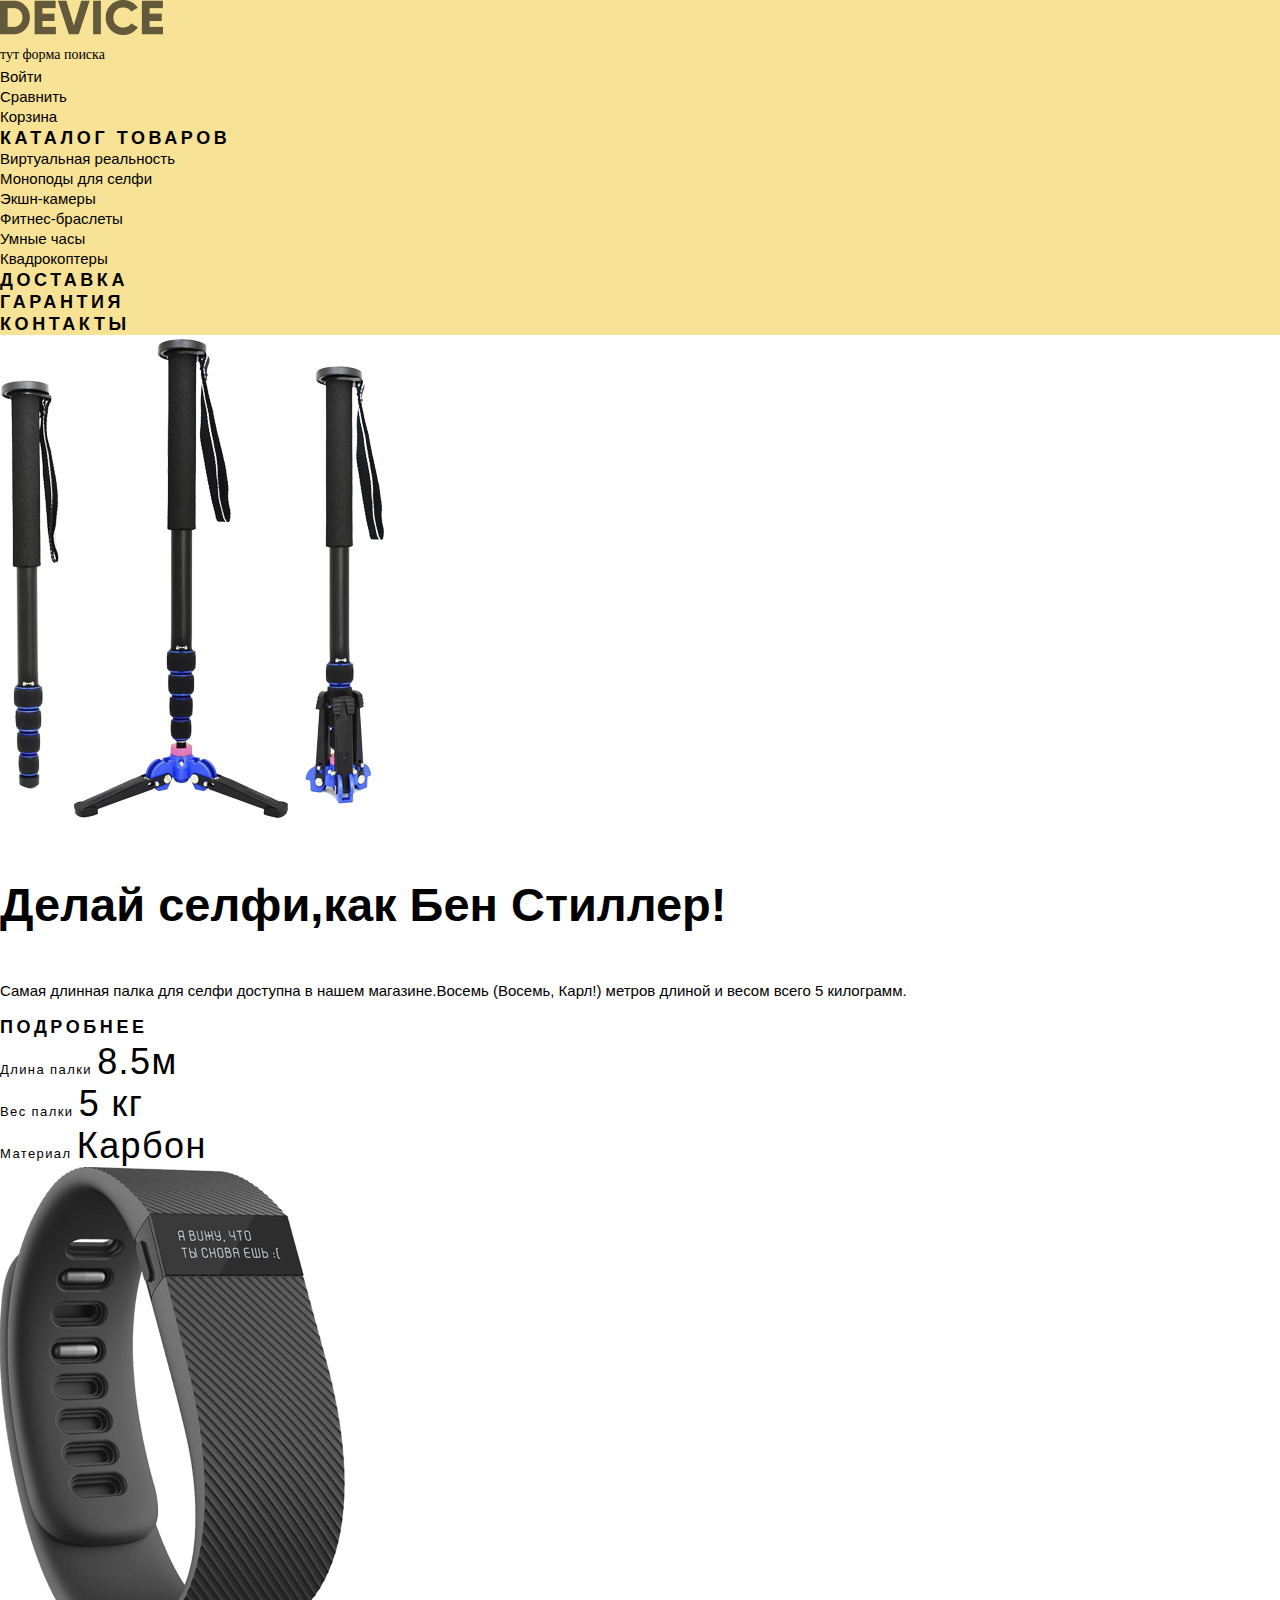
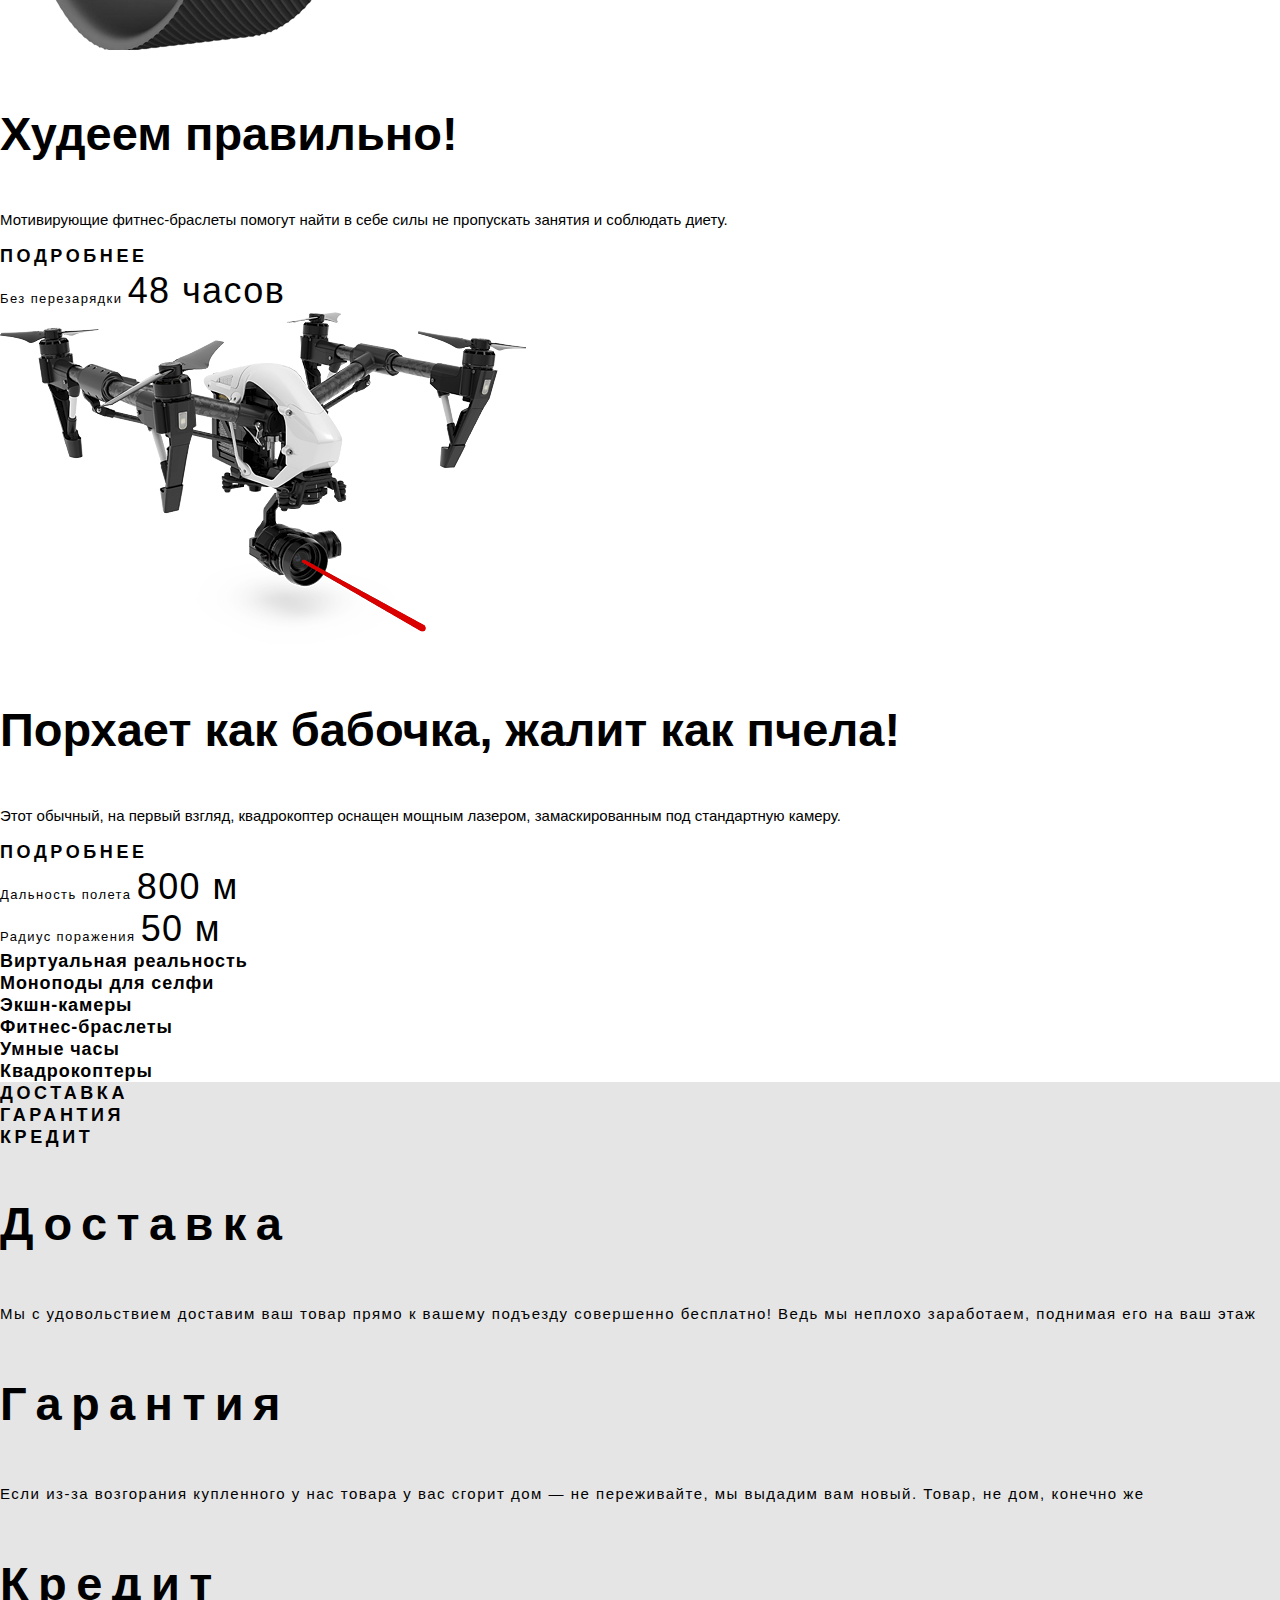
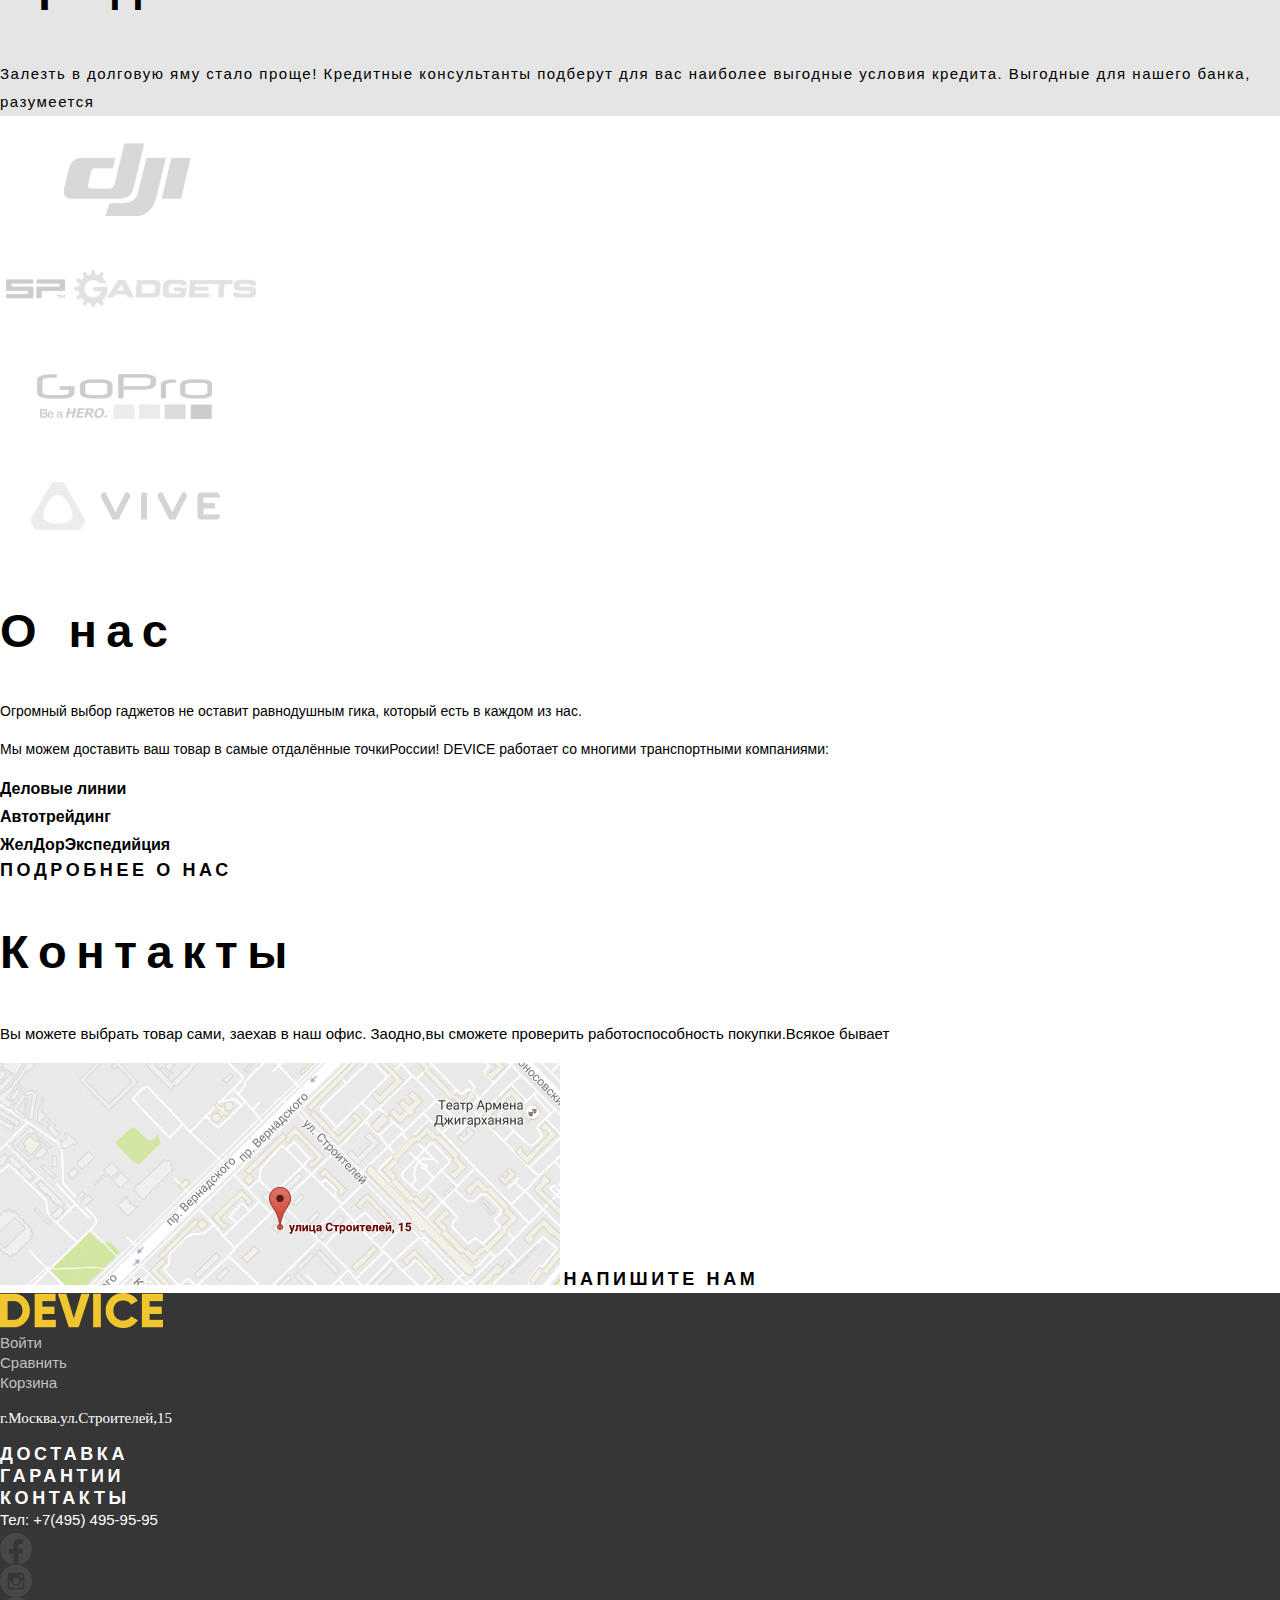
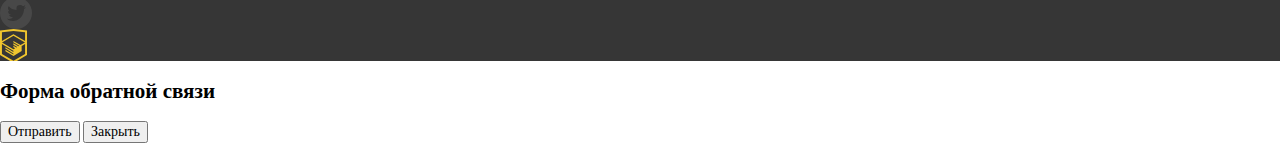
==== index.html @ 88feb720 "Merge pull request #7 from tirion789/master" ====
<!DOCTYPE html>
<html lang="ru">

<head>
  <meta charset="utf-8">
  <title>HTML Academy: Девайс</title>
  <link href="css/normalize.css" rel="stylesheet">
  <link href="css/style.css" rel="stylesheet">
</head>

<body>
  <header class="main-header">
    <div class="logo header-logo">
      <a href="#"><img src="img/logo-device-1.png" width="163.3" height="34.96" alt="Логотип сайта DEVICE"></a>
    </div>
    <div class="main-header-wrapper">
      <div class="main-header-form">
        тут форма поиска
      </div>
      <ul class="menu list-unstyled">
        <li class="menu-link"><a href="#">Войти</a></li>
        <li class="menu-link"><a href="#">Сравнить</a></li>
        <li class="menu-link"><a href="#">Корзина</a></li>
      </ul>
    </div>
    <nav class="navigation">
      <ul class="navigation-list list-unstyled">
        <li class="navigation-item">
          <a href="#">Каталог товаров</a>
          <ul class="navigation-second list-unstyled">
            <li class="navigation-second-item"><a href="catalog.html">Виртуальная реальность</a></li>
            <li class="navigation-second-item"><a href="catalog.html">Моноподы для селфи</a></li>
            <li class="navigation-second-item"><a href="catalog.html">Экшн-камеры</a></li>
            <li class="navigation-second-item"><a href="catalog.html">Фитнес-браслеты</a></li>
            <li class="navigation-second-item"><a href="catalog.html">Умные часы</a></li>
            <li class="navigation-second-item"><a href="catalog.html">Квадрокоптеры</a></li>
          </ul>
        </li>
        <li class="navigation-item"><a href="#">Доставка</a></li>
        <li class="navigation-item"><a href="#">Гарантия</a></li>
        <li class="navigation-item"><a href="#">Контакты</a></li>
      </ul>
    </nav>
  </header>
  <main class="main-container">
    <h1 class="visually-hidden">Магазин технических товаров DEVICE</h1>
    <section class="slider-container">
      <div class="slide">
        <img src="img/slider-1 1.png" width="384" height="486" alt="Товар, палка для селфи">
        <h3 class="slide-title">Делай селфи,как Бен Стиллер!</h3>
        <p class="slide-description">Самая длинная палка для селфи доступна в нашем магазине.Восемь (Восемь, Карл!)
          метров длиной и весом всего 5
          килограмм.</p>
        <a href="index.html">Подробнее</a>
        <ul class="slide-list list-unstyled">
          <li class="slide-item">
            <span class="slider-text-inside-bottom">Длина палки</span>
            <span class="slider-text-inside-top">8.5м</span>
          </li>
          <li class="slide-item">
            <span class="slider-text-inside-bottom">Вес палки</span>
            <span class="slider-text-inside-top">5 кг</span>
          </li>
          <li class="slide-item">
            <span class="slider-text-inside-bottom">Материал</span>
            <span class="slider-text-inside-top">Карбон</span>
          </li>
        </ul>
      </div>
      <div class="slide">
        <img src="img/slider-2 1.png" width="345" height="485" alt="Товар, фитнес-браслет">
        <h3 class="slide-title">Худеем правильно!</h3>
        <p class="slide-description">Мотивирующие фитнес-браслеты помогут найти в себе силы не пропускать занятия и
          соблюдать диету.</p>
        <a href="index.html">Подробнее</a>
        <ul class="slide-list list-unstyled">
          <li class="slide-item">
            <span class="slider-text-inside-bottom">Без перезарядки</span>
            <span class="slider-text-inside-top">48 часов</span>
          </li>
        </ul>
      </div>
      <div class="slide">
        <img src="img/slider-3 1.png" width="526" height="334" alt="Товар, квадрокоптер">
        <h3 class="slide-title">Порхает как бабочка, жалит как пчела!</h3>
        <p class="slide-description">Этот обычный, на первый взгляд, квадрокоптер оснащен мощным лазером,
          замаскированным под стандартную камеру.
        </p>
        <a href="index.html">Подробнее</a>
        <ul class="slide-list list-unstyled">
          <li class="slide-item">
            <span class="slider-text-inside-bottom">Дальность полета</span>
            <span class="slider-text-inside-top">800 м</span>
          </li>
          <li class="slide-item">
            <span class="slider-text-inside-bottom">Радиус поражения</span>
            <span class="slider-text-inside-top">50 м</span>
          </li>
        </ul>
      </div>
    </section>
    <section class="product">
      <ul class="product-list list-unstyled">
        <li class="product-item"><a href="catalog.html">
            Виртуальная реальность</a>
        </li>
        <li class="product-item"><a href="catalog.html">
            Моноподы для селфи</a>
        </li>
        <li class="product-item"><a href="catalog.html">
            Экшн-камеры</a>
        </li>
        <li class="product-item"><a href="catalog.html">
            Фитнес-браслеты</a>
        </li>
        <li class="product-item"><a href="catalog.html">
            Умные часы</a>
        </li>
        <li class="product-item"><a href="catalog.html">
            Квадрокоптеры</a>
        </li>
      </ul>
    </section>
    <section class="services">
      <ul class="services-list list-unstyled">
        <li><a href="index.html">Доставка</a></li>
        <li><a href="index.html">Гарантия</a></li>
        <li><a href="index.html">Кредит</a></li>
      </ul>
      <div class="services-discription">
        <div class="services-discription-delivery">
          <h3 class="services-item-title">Доставка</h3>
          <p class="services-item-discription">Мы с удовольствием доставим ваш товар прямо к вашему подъезду совершенно
            бесплатно! Ведь мы неплохо
            заработаем, поднимая его на ваш этаж</p>
        </div>
        <div class="services-discription-guarantee">
          <h3 class="services-item-title">Гарантия</h3>
          <p class=" services-item-discription">Если из-за возгорания купленного у нас товара у вас сгорит дом — не
            переживайте, мы выдадим вам новый.
            Товар, не дом, конечно же</p>
        </div>
        <div class="services-discription-credit">
          <h3 class="services-item-title">Кредит</h3>
          <p class="services-item-discription">Залезть в долговую яму стало проще! Кредитные консультанты подберут для
            вас наиболее выгодные условия
            кредита. Выгодные для нашего банка, разумеется</p>
        </div>
      </div>
    </section>
    <section class="brend">
      <ul class="brand-list list-unstyled">
        <li class="brand-list-item"><a class="brand-1" href="index.html"><img src="img/logo-1.png" width="260" height="100" alt="Dji"></a></li>
        <li class="brand-list-item"><a class="brand-2" href="index.html"><img src="img/logo-2.png" width="260" height="100" alt="SP Adgets"></a></li>
        <li class="brand-list-item"><a class="brand-3" href="index.html"><img src="img/logo-3.png" width="260" height="100" alt="GoPro"></a></li>
        <li class="brand-list-item"><a class="brand-4" href="index.html"><img src="img/logo-4.png" width="260" height="100" alt="VIVO"></a></li>
      </ul>
    </section>
    <section class="information">
      <div class="information-about">
        <h2 class="information-about-title">О нас</h2>
        <p class="information-about-text">Огромный выбор гаджетов не оставит равнодушным гика, который есть в каждом из
          нас.</p>
        <p class="information-about-text">Мы можем доставить ваш товар в самые отдалённые точкиРоссии! DEVICE работает
          со
          многими транспортными
          компаниями:</p>
        <ul class="delivery-services-list list-unstyled">
          <li class="delivery-service">Деловые линии</li>
          <li class="delivery-service">Автотрейдинг</li>
          <li class="delivery-service">ЖелДорЭкспедийция</li>
        </ul>
        <a class="detailed" href="#">Подробнее о нас</a>
      </div>
      <div class="information-contacts">
        <h2 class="information-contacts-title">Контакты</h2>
        <p class="information-contact-text">Вы можете выбрать товар сами, заехав в наш офис. Заодно,вы сможете проверить
          работоспособность покупки.Всякое
          бывает</p>
        <a href="index.html"><img src="img/map 1.png" width="560" height="222" alt="Карта офиса по адресу улица Строителей, 15"></a>
        <a class="detailed" href="#">Напишите нам</a>
      </div>
    </section>
  </main>
  <footer class="main-footer">
    <div class="main-footer-wrapper">
      <div class="logo">
        <a href="#"><img src="img/logo-device-2.png" width="163.3" height="34.96" alt="Лого сайта DEVICE"></a>
      </div>
      <ul class="wrapper-bottom list-unstyled">
        <li class="wrapper-item-bottom"><a href="#">Войти</a></li>
        <li class="wrapper-item-bottom"><a href="#">Сравнить</a></li>
        <li class="wrapper-item-bottom"><a href="#">Корзина</a></li>
      </ul>
    </div>
    <div class="footer-contacts">
      <p class="footer-contacts-address">г.Москва.ул.Строителей,15</p>
      <ul class="footer-contacts-services list-unstyled">
        <li class="footer-contact-services"><a href="#">Доставка</a></li>
        <li class="footer-contact-services"><a href="#">Гарантии</a></li>
        <li class="footer-contact-services"><a href="#">Контакты</a></li>
      </ul>
      <a class="footer-contacts-telephone" href="tel:+74954959595">Тел: +7(495) 495-95-95</a>
    </div>
    <div class="footer-social">
      <ul class="footer-social-list list-unstyled">
        <li class="social-fb"><a href="#"></a></li>
        <li class="social-instagram"><a href="#"></a></li>
        <li class="social-twitter"><a href="#"></a></li>
      </ul>
      <a class="social-academy" href="https://htmlacademy.ru/intensive/htmlcss"></a>
    </div>
  </footer>
  <div>
    <h2>Форма обратной связи</h2>
    <button type="button">Отправить</button>
    <button type="button">Закрыть</button>
  </div>
</body>

</html>
---- css/style.css ----
:root {
    --basic-black: #000000;
    --basc-dark: #363636;
    --basic-white: #FFFFFF;
    --basic-grey: #464646;
    --basic-half-grey: #7E7E7E;
    --basic-grey-light: #E5E5E5;
    --basic-white-low: rgba(255, 255, 255, 0.7);
    --basic-white-grey: #DCDCDC;
    --basic-white-light: #EBEBEB;
    --bacic-white-3: #D9D9D9;
  
    --special-yellow: #F7E296;
    --special-green: #91C92F;
    --special-yellow-dark: #F0C52E;
  }
  
  @font-face {
    font-weight: 800;
    font-family: "Gilroy";
    font-style: normal;
  
    src: url("../fonts/gilroyextrabold.woff2") format("woff2"),
      url("../fonts/gilroyextrabold.woff") format("woff");
  }
  
  @font-face {
    font-weight: 300;
    font-family: "Gilroy-light";
    font-style: normal;
  
    src: url("../fonts/gilroylight.woff") format("woff"),
      url("../fonts/gilroylight.woff2") format("woff2")
  }
  
  @font-face {
    font-weight: 300;
    font-family: "Open-sans";
  
    src: url("../fonts/opensans.woff")format("woff"),
      url("../fonts/opensans.woff2") format("woff2"),
  }
  
  a {
    text-decoration: none;
  }
  
  .list-unstyled {
    list-style: none;
    padding-left: 0;
    margin: 0;
  }
  
  img {
    max-width: 100%;
    height: auto;
  }
  
  body {
    min-width: 960px;
    margin: 0;
    padding: 0;
    font-size: 14px;
    line-height: 24px;
    color: var(--basick-black);
    background-color: var(--basic-white);
    background-position: top center;
    background: no-repeat;
  }
  
  .menu {
    font-size: 15px;
    line-height: 20px;
    list-style: none;
    font-family: "Open-sans", "Arial", sans-serif;
  }
  
  .menu a {
    color: var(--basic-black);
  }
  
  .menu a:hover {
    opacity: 0.6;
  }
  
  .menu a:active {
    opacity: 0.3;
  }
  
  .navigation-list {
    font-size: 18px;
    line-height: 22px;
    font-weight: 800;
    font-family: "Gilroy", "Arial", sans-serif;
    letter-spacing: 0.2em;
    text-transform: uppercase;
  }
  
  .navigation-second-item {
    letter-spacing: 0em;
    text-transform: none;
  }
  
  .navigation-list a:hover {
    opacity: 0.6;
  }
  
  .navigation-list a:active {
    opacity: 0.3;
  }
  
  .navigation-list a {
    color: var(--basick-black);
  }
  
  .navigation-second {
    font-weight: 300;
    font-family: "Open-sans", "Arial", sans-serif;
    font-size: 15px;
    line-height: 20px;
  }
  
  .visually-hidden {
    position: absolute;
    width: 1px;
    height: 1px;
    margin: -1px;
    padding: 0;
    overflow: hidden;
    border: 0;
    clip: rect(0 0 0 0)
  }
  
  .slide-title {
    font-weight: 800;
    font-size: 47px;
    line-height: 58px;
    font-family: "Gilroy", "Arial", sans-serif;
  }
  
  .slide-description {
    font-weight: 300;
    font-size: 15px;
    line-height: 20px;
    font-family: "Open-sans", "Arial", sans-serif;
  }
  
  .slider-text-inside-top {
    font-weight: 300;
    font-size: 36px;
    line-height: 42px;
  }
  
  .slider-text-inside-bottom {
    font-weight: 300;
    font-size: 13px;
    line-height: 15px;
  }
  
  .slide-list {
    font-family: "Gilroy-light", "Arial", sans-serif;
    letter-spacing: 0.1em;
  }
  
  .slider-container a:hover {
    color: var(--basick-black);
    font-weight: 800;
    font-size: 18px;
    line-height: 22px;
    font-family: "Gilroy", "Arial", sans-serif;
    padding: 9px 43px 9px 43px;
    background-color: var(--special-yellow-dark);
  }
  
  .slider-container a {
    color: var(--basick-black);
    font-weight: 800;
    font-size: 18px;
    line-height: 22px;
    font-family: "Gilroy", "Arial", sans-serif;
    letter-spacing: 0.2em;
    text-transform: uppercase;
  }
  
  .slider-container a:active {
    opacity: 0.3;
  }
  
  .product-list {
    font-weight: 800;
    font-size: 18px;
    line-height: 22px;
    font-family: "Gilroy", "Arial", sans-serif;
    letter-spacing: 0.05em;
  }
  
  .product-list a:active {
    opacity: 0.3;
  }
  
  .product a {
    color: var(--basick-black);
  }
  
  .services {
    background-color: var(--basic-grey-light);
  }
  
  .services-list {
    font-weight: 800;
    font-size: 18px;
    line-height: 22px;
    font-family: "Gilroy", "Arial", sans-serif;
    letter-spacing: 0.2em;
    text-transform: uppercase;
  }
  
  .services-list a:hover {
    padding: 9px 25px 9px 24px;
    background-color: var(--special-yellow-dark);
  }
  
  .services-list a:active {
    padding: 9px 145px 9px 24px;
    ;
    background-color: var(--basic-black);
    color: var(--special-yellow)
  }
  
  .services-list a {
    color: var(--basick-black);
  }
  
  .services-item-title {
    font-weight: 800;
    font-size: 47px;
    line-height: 58px;
    font-family: "Gilroy", "Arial", sans-serif;
    letter-spacing: 0.2em;
  }
  
  .services-item-discription {
    font-weight: 300;
    font-size: 15px;
    line-height: 28px;
    font-family: "Open-sans", "Arial", sans-serif;
    letter-spacing: 0.1em;
  }
  
  .main-footer {
    background-color: var(--basc-dark);
  }
  
  .main-header {
    background-color: var(--special-yellow);
  }
  
  .information-about-title {
    font-weight: 800;
    font-size: 47px;
    line-height: 58px;
    font-family: "Gilroy", "Arial", sans-serif;
    letter-spacing: 0.2em;
  }
  
  .delivery-services-list {
    font-family: "Gilroy", "Arial", sans-serif;
  }
  
  .delivery-service {
    font-weight: 800;
    font-size: 16px;
    line-height: 28px;
  }
  
  .information-about a {
    color: var(--basic-dark);
    font-weight: 800;
    font-size: 18px;
    line-height: 22px;
    font-family: "Gilroy", "Arial", sans-serif;
    letter-spacing: 0.2em;
    text-transform: uppercase;
  }
  
  .information-about-text {
    font-family: "Open-sans", "Arial", sans-serif;
  }
  
  .information-contacts a {
    font-weight: 800;
    font-size: 18px;
    line-height: 22px;
    color: var(--basic-dark);
    font-family: "Gilroy", "Arial", sans-serif;
    letter-spacing: 0.2em;
    text-transform: uppercase;
  }
  
  .detailed:hover {
    background-color: var(--special-yellow-dark);
    padding: 7px 18px 7px 24px;
  }
  
  .detailed:active {
    opacity: 0.3;
  }
  
  .information-contacts-title {
    font-weight: 800;
    font-size: 47px;
    line-height: 58px;
    font-family: "Gilroy", "Arial", sans-serif;
    letter-spacing: 0.2em;
  }
  
  .information-contact-text {
    font-weight: 300;
    font-size: 15px;
    line-height: 28px;
    font-family: "Open-sans", "Arial", sans-serif;
  }
  
  .main-footer-wrapper {
    font-weight: 300;
    font-size: 15px;
    line-height: 20px;
    font-family: "Open-sans", "Arial", sans-serif;
  }
  
  .wrapper-bottom a:hover {
    color: var(--basic-white);
  }
  
  .wrapper-bottom a {
    color: var(--basic-white-low);
  }
  
  .wrapper-bottom a:active {
    color: var(--basic-white);
    opacity: 0.3;
  }
  
  .footer-social a {
    color: var(--basic-white);
  }
  
  .footer-contacts-services {
    font-weight: 800;
    font-size: 18px;
    line-height: 22px;
    letter-spacing: 0.2em;
    text-transform: uppercase;
  }
  
  .footer-contacts-services a {
    color: var(--basic-white);
    font-family: "Gilroy", "Arial", sans-serif;
  }
  
  .footer-contacts-services a:hover {
    color: var(--basic-white);
    opacity: 0.7;
  }
  
  .footer-contacts-services a:active {
    color: var(--basic-white);
    opacity: 0.3;
  }
  
  .footer-contacts-telephone {
    font-weight: 300;
    font-size: 15px;
    line-height: 20px;
    color: var(--basic-white);
    font-family: "Open-sans", "Arial", sans-serif;
  }
  
  .footer-contacts-address {
    font-weight: 300;
    font-size: 15px;
    line-height: 20px;
    color: var(--basic-white);
  }
  
  .social-fb a {
    background-image: url(../img/Vector.svg);
    display: block;
    width: 32px;
    height: 32px;
    opacity: 0.3;
  }
  
  .social-instagram a {
    background-image: url(../img/Vector-2.svg);
    display: block;
    width: 32px;
    height: 32px;
    opacity: 0.3;
  }
  
  .social-twitter a {
    background-image: url(../img/Vector-3.svg);
    display: block;
    width: 32px;
    height: 32px;
    opacity: 0.3;
  }
  
  .social-academy {
    background-image: url(../img/Vector-4.svg);
    display: block;
    width: 26.94px;
    height: 32px;
  }
  
  .social-fb a:hover {
    opacity: 0.6;
  }
  
  .social-fb a:active {
    opacity: 0.1;
  }
  
  .social-instagram a:hover {
    opacity: 0.6;
  }
  
  .social-instagram a:active {
    opacity: 0.1;
  }
  
  .social-twitter a:hover {
    opacity: 0.6;
  }
  
  .social-twitter a:active {
    opacity: 0.3;
  }
  
  .social-academy:hover {
    opacity: 0.6;
  }
  
  .social-academy:active {
    opacity: 0.3;
  }
  
  .logo a:hover {
    opacity: 0.6;
  }
  
  .logo:active {
    opacity: 0.3;
  }
  
  .product-name-title {
    font-weight: 800;
    font-size: 47px;
    line-height: 58px;
    font-family: "Gilroy", "Arial", sans-serif;
  }
  
  .breadcrumbs a {
    font-weight: 300;
    font-size: 14px;
    line-height: 19px;
    font-family: "Open-sans", "Arial", sans-serif;
    color: var(--basic-black);
    opacity: 0.3;
  }
  
  .breadcrumbs a:hover {
    opacity: 0.6;
  }
  
  .breadcrumbs a:active {
    opacity: 0.1;
  }
  
  .filters-title {
    font-weight: 800;
    font-size: 16px;
    line-height: 20px;
    letter-spacing: 1px;
    text-transform: uppercase;
    font-family: "Gilroy", "Arial", sans-serif;
    background-color: var(--basic-white-grey);
    padding: 25px 193px 25px 200px;
  }
  
  .sort-title {
    font-weight: 800;
    font-size: 16px;
    line-height: 20px;
    letter-spacing: 1px;
    text-transform: uppercase;
    font-family: "Gilroy", "Arial", sans-serif;
  }
  
  .sort-actived {
    font-size: 14px;
    line-height: 19px;
    font-weight: normal;
    font-family: "Open-sans", "Arial", sans-serif;
  }
  
  .sort-inactive {
    font-weight: normal;
    font-size: 14px;
    line-height: 19px;
    font-family: "Open-sans", "Arial", sans-serif;
    opacity: 0.3;
  }
  
  .button-basket {
    font-weight: 800;
    font-size: 18px;
    line-height: 22px;
    font-family: "Gilroy", "Arial", sans-serif;
    letter-spacing: 3px;
    text-transform: uppercase;
    border: 0;
    padding: 0;
  }
  
  .button-basket:hover {
    background-color: var(--special-yellow-dark);
    padding: 10px 38px 8px 38px;
  }
  
  .button-basket:active {
    opacity: 0.3;
    background-color: var(--special-yellow-dark);
    padding: 10px 38px 8px 38px;
  }
  
  .sort {
    background-color: var(--basic-grey-light);
  }
  
  .button-comparison {
    font-weight: 300;
    font-size: 13px;
    line-height: 18px;
    font-family: "Open-sans", "Arial", sans-serif;
    opacity: 0.5;
    border: 0;
    padding: 0;
  }
  
  .button-comparison:hover {
    opacity: 1;
  }
  
  .button-comparison:active {
    opacity: 0.2;
  }
  
  .price {
    font-weight: 300;
    font-size: 16px;
    line-height: 18px;
    font-family: "Gilroy-light", "Arial", sans-serif;
  }
  
  .product-name {
    font-weight: 800;
    font-size: 18px;
    line-height: 22px;
    color: var(--basic-black);
    font-family: "Gilroy", "Arial", sans-serif;
  }
  
  .sort-list a:hover {
    opacity: 0.6;
  }
  
  .sort-list a:active {
    opacity: 1;
  }
  
  .sort-list a {
    font-size: 14px;
    line-height: 19px;
    font-family: "Open-sans", "Arial", sans-serif;
    color: var(--basic-black);
    opacity: 0.3;
  }
  
  .switch a {
    font-weight: 800;
    font-size: 16px;
    line-height: 20px;
    letter-spacing: 1px;
    text-transform: uppercase;
    color: var(--basic-black);
  }
  
  .switch {
    background-color: var(--basic-white-light);
  }
  
  .switch-inactive {
    font-weight: 800;
    font-size: 16px;
    line-height: 20px;
    letter-spacing: 1px;
    text-transform: uppercase;
    opacity: 0.3;
  }
  
  .button-nav:hover {
    background-color: var(--bacic-white-3);
    padding: 25px 30px;
  }
  
  .button-nav:active {
    opacity: 0.3;
  }
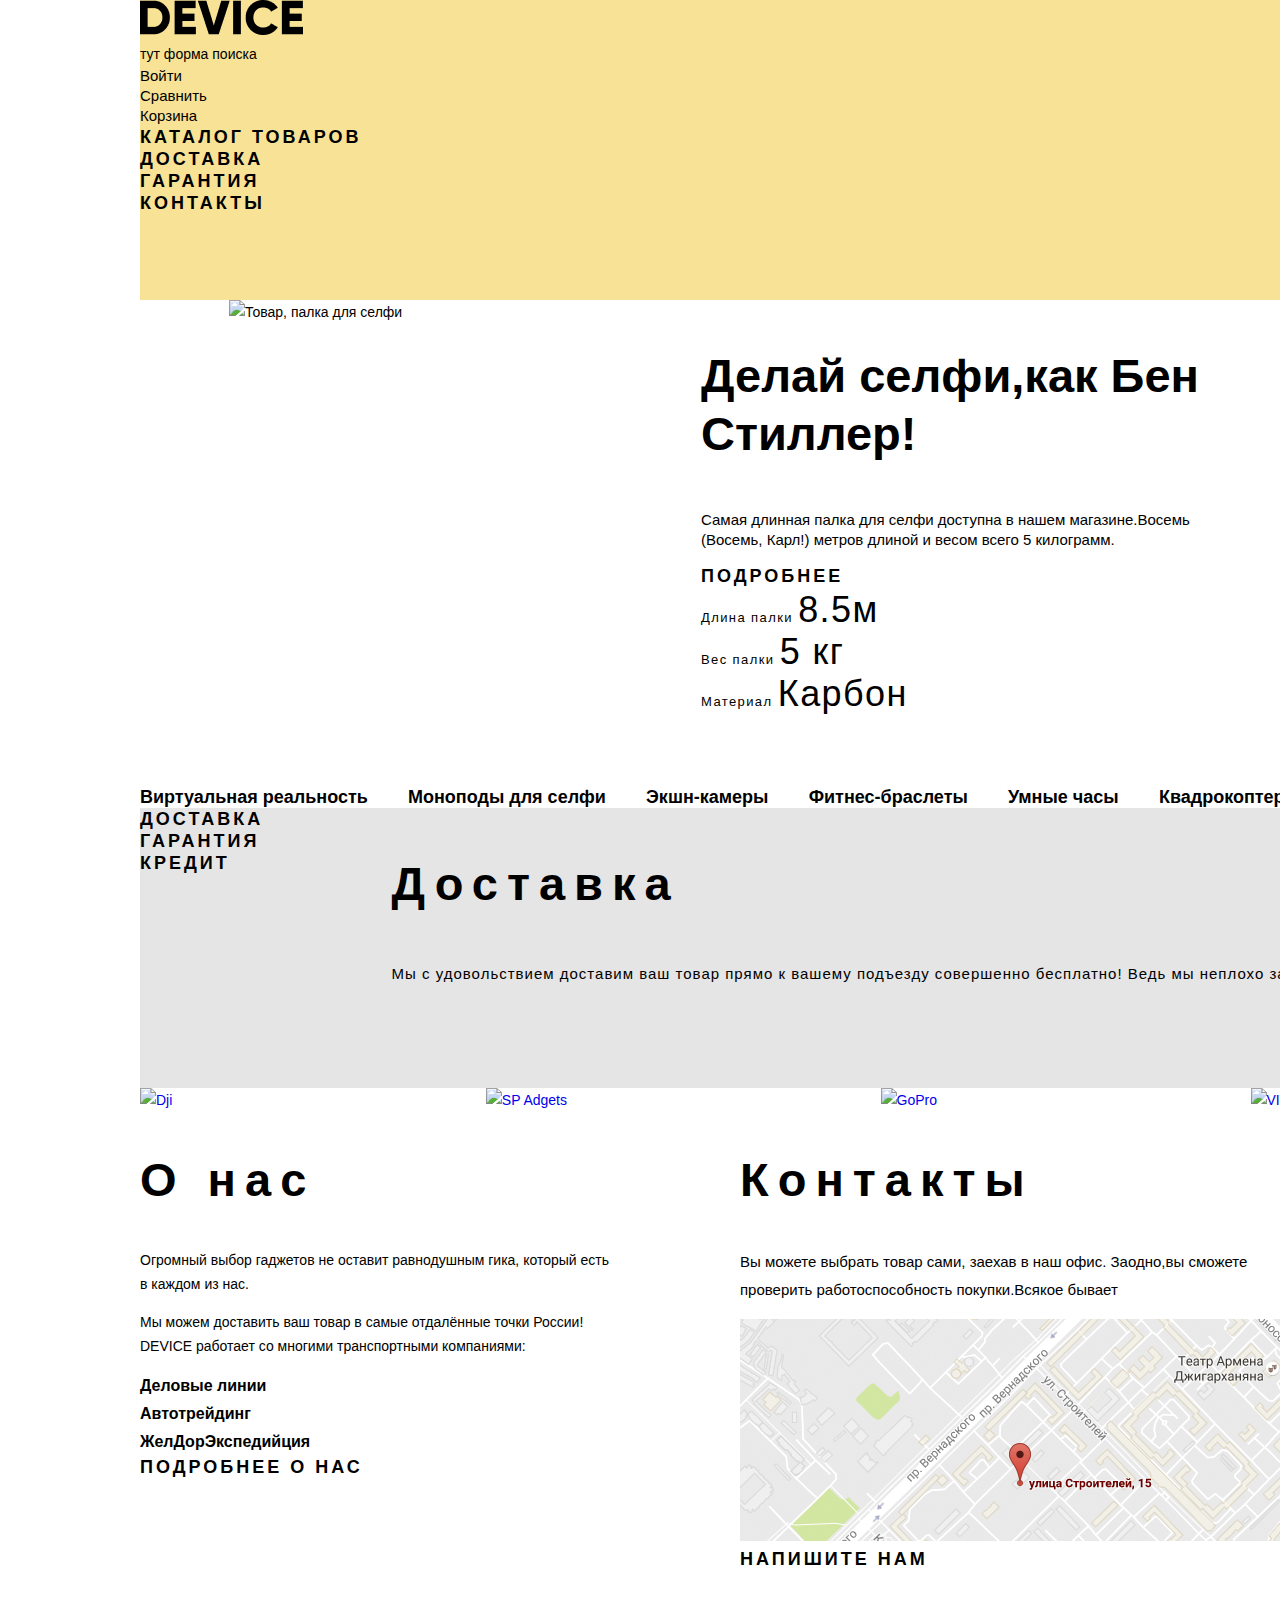
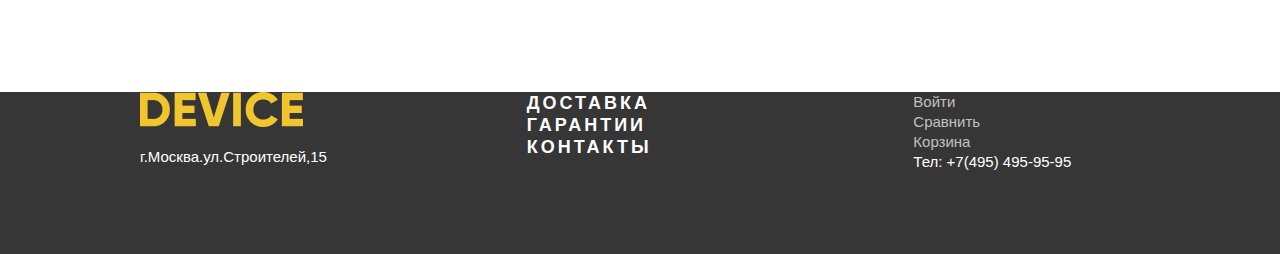
==== commit f23857e4: "Сетка" ====
--- a/index.html
+++ b/index.html
@@ -1,5 +1,5 @@
 <!DOCTYPE html>
-<html lang="ru">
+<html class="page" lang="ru">
 
 <head>
   <meta charset="utf-8">
@@ -9,7 +9,7 @@
 </head>
 
 <body>
-  <header class="main-header">
+  <header class="main-header  container">
     <div class="logo header-logo">
       <a href="#"><img src="img/logo-device-1.png" width="163.3" height="34.96" alt="Логотип сайта DEVICE"></a>
     </div>
@@ -27,14 +27,14 @@
       <ul class="navigation-list list-unstyled">
         <li class="navigation-item">
           <a href="#">Каталог товаров</a>
-          <ul class="navigation-second list-unstyled">
+          <!--<ul class="navigation-second list-unstyled">
             <li class="navigation-second-item"><a href="catalog.html">Виртуальная реальность</a></li>
             <li class="navigation-second-item"><a href="catalog.html">Моноподы для селфи</a></li>
             <li class="navigation-second-item"><a href="catalog.html">Экшн-камеры</a></li>
             <li class="navigation-second-item"><a href="catalog.html">Фитнес-браслеты</a></li>
             <li class="navigation-second-item"><a href="catalog.html">Умные часы</a></li>
             <li class="navigation-second-item"><a href="catalog.html">Квадрокоптеры</a></li>
-          </ul>
+          </ul>-->
         </li>
         <li class="navigation-item"><a href="#">Доставка</a></li>
         <li class="navigation-item"><a href="#">Гарантия</a></li>
@@ -42,181 +42,197 @@
       </ul>
     </nav>
   </header>
-  <main class="main-container">
-    <h1 class="visually-hidden">Магазин технических товаров DEVICE</h1>
-    <section class="slider-container">
-      <div class="slide">
-        <img src="img/slider-1 1.png" width="384" height="486" alt="Товар, палка для селфи">
-        <h3 class="slide-title">Делай селфи,как Бен Стиллер!</h3>
-        <p class="slide-description">Самая длинная палка для селфи доступна в нашем магазине.Восемь (Восемь, Карл!)
-          метров длиной и весом всего 5
-          килограмм.</p>
-        <a href="index.html">Подробнее</a>
-        <ul class="slide-list list-unstyled">
-          <li class="slide-item">
-            <span class="slider-text-inside-bottom">Длина палки</span>
-            <span class="slider-text-inside-top">8.5м</span>
-          </li>
-          <li class="slide-item">
-            <span class="slider-text-inside-bottom">Вес палки</span>
-            <span class="slider-text-inside-top">5 кг</span>
-          </li>
-          <li class="slide-item">
-            <span class="slider-text-inside-bottom">Материал</span>
-            <span class="slider-text-inside-top">Карбон</span>
-          </li>
-        </ul>
-      </div>
-      <div class="slide">
-        <img src="img/slider-2 1.png" width="345" height="485" alt="Товар, фитнес-браслет">
-        <h3 class="slide-title">Худеем правильно!</h3>
-        <p class="slide-description">Мотивирующие фитнес-браслеты помогут найти в себе силы не пропускать занятия и
-          соблюдать диету.</p>
-        <a href="index.html">Подробнее</a>
-        <ul class="slide-list list-unstyled">
-          <li class="slide-item">
-            <span class="slider-text-inside-bottom">Без перезарядки</span>
-            <span class="slider-text-inside-top">48 часов</span>
-          </li>
-        </ul>
-      </div>
-      <div class="slide">
-        <img src="img/slider-3 1.png" width="526" height="334" alt="Товар, квадрокоптер">
-        <h3 class="slide-title">Порхает как бабочка, жалит как пчела!</h3>
-        <p class="slide-description">Этот обычный, на первый взгляд, квадрокоптер оснащен мощным лазером,
-          замаскированным под стандартную камеру.
-        </p>
-        <a href="index.html">Подробнее</a>
-        <ul class="slide-list list-unstyled">
-          <li class="slide-item">
-            <span class="slider-text-inside-bottom">Дальность полета</span>
-            <span class="slider-text-inside-top">800 м</span>
-          </li>
-          <li class="slide-item">
-            <span class="slider-text-inside-bottom">Радиус поражения</span>
-            <span class="slider-text-inside-top">50 м</span>
-          </li>
-        </ul>
-      </div>
-    </section>
-    <section class="product">
-      <ul class="product-list list-unstyled">
-        <li class="product-item"><a href="catalog.html">
-            Виртуальная реальность</a>
-        </li>
-        <li class="product-item"><a href="catalog.html">
-            Моноподы для селфи</a>
-        </li>
-        <li class="product-item"><a href="catalog.html">
-            Экшн-камеры</a>
-        </li>
-        <li class="product-item"><a href="catalog.html">
-            Фитнес-браслеты</a>
-        </li>
-        <li class="product-item"><a href="catalog.html">
-            Умные часы</a>
-        </li>
-        <li class="product-item"><a href="catalog.html">
-            Квадрокоптеры</a>
-        </li>
-      </ul>
-    </section>
-    <section class="services">
-      <ul class="services-list list-unstyled">
-        <li><a href="index.html">Доставка</a></li>
-        <li><a href="index.html">Гарантия</a></li>
-        <li><a href="index.html">Кредит</a></li>
-      </ul>
-      <div class="services-discription">
-        <div class="services-discription-delivery">
-          <h3 class="services-item-title">Доставка</h3>
-          <p class="services-item-discription">Мы с удовольствием доставим ваш товар прямо к вашему подъезду совершенно
-            бесплатно! Ведь мы неплохо
-            заработаем, поднимая его на ваш этаж</p>
-        </div>
-        <div class="services-discription-guarantee">
-          <h3 class="services-item-title">Гарантия</h3>
-          <p class=" services-item-discription">Если из-за возгорания купленного у нас товара у вас сгорит дом — не
-            переживайте, мы выдадим вам новый.
-            Товар, не дом, конечно же</p>
-        </div>
-        <div class="services-discription-credit">
-          <h3 class="services-item-title">Кредит</h3>
-          <p class="services-item-discription">Залезть в долговую яму стало проще! Кредитные консультанты подберут для
-            вас наиболее выгодные условия
-            кредита. Выгодные для нашего банка, разумеется</p>
-        </div>
-      </div>
-    </section>
-    <section class="brend">
-      <ul class="brand-list list-unstyled">
-        <li class="brand-list-item"><a class="brand-1" href="index.html"><img src="img/logo-1.png" width="260" height="100" alt="Dji"></a></li>
-        <li class="brand-list-item"><a class="brand-2" href="index.html"><img src="img/logo-2.png" width="260" height="100" alt="SP Adgets"></a></li>
-        <li class="brand-list-item"><a class="brand-3" href="index.html"><img src="img/logo-3.png" width="260" height="100" alt="GoPro"></a></li>
-        <li class="brand-list-item"><a class="brand-4" href="index.html"><img src="img/logo-4.png" width="260" height="100" alt="VIVO"></a></li>
-      </ul>
-    </section>
-    <section class="information">
-      <div class="information-about">
-        <h2 class="information-about-title">О нас</h2>
-        <p class="information-about-text">Огромный выбор гаджетов не оставит равнодушным гика, который есть в каждом из
-          нас.</p>
-        <p class="information-about-text">Мы можем доставить ваш товар в самые отдалённые точкиРоссии! DEVICE работает
-          со
-          многими транспортными
-          компаниями:</p>
-        <ul class="delivery-services-list list-unstyled">
-          <li class="delivery-service">Деловые линии</li>
-          <li class="delivery-service">Автотрейдинг</li>
-          <li class="delivery-service">ЖелДорЭкспедийция</li>
-        </ul>
-        <a class="detailed" href="#">Подробнее о нас</a>
-      </div>
-      <div class="information-contacts">
-        <h2 class="information-contacts-title">Контакты</h2>
-        <p class="information-contact-text">Вы можете выбрать товар сами, заехав в наш офис. Заодно,вы сможете проверить
-          работоспособность покупки.Всякое
-          бывает</p>
-        <a href="index.html"><img src="img/map 1.png" width="560" height="222" alt="Карта офиса по адресу улица Строителей, 15"></a>
-        <a class="detailed" href="#">Напишите нам</a>
-      </div>
-    </section>
+  <main class="main-container container">
+      <h1 class="visually-hidden">Магазин технических товаров DEVICE</h1>
+      <section class="slider-container">
+        <div class="container-slide">
+          <div class="img-container">
+            <img src="img/slider-1.png" width="384" height="486" alt="Товар, палка для селфи">
+          </div>
+          <div class="slide">
+            <h3 class="slide-title">Делай селфи,как Бен Стиллер!</h3>
+            <p class="slide-description">Самая длинная палка для селфи доступна в нашем магазине.Восемь (Восемь, Карл!)
+              метров длиной и весом всего 5
+              килограмм.</p>
+            <a href="index.html">Подробнее</a>
+            <ul class="slide-list list-unstyled">
+              <li class="slide-item">
+                <span class="slider-text-inside-bottom">Длина палки</span>
+                <span class="slider-text-inside-top">8.5м</span>
+              </li>
+              <li class="slide-item">
+                <span class="slider-text-inside-bottom">Вес палки</span>
+                <span class="slider-text-inside-top">5 кг</span>
+              </li>
+              <li class="slide-item">
+                <span class="slider-text-inside-bottom">Материал</span>
+                <span class="slider-text-inside-top">Карбон</span>
+              </li>
+            </ul>
+          </div>
+          <!--<div class="slide">
+          <img src="img/slider-2.png" width="345" height="485" alt="Товар, фитнес-браслет">
+          <h3 class="slide-title">Худеем правильно!</h3>
+          <p class="slide-description">Мотивирующие фитнес-браслеты помогут найти в себе силы не пропускать занятия и
+            соблюдать диету.</p>
+          <a href="index.html">Подробнее</a>
+          <ul class="slide-list list-unstyled">
+            <li class="slide-item">
+              <span class="slider-text-inside-bottom">Без перезарядки</span>
+              <span class="slider-text-inside-top">48 часов</span>
+            </li>
+          </ul>
+        </div>
+        <div class="slide">
+          <img src="img/slider-3.png" width="526" height="334" alt="Товар, квадрокоптер">
+          <h3 class="slide-title">Порхает как бабочка, жалит как пчела!</h3>
+          <p class="slide-description">Этот обычный, на первый взгляд, квадрокоптер оснащен мощным лазером,
+            замаскированным под стандартную камеру.
+          </p>
+          <a href="index.html">Подробнее</a>
+          <ul class="slide-list list-unstyled">
+            <li class="slide-item">
+              <span class="slider-text-inside-bottom">Дальность полета</span>
+              <span class="slider-text-inside-top">800 м</span>
+            </li>
+            <li class="slide-item">
+              <span class="slider-text-inside-bottom">Радиус поражения</span>
+              <span class="slider-text-inside-top">50 м</span>
+            </li>
+          </ul>
+        </div>-->
+        </div>
+      </section>
+      <section class="product">
+        <ul class="product-list list-unstyled">
+          <li class="product-item"><a href="catalog.html">
+              Виртуальная реальность</a>
+          </li>
+          <li class="product-item"><a href="catalog.html">
+              Моноподы для селфи</a>
+          </li>
+          <li class="product-item"><a href="catalog.html">
+              Экшн-камеры</a>
+          </li>
+          <li class="product-item"><a href="catalog.html">
+              Фитнес-браслеты</a>
+          </li>
+          <li class="product-item"><a href="catalog.html">
+              Умные часы</a>
+          </li>
+          <li class="product-item"><a href="catalog.html">
+              Квадрокоптеры</a>
+          </li>
+        </ul>
+      </section>
+      <section class="services">
+        <div class="services-container">
+          <ul class="services-list list-unstyled">
+            <li><a href="index.html">Доставка</a></li>
+            <li><a href="index.html">Гарантия</a></li>
+            <li><a href="index.html">Кредит</a></li>
+          </ul>
+          <div class="services-discription">
+            <div class="services-discription-delivery">
+              <h3 class="services-item-title">Доставка</h3>
+              <p class="services-item-discription">Мы с удовольствием доставим ваш товар прямо к вашему подъезду
+                совершенно
+                бесплатно! Ведь мы неплохо
+                заработаем, поднимая его на ваш этаж</p>
+            </div>
+            <!--<div class="services-discription-guarantee">
+            <h3 class="services-item-title">Гарантия</h3>
+            <p class=" services-item-discription">Если из-за возгорания купленного у нас товара у вас сгорит дом — не
+              переживайте, мы выдадим вам новый.
+              Товар, не дом, конечно же</p>
+          </div>
+          <div class="services-discription-credit">
+            <h3 class="services-item-title">Кредит</h3>
+            <p class="services-item-discription">Залезть в долговую яму стало проще! Кредитные консультанты подберут для
+              вас наиболее выгодные условия
+              кредита. Выгодные для нашего банка, разумеется</p>
+          </div>-->
+          </div>
+        </div>
+      </section>
+      <section class="brand">
+        <ul class="brand-list list-unstyled">
+          <li class="brand-list-item"><a class="brand-1" href="index.html"><img class="bloac" src="img/logo-dji.png"
+                width="260" height="100" alt="Dji"></a></li>
+          <li class="brand-list-item"><a class="brand-2" href="index.html"><img src="img/logo-SPAdget.png" width="260"
+                height="100" alt="SP Adgets"></a></li>
+          <li class="brand-list-item"><a class="brand-3" href="index.html"><img src="img/logo-Gopro.png" width="260"
+                height="100" alt="GoPro"></a></li>
+          <li class="brand-list-item"><a class="brand-4" href="index.html"><img src="img/logo-vive.png" width="260"
+                height="100" alt="VIVO"></a></li>
+        </ul>
+      </section>
+      <section class="information">
+        <div class="information-container">
+          <div class="information-about">
+            <h2 class="information-about-title">О нас</h2>
+            <p class="information-about-text">Огромный выбор гаджетов не оставит равнодушным гика, который есть в каждом
+              из
+              нас.</p>
+            <p class="information-about-text">Мы можем доставить ваш товар в самые отдалённые точки России! DEVICE
+              работает
+              со
+              многими транспортными
+              компаниями:</p>
+            <ul class="delivery-services-list list-unstyled">
+              <li class="delivery-service">Деловые линии</li>
+              <li class="delivery-service">Автотрейдинг</li>
+              <li class="delivery-service">ЖелДорЭкспедийция</li>
+            </ul>
+            <a class="detailed" href="#">Подробнее о нас</a>
+          </div>
+          <div class="information-contacts">
+            <h2 class="information-contacts-title">Контакты</h2>
+            <p class="information-contact-text">Вы можете выбрать товар сами, заехав в наш офис. Заодно,вы сможете
+              проверить работоспособность покупки.Всякое бывает</p>
+            <a href="index.html"><img src="img/map 1.png" width="560" height="222"
+                alt="Карта офиса по адресу улица Строителей, 15"></a>
+            <a class="napishi-nam detailed" href="#">Напишите нам</a>
+          </div>
+        </div>
+      </section>
   </main>
   <footer class="main-footer">
-    <div class="main-footer-wrapper">
-      <div class="logo">
-        <a href="#"><img src="img/logo-device-2.png" width="163.3" height="34.96" alt="Лого сайта DEVICE"></a>
-      </div>
-      <ul class="wrapper-bottom list-unstyled">
-        <li class="wrapper-item-bottom"><a href="#">Войти</a></li>
-        <li class="wrapper-item-bottom"><a href="#">Сравнить</a></li>
-        <li class="wrapper-item-bottom"><a href="#">Корзина</a></li>
-      </ul>
-    </div>
-    <div class="footer-contacts">
-      <p class="footer-contacts-address">г.Москва.ул.Строителей,15</p>
-      <ul class="footer-contacts-services list-unstyled">
-        <li class="footer-contact-services"><a href="#">Доставка</a></li>
-        <li class="footer-contact-services"><a href="#">Гарантии</a></li>
-        <li class="footer-contact-services"><a href="#">Контакты</a></li>
-      </ul>
-      <a class="footer-contacts-telephone" href="tel:+74954959595">Тел: +7(495) 495-95-95</a>
-    </div>
-    <div class="footer-social">
-      <ul class="footer-social-list list-unstyled">
-        <li class="social-fb"><a href="#"></a></li>
-        <li class="social-instagram"><a href="#"></a></li>
-        <li class="social-twitter"><a href="#"></a></li>
-      </ul>
-      <a class="social-academy" href="https://htmlacademy.ru/intensive/htmlcss"></a>
+    <div class="container container-footer">
+      <div class="main-footer-wrapper">
+        <div class="logo">
+          <a href="#"><img src="img/logo-device-2.png" width="163.3" height="34.96" alt="Лого сайта DEVICE"></a>
+        </div>
+        <p class="footer-contacts-address">г.Москва.ул.Строителей,15</p>
+      </div>
+      <div class="footer-contacts">
+        <ul class="footer-contacts-services list-unstyled">
+          <li class="footer-contact-services"><a href="#">Доставка</a></li>
+          <li class="footer-contact-services"><a href="#">Гарантии</a></li>
+          <li class="footer-contact-services"><a href="#">Контакты</a></li>
+        </ul>
+        <ul class="footer-social-list list-unstyled">
+          <li class="social-fb"><a href="#"></a></li>
+          <li class="social-instagram"><a href="#"></a></li>
+          <li class="social-twitter"><a href="#"></a></li>
+        </ul>
+      </div>
+      <div class="main-footer-wrapper">
+        <ul class="wrapper-bottom list-unstyled">
+          <li class="wrapper-item-bottom"><a href="#">Войти</a></li>
+          <li class="wrapper-item-bottom"><a href="#">Сравнить</a></li>
+          <li class="wrapper-item-bottom"><a href="#">Корзина</a></li>
+        </ul>
+        <a class="footer-contacts-telephone" href="tel:+74954959595">Тел: +7(495) 495-95-95</a>
+        <a class="social-academy" href="https://htmlacademy.ru/intensive/htmlcss"></a>
+      </div>
     </div>
   </footer>
-  <div>
+  <!--<div>
     <h2>Форма обратной связи</h2>
     <button type="button">Отправить</button>
     <button type="button">Закрыть</button>
-  </div>
+  </div>-->
 </body>
 
 </html>
-
--- a/css/style.css
+++ b/css/style.css
@@ -1,622 +1,681 @@
 :root {
-    --basic-black: #000000;
-    --basc-dark: #363636;
-    --basic-white: #FFFFFF;
-    --basic-grey: #464646;
-    --basic-half-grey: #7E7E7E;
-    --basic-grey-light: #E5E5E5;
-    --basic-white-low: rgba(255, 255, 255, 0.7);
-    --basic-white-grey: #DCDCDC;
-    --basic-white-light: #EBEBEB;
-    --bacic-white-3: #D9D9D9;
-  
-    --special-yellow: #F7E296;
-    --special-green: #91C92F;
-    --special-yellow-dark: #F0C52E;
-  }
-  
-  @font-face {
-    font-weight: 800;
-    font-family: "Gilroy";
-    font-style: normal;
-  
-    src: url("../fonts/gilroyextrabold.woff2") format("woff2"),
-      url("../fonts/gilroyextrabold.woff") format("woff");
-  }
-  
-  @font-face {
-    font-weight: 300;
-    font-family: "Gilroy-light";
-    font-style: normal;
-  
-    src: url("../fonts/gilroylight.woff") format("woff"),
-      url("../fonts/gilroylight.woff2") format("woff2")
-  }
-  
-  @font-face {
-    font-weight: 300;
-    font-family: "Open-sans";
-  
-    src: url("../fonts/opensans.woff")format("woff"),
-      url("../fonts/opensans.woff2") format("woff2"),
-  }
-  
-  a {
-    text-decoration: none;
-  }
-  
-  .list-unstyled {
-    list-style: none;
-    padding-left: 0;
-    margin: 0;
-  }
-  
-  img {
-    max-width: 100%;
-    height: auto;
-  }
-  
-  body {
-    min-width: 960px;
-    margin: 0;
-    padding: 0;
-    font-size: 14px;
-    line-height: 24px;
-    color: var(--basick-black);
-    background-color: var(--basic-white);
-    background-position: top center;
-    background: no-repeat;
-  }
-  
-  .menu {
-    font-size: 15px;
-    line-height: 20px;
-    list-style: none;
-    font-family: "Open-sans", "Arial", sans-serif;
-  }
-  
-  .menu a {
-    color: var(--basic-black);
-  }
-  
-  .menu a:hover {
-    opacity: 0.6;
-  }
-  
-  .menu a:active {
-    opacity: 0.3;
-  }
-  
-  .navigation-list {
-    font-size: 18px;
-    line-height: 22px;
-    font-weight: 800;
-    font-family: "Gilroy", "Arial", sans-serif;
-    letter-spacing: 0.2em;
-    text-transform: uppercase;
-  }
-  
-  .navigation-second-item {
-    letter-spacing: 0em;
-    text-transform: none;
-  }
-  
-  .navigation-list a:hover {
-    opacity: 0.6;
-  }
-  
-  .navigation-list a:active {
-    opacity: 0.3;
-  }
-  
-  .navigation-list a {
-    color: var(--basick-black);
-  }
-  
-  .navigation-second {
-    font-weight: 300;
-    font-family: "Open-sans", "Arial", sans-serif;
-    font-size: 15px;
-    line-height: 20px;
-  }
-  
-  .visually-hidden {
-    position: absolute;
-    width: 1px;
-    height: 1px;
-    margin: -1px;
-    padding: 0;
-    overflow: hidden;
-    border: 0;
-    clip: rect(0 0 0 0)
-  }
-  
-  .slide-title {
-    font-weight: 800;
-    font-size: 47px;
-    line-height: 58px;
-    font-family: "Gilroy", "Arial", sans-serif;
-  }
-  
-  .slide-description {
-    font-weight: 300;
-    font-size: 15px;
-    line-height: 20px;
-    font-family: "Open-sans", "Arial", sans-serif;
-  }
-  
-  .slider-text-inside-top {
-    font-weight: 300;
-    font-size: 36px;
-    line-height: 42px;
-  }
-  
-  .slider-text-inside-bottom {
-    font-weight: 300;
-    font-size: 13px;
-    line-height: 15px;
-  }
-  
-  .slide-list {
-    font-family: "Gilroy-light", "Arial", sans-serif;
-    letter-spacing: 0.1em;
-  }
-  
-  .slider-container a:hover {
-    color: var(--basick-black);
-    font-weight: 800;
-    font-size: 18px;
-    line-height: 22px;
-    font-family: "Gilroy", "Arial", sans-serif;
-    padding: 9px 43px 9px 43px;
-    background-color: var(--special-yellow-dark);
-  }
-  
-  .slider-container a {
-    color: var(--basick-black);
-    font-weight: 800;
-    font-size: 18px;
-    line-height: 22px;
-    font-family: "Gilroy", "Arial", sans-serif;
-    letter-spacing: 0.2em;
-    text-transform: uppercase;
-  }
-  
-  .slider-container a:active {
-    opacity: 0.3;
-  }
-  
-  .product-list {
-    font-weight: 800;
-    font-size: 18px;
-    line-height: 22px;
-    font-family: "Gilroy", "Arial", sans-serif;
-    letter-spacing: 0.05em;
-  }
-  
-  .product-list a:active {
-    opacity: 0.3;
-  }
-  
-  .product a {
-    color: var(--basick-black);
-  }
-  
-  .services {
-    background-color: var(--basic-grey-light);
-  }
-  
-  .services-list {
-    font-weight: 800;
-    font-size: 18px;
-    line-height: 22px;
-    font-family: "Gilroy", "Arial", sans-serif;
-    letter-spacing: 0.2em;
-    text-transform: uppercase;
-  }
-  
-  .services-list a:hover {
-    padding: 9px 25px 9px 24px;
-    background-color: var(--special-yellow-dark);
-  }
-  
-  .services-list a:active {
-    padding: 9px 145px 9px 24px;
-    ;
-    background-color: var(--basic-black);
-    color: var(--special-yellow)
-  }
-  
-  .services-list a {
-    color: var(--basick-black);
-  }
-  
-  .services-item-title {
-    font-weight: 800;
-    font-size: 47px;
-    line-height: 58px;
-    font-family: "Gilroy", "Arial", sans-serif;
-    letter-spacing: 0.2em;
-  }
-  
-  .services-item-discription {
-    font-weight: 300;
-    font-size: 15px;
-    line-height: 28px;
-    font-family: "Open-sans", "Arial", sans-serif;
-    letter-spacing: 0.1em;
-  }
-  
-  .main-footer {
-    background-color: var(--basc-dark);
-  }
-  
-  .main-header {
-    background-color: var(--special-yellow);
-  }
-  
-  .information-about-title {
-    font-weight: 800;
-    font-size: 47px;
-    line-height: 58px;
-    font-family: "Gilroy", "Arial", sans-serif;
-    letter-spacing: 0.2em;
-  }
-  
-  .delivery-services-list {
-    font-family: "Gilroy", "Arial", sans-serif;
-  }
-  
-  .delivery-service {
-    font-weight: 800;
-    font-size: 16px;
-    line-height: 28px;
-  }
-  
-  .information-about a {
-    color: var(--basic-dark);
-    font-weight: 800;
-    font-size: 18px;
-    line-height: 22px;
-    font-family: "Gilroy", "Arial", sans-serif;
-    letter-spacing: 0.2em;
-    text-transform: uppercase;
-  }
-  
-  .information-about-text {
-    font-family: "Open-sans", "Arial", sans-serif;
-  }
-  
-  .information-contacts a {
-    font-weight: 800;
-    font-size: 18px;
-    line-height: 22px;
-    color: var(--basic-dark);
-    font-family: "Gilroy", "Arial", sans-serif;
-    letter-spacing: 0.2em;
-    text-transform: uppercase;
-  }
-  
-  .detailed:hover {
-    background-color: var(--special-yellow-dark);
-    padding: 7px 18px 7px 24px;
-  }
-  
-  .detailed:active {
-    opacity: 0.3;
-  }
-  
-  .information-contacts-title {
-    font-weight: 800;
-    font-size: 47px;
-    line-height: 58px;
-    font-family: "Gilroy", "Arial", sans-serif;
-    letter-spacing: 0.2em;
-  }
-  
-  .information-contact-text {
-    font-weight: 300;
-    font-size: 15px;
-    line-height: 28px;
-    font-family: "Open-sans", "Arial", sans-serif;
-  }
-  
-  .main-footer-wrapper {
-    font-weight: 300;
-    font-size: 15px;
-    line-height: 20px;
-    font-family: "Open-sans", "Arial", sans-serif;
-  }
-  
-  .wrapper-bottom a:hover {
-    color: var(--basic-white);
-  }
-  
-  .wrapper-bottom a {
-    color: var(--basic-white-low);
-  }
-  
-  .wrapper-bottom a:active {
-    color: var(--basic-white);
-    opacity: 0.3;
-  }
-  
-  .footer-social a {
-    color: var(--basic-white);
-  }
-  
-  .footer-contacts-services {
-    font-weight: 800;
-    font-size: 18px;
-    line-height: 22px;
-    letter-spacing: 0.2em;
-    text-transform: uppercase;
-  }
-  
-  .footer-contacts-services a {
-    color: var(--basic-white);
-    font-family: "Gilroy", "Arial", sans-serif;
-  }
-  
-  .footer-contacts-services a:hover {
-    color: var(--basic-white);
-    opacity: 0.7;
-  }
-  
-  .footer-contacts-services a:active {
-    color: var(--basic-white);
-    opacity: 0.3;
-  }
-  
-  .footer-contacts-telephone {
-    font-weight: 300;
-    font-size: 15px;
-    line-height: 20px;
-    color: var(--basic-white);
-    font-family: "Open-sans", "Arial", sans-serif;
-  }
-  
-  .footer-contacts-address {
-    font-weight: 300;
-    font-size: 15px;
-    line-height: 20px;
-    color: var(--basic-white);
-  }
-  
-  .social-fb a {
-    background-image: url(../img/Vector.svg);
-    display: block;
-    width: 32px;
-    height: 32px;
-    opacity: 0.3;
-  }
-  
-  .social-instagram a {
-    background-image: url(../img/Vector-2.svg);
-    display: block;
-    width: 32px;
-    height: 32px;
-    opacity: 0.3;
-  }
-  
-  .social-twitter a {
-    background-image: url(../img/Vector-3.svg);
-    display: block;
-    width: 32px;
-    height: 32px;
-    opacity: 0.3;
-  }
-  
-  .social-academy {
-    background-image: url(../img/Vector-4.svg);
-    display: block;
-    width: 26.94px;
-    height: 32px;
-  }
-  
-  .social-fb a:hover {
-    opacity: 0.6;
-  }
-  
-  .social-fb a:active {
-    opacity: 0.1;
-  }
-  
-  .social-instagram a:hover {
-    opacity: 0.6;
-  }
-  
-  .social-instagram a:active {
-    opacity: 0.1;
-  }
-  
-  .social-twitter a:hover {
-    opacity: 0.6;
-  }
-  
-  .social-twitter a:active {
-    opacity: 0.3;
-  }
-  
-  .social-academy:hover {
-    opacity: 0.6;
-  }
-  
-  .social-academy:active {
-    opacity: 0.3;
-  }
-  
-  .logo a:hover {
-    opacity: 0.6;
-  }
-  
-  .logo:active {
-    opacity: 0.3;
-  }
-  
-  .product-name-title {
-    font-weight: 800;
-    font-size: 47px;
-    line-height: 58px;
-    font-family: "Gilroy", "Arial", sans-serif;
-  }
-  
-  .breadcrumbs a {
-    font-weight: 300;
-    font-size: 14px;
-    line-height: 19px;
-    font-family: "Open-sans", "Arial", sans-serif;
-    color: var(--basic-black);
-    opacity: 0.3;
-  }
-  
-  .breadcrumbs a:hover {
-    opacity: 0.6;
-  }
-  
-  .breadcrumbs a:active {
-    opacity: 0.1;
-  }
-  
-  .filters-title {
-    font-weight: 800;
-    font-size: 16px;
-    line-height: 20px;
-    letter-spacing: 1px;
-    text-transform: uppercase;
-    font-family: "Gilroy", "Arial", sans-serif;
-    background-color: var(--basic-white-grey);
-    padding: 25px 193px 25px 200px;
-  }
-  
-  .sort-title {
-    font-weight: 800;
-    font-size: 16px;
-    line-height: 20px;
-    letter-spacing: 1px;
-    text-transform: uppercase;
-    font-family: "Gilroy", "Arial", sans-serif;
-  }
-  
-  .sort-actived {
-    font-size: 14px;
-    line-height: 19px;
-    font-weight: normal;
-    font-family: "Open-sans", "Arial", sans-serif;
-  }
-  
-  .sort-inactive {
-    font-weight: normal;
-    font-size: 14px;
-    line-height: 19px;
-    font-family: "Open-sans", "Arial", sans-serif;
-    opacity: 0.3;
-  }
-  
-  .button-basket {
-    font-weight: 800;
-    font-size: 18px;
-    line-height: 22px;
-    font-family: "Gilroy", "Arial", sans-serif;
-    letter-spacing: 3px;
-    text-transform: uppercase;
-    border: 0;
-    padding: 0;
-  }
-  
-  .button-basket:hover {
-    background-color: var(--special-yellow-dark);
-    padding: 10px 38px 8px 38px;
-  }
-  
-  .button-basket:active {
-    opacity: 0.3;
-    background-color: var(--special-yellow-dark);
-    padding: 10px 38px 8px 38px;
-  }
-  
-  .sort {
-    background-color: var(--basic-grey-light);
-  }
-  
-  .button-comparison {
-    font-weight: 300;
-    font-size: 13px;
-    line-height: 18px;
-    font-family: "Open-sans", "Arial", sans-serif;
-    opacity: 0.5;
-    border: 0;
-    padding: 0;
-  }
-  
-  .button-comparison:hover {
-    opacity: 1;
-  }
-  
-  .button-comparison:active {
-    opacity: 0.2;
-  }
-  
-  .price {
-    font-weight: 300;
-    font-size: 16px;
-    line-height: 18px;
-    font-family: "Gilroy-light", "Arial", sans-serif;
-  }
-  
-  .product-name {
-    font-weight: 800;
-    font-size: 18px;
-    line-height: 22px;
-    color: var(--basic-black);
-    font-family: "Gilroy", "Arial", sans-serif;
-  }
-  
-  .sort-list a:hover {
-    opacity: 0.6;
-  }
-  
-  .sort-list a:active {
-    opacity: 1;
-  }
-  
-  .sort-list a {
-    font-size: 14px;
-    line-height: 19px;
-    font-family: "Open-sans", "Arial", sans-serif;
-    color: var(--basic-black);
-    opacity: 0.3;
-  }
-  
-  .switch a {
-    font-weight: 800;
-    font-size: 16px;
-    line-height: 20px;
-    letter-spacing: 1px;
-    text-transform: uppercase;
-    color: var(--basic-black);
-  }
-  
-  .switch {
-    background-color: var(--basic-white-light);
-  }
-  
-  .switch-inactive {
-    font-weight: 800;
-    font-size: 16px;
-    line-height: 20px;
-    letter-spacing: 1px;
-    text-transform: uppercase;
-    opacity: 0.3;
-  }
-  
-  .button-nav:hover {
-    background-color: var(--bacic-white-3);
-    padding: 25px 30px;
-  }
-  
-  .button-nav:active {
-    opacity: 0.3;
-  }
-  
-  +  --basic-black: #000000;
+  --basc-dark: #363636;
+  --basic-white: #FFFFFF;
+  --basic-grey: #464646;
+  --basic-half-grey: #7E7E7E;
+  --basic-grey-light: #E5E5E5;
+  --basic-white-low: rgba(255, 255, 255, 0.7);
+  --basic-white-grey: #DCDCDC;
+  --basic-white-light: #EBEBEB;
+  --bacic-white-shadow: #D9D9D9;
+
+  --special-yellow: #F7E296;
+  --special-green: #91C92F;
+  --special-yellow-dark: #F0C52E;
+}
+
+@font-face {
+  font-weight: 800;
+  font-family: "Gilroy";
+  font-style: normal;
+
+  src: url("../fonts/gilroyextrabold.woff2") format("woff2"),
+    url("../fonts/gilroyextrabold.woff") format("woff");
+}
+
+@font-face {
+  font-weight: 300;
+  font-family: "Gilroy-light";
+  font-style: normal;
+
+  src: url("../fonts/gilroylight.woff") format("woff"),
+    url("../fonts/gilroylight.woff2") format("woff2")
+}
+
+@font-face {
+  font-weight: 300;
+  font-family: "Open-sans";
+
+  src: url("../fonts/opensans.woff")format("woff"),
+    url("../fonts/opensans.woff2") format("woff2"),
+}
+
+a {
+  text-decoration: none;
+}
+
+.list-unstyled {
+  list-style: none;
+  padding-left: 0;
+  margin: 0;
+}
+
+img {
+  max-width: 100%;
+  height: auto;
+}
+
+body {
+  min-width: 1440px;
+  margin: 0;
+  padding: 0;
+  font-size: 14px;
+  line-height: 24px;
+  color: var(--basick-black);
+  background-color: var(--basic-white);
+  background-position: top center;
+  background: no-repeat;
+  font-family: "Gilroy", "Arial", sans-serif;
+}
+
+.menu {
+  font-size: 15px;
+  line-height: 20px;
+  list-style: none;
+  font-family: "Open-sans", "Arial", sans-serif;
+}
+
+.menu a {
+  color: var(--basic-black);
+}
+
+.menu a:hover {
+  opacity: 0.6;
+}
+
+.menu a:active {
+  opacity: 0.3;
+}
+
+.navigation-list {
+  font-size: 18px;
+  line-height: 22px;
+  font-weight: 800;
+  letter-spacing: 3px;
+  text-transform: uppercase;
+}
+
+.navigation-second-item {
+  letter-spacing: 0px;
+  text-transform: none;
+}
+
+.navigation-list a:hover {
+  opacity: 0.6;
+}
+
+.navigation-list a:active {
+  opacity: 0.3;
+}
+
+.navigation-list a {
+  color: var(--basick-black);
+}
+
+.navigation-second {
+  font-weight: 300;
+  font-family: "Open-sans", "Arial", sans-serif;
+  font-size: 15px;
+  line-height: 20px;
+}
+
+.visually-hidden {
+  position: absolute;
+  width: 1px;
+  height: 1px;
+  margin: -1px;
+  padding: 0;
+  overflow: hidden;
+  border: 0;
+  clip: rect(0 0 0 0)
+}
+
+.slide-title {
+  font-weight: 800;
+  font-size: 47px;
+  line-height: 58px;
+}
+
+.slide-description {
+  font-weight: 300;
+  font-size: 15px;
+  line-height: 20px;
+  font-family: "Open-sans", "Arial", sans-serif;
+}
+
+.slider-text-inside-top {
+  font-weight: 300;
+  font-size: 36px;
+  line-height: 42px;
+}
+
+.slider-text-inside-bottom {
+  font-weight: 300;
+  font-size: 13px;
+  line-height: 15px;
+}
+
+.slide-list {
+  font-family: "Gilroy-light", "Arial", sans-serif;
+  letter-spacing: 0.1em;
+}
+
+.slider-container a:hover {
+  color: var(--basick-black);
+  font-weight: 800;
+  font-size: 18px;
+  line-height: 22px;
+  padding: 9px 43px 9px 43px;
+  background-color: var(--special-yellow-dark);
+}
+
+.slider-container a {
+  color: var(--basick-black);
+  font-weight: 800;
+  font-size: 18px;
+  line-height: 22px;
+  letter-spacing: 3px;
+  text-transform: uppercase;
+}
+
+.slider-container a:active {
+  opacity: 0.3;
+}
+
+.product-list {
+  font-weight: 800;
+  font-size: 18px;
+  line-height: 22px;
+  display: flex;
+  justify-content: space-between;
+  column-gap: 40px;
+  flex-wrap: wrap;
+}
+
+.product-list a:active {
+  opacity: 0.3;
+}
+
+.product a {
+  color: var(--basick-black);
+}
+
+.services {
+  background-color: var(--basic-grey-light);
+  min-width: 1440px;
+  min-height: 280px;
+}
+
+.services-list {
+  font-weight: 800;
+  font-size: 18px;
+  line-height: 22px;
+  letter-spacing: 3px;
+  text-transform: uppercase;
+}
+
+.services-list a:hover {
+  padding: 9px 25px 9px 24px;
+  background-color: var(--special-yellow-dark);
+}
+
+.services-list a:active {
+  padding: 9px 145px 9px 24px;
+  background-color: var(--basic-black);
+  color: var(--special-yellow);
+}
+
+.services-list a {
+  color: var(--basick-black);
+}
+
+.services-item-title {
+  font-weight: 800;
+  font-size: 47px;
+  line-height: 58px;
+  letter-spacing: 9px;
+}
+
+.services-item-discription {
+  font-weight: 300;
+  font-size: 15px;
+  line-height: 28px;
+  font-family: "Open-sans", "Arial", sans-serif;
+  letter-spacing: 1px;
+}
+
+.main-footer {
+  background-color: var(--basc-dark);
+}
+
+.main-header {
+  background-color: var(--special-yellow);
+  min-height: 300px;
+}
+
+.information-about-title {
+  font-weight: 800;
+  font-size: 47px;
+  line-height: 58px;
+  letter-spacing: 9px;
+}
+
+.delivery-service {
+  font-weight: 800;
+  font-size: 16px;
+  line-height: 28px;
+}
+
+.information-about a {
+  color: var(--basic-dark);
+  font-weight: 800;
+  font-size: 18px;
+  line-height: 22px;
+  letter-spacing: 3px;
+  text-transform: uppercase;
+}
+
+.information-about-text {
+  font-family: "Open-sans", "Arial", sans-serif;
+}
+
+.information-contacts a {
+  font-weight: 800;
+  font-size: 18px;
+  line-height: 22px;
+  color: var(--basic-dark);
+  letter-spacing: 3px;
+  text-transform: uppercase;
+}
+
+.detailed:hover {
+  background-color: var(--special-yellow-dark);
+  padding: 7px 18px 7px 24px;
+}
+
+.detailed:active {
+  opacity: 0.3;
+}
+
+.napishi-nam {
+  margin-top: 2368px;
+}
+
+.information-contacts-title {
+  font-weight: 800;
+  font-size: 47px;
+  line-height: 58px;
+  letter-spacing: 9px;
+}
+
+.information-contact-text {
+  font-weight: 300;
+  font-size: 15px;
+  line-height: 28px;
+  font-family: "Open-sans", "Arial", sans-serif;
+}
+
+.main-footer-wrapper {
+  font-weight: 300;
+  font-size: 15px;
+  line-height: 20px;
+  font-family: "Open-sans", "Arial", sans-serif;
+}
+
+.wrapper-bottom a:hover {
+  color: var(--basic-white);
+}
+
+.wrapper-bottom a {
+  color: var(--basic-white-low);
+}
+
+.wrapper-bottom a:active {
+  color: var(--basic-white);
+  opacity: 0.3;
+}
+
+.footer-social a {
+  color: var(--basic-white);
+}
+
+.footer-contacts-services {
+  font-weight: 800;
+  font-size: 18px;
+  line-height: 22px;
+  letter-spacing: 3px;
+  text-transform: uppercase;
+}
+
+.footer-contacts-services a {
+  color: var(--basic-white);
+}
+
+.footer-contacts-services a:hover {
+  color: var(--basic-white);
+  opacity: 0.7;
+}
+
+.footer-contacts-services a:active {
+  color: var(--basic-white);
+  opacity: 0.3;
+}
+
+.footer-contacts-telephone {
+  font-weight: 300;
+  font-size: 15px;
+  line-height: 20px;
+  color: var(--basic-white);
+  font-family: "Open-sans", "Arial", sans-serif;
+}
+
+.footer-contacts-address {
+  font-weight: 300;
+  font-size: 15px;
+  line-height: 20px;
+  color: var(--basic-white);
+}
+
+.social-fb a {
+  background-image: url(../img/facebook.svg);
+  display: block;
+  width: 32px;
+  height: 32px;
+  opacity: 0.3;
+}
+
+.social-instagram a {
+  background-image: url(../img/instagram.svg);
+  display: block;
+  width: 32px;
+  height: 32px;
+  opacity: 0.3;
+}
+
+.social-twitter a {
+  background-image: url(../img/twitter.svg);
+  display: block;
+  width: 32px;
+  height: 32px;
+  opacity: 0.3;
+}
+
+.social-academy {
+  background-image: url(../img/academy.svg);
+  display: block;
+  width: 26.94px;
+  height: 32px;
+}
+
+.social-fb a:hover {
+  opacity: 0.6;
+}
+
+.social-fb a:active {
+  opacity: 0.1;
+}
+
+.social-instagram a:hover {
+  opacity: 0.6;
+}
+
+.social-instagram a:active {
+  opacity: 0.1;
+}
+
+.social-twitter a:hover {
+  opacity: 0.6;
+}
+
+.social-twitter a:active {
+  opacity: 0.3;
+}
+
+.social-academy:hover {
+  opacity: 0.6;
+}
+
+.social-academy:active {
+  opacity: 0.3;
+}
+
+.logo a:hover {
+  opacity: 0.6;
+}
+
+.logo:active {
+  opacity: 0.3;
+}
+
+.product-name-title {
+  font-weight: 800;
+  font-size: 47px;
+  line-height: 58px;
+  margin-top: 44px;
+  margin-left: 200px;
+}
+
+.breadcrumbs a {
+  font-weight: 300;
+  font-size: 14px;
+  line-height: 19px;
+  font-family: "Open-sans", "Arial", sans-serif;
+  color: var(--basic-black);
+  opacity: 0.3;
+}
+
+.breadcrumbs {
+  display: grid;
+  grid-template-columns: 54px 109px 142px;
+  column-gap: 40px;
+  margin-left: 200px;
+}
+
+.breadcrumbs a:hover {
+  opacity: 0.6;
+}
+
+.breadcrumbs a:active {
+  opacity: 0.1;
+}
+
+.filters-title {
+  font-weight: 800;
+  font-size: 16px;
+  line-height: 20px;
+  letter-spacing: 1px;
+  text-transform: uppercase;
+  background-color: var(--basic-white-grey);
+  padding: 25px 193px 25px 200px;
+}
+
+.sort-title {
+  font-weight: 800;
+  font-size: 16px;
+  line-height: 20px;
+  letter-spacing: 1px;
+  text-transform: uppercase;
+  padding: 25px 774px 25px 72px;
+}
+
+.sort-actived {
+  font-size: 14px;
+  line-height: 19px;
+  font-weight: normal;
+  font-family: "Open-sans", "Arial", sans-serif;
+}
+
+.sort-inactive {
+  font-weight: normal;
+  font-size: 14px;
+  line-height: 19px;
+  font-family: "Open-sans", "Arial", sans-serif;
+  opacity: 0.3;
+}
+
+.button-basket {
+  font-weight: 800;
+  font-size: 18px;
+  line-height: 22px;
+  letter-spacing: 3px;
+  text-transform: uppercase;
+  border: 0;
+  padding: 0;
+}
+
+.button-basket:hover {
+  background-color: var(--special-yellow-dark);
+  padding: 10px 38px 8px 38px;
+}
+
+.button-basket:active {
+  opacity: 0.3;
+  background-color: var(--special-yellow-dark);
+  padding: 10px 38px 8px 38px;
+}
+
+.sort {
+  background-color: var(--basic-grey-light);
+}
+
+.button-comparison {
+  font-weight: 300;
+  font-size: 13px;
+  line-height: 18px;
+  font-family: "Open-sans", "Arial", sans-serif;
+  opacity: 0.5;
+  border: 0;
+  padding: 0;
+}
+
+.button-comparison:hover {
+  opacity: 1;
+}
+
+.button-comparison:active {
+  opacity: 0.2;
+}
+
+.price {
+  font-weight: 300;
+  font-size: 16px;
+  line-height: 18px;
+  font-family: "Gilroy-light", "Arial", sans-serif;
+}
+
+.product-name {
+  font-weight: 800;
+  font-size: 18px;
+  line-height: 22px;
+  color: var(--basic-black);
+}
+
+.sort-list a:hover {
+  opacity: 0.6;
+}
+
+.sort-list {
+  display: grid;
+  grid-template-columns: 56px 54px 119px;
+  column-gap: 30px;
+}
+
+.sort-list a:active {
+  opacity: 1;
+}
+
+.sort-list a {
+  font-size: 14px;
+  line-height: 19px;
+  font-family: "Open-sans", "Arial", sans-serif;
+  color: var(--basic-black);
+  opacity: 0.3;
+}
+
+.switch a {
+  font-weight: 800;
+  font-size: 16px;
+  line-height: 20px;
+  letter-spacing: 1px;
+  text-transform: uppercase;
+  color: var(--basic-black);
+}
+
+.switch {
+  background-color: var(--basic-white-light);
+}
+
+.switch-inactive {
+  font-weight: 800;
+  font-size: 16px;
+  line-height: 20px;
+  letter-spacing: 1px;
+  text-transform: uppercase;
+  opacity: 0.3;
+}
+
+.button-nav:hover {
+  background-color: var(--bacic-white-shadow);
+  padding: 25px 30px;
+}
+
+.button-nav:active {
+  opacity: 0.3;
+}
+
+.container {
+  width: 1160px;
+  margin: 0 auto;
+}
+
+.brand-list {
+  display: flex;
+  justify-content: space-between;
+  column-gap: 40px;
+}
+
+.services-container {
+  display: flex;
+  justify-content: space-between;
+}
+
+.container-slide {
+  display: flex;
+  justify-content: space-between;
+}
+
+.img-container {
+  width: 384px;
+  height: 486px;
+  margin-right: 70px;
+  margin-left: 89px;
+}
+
+.slide {
+  width: 517px;
+  height: 395px;
+  margin-right: 82px;
+}
+
+.information-about {
+  width: 473px;
+  height: 580px;
+}
+
+.information-contacts {
+  width: 560px;
+  height: 580px;
+}
+
+.information-container {
+  display: flex;
+  justify-content: space-between;
+  column-gap: 127px;
+}
+
+.container-footer {
+  display: grid;
+  grid-template-columns: 1fr 1fr 1fr;
+}
+
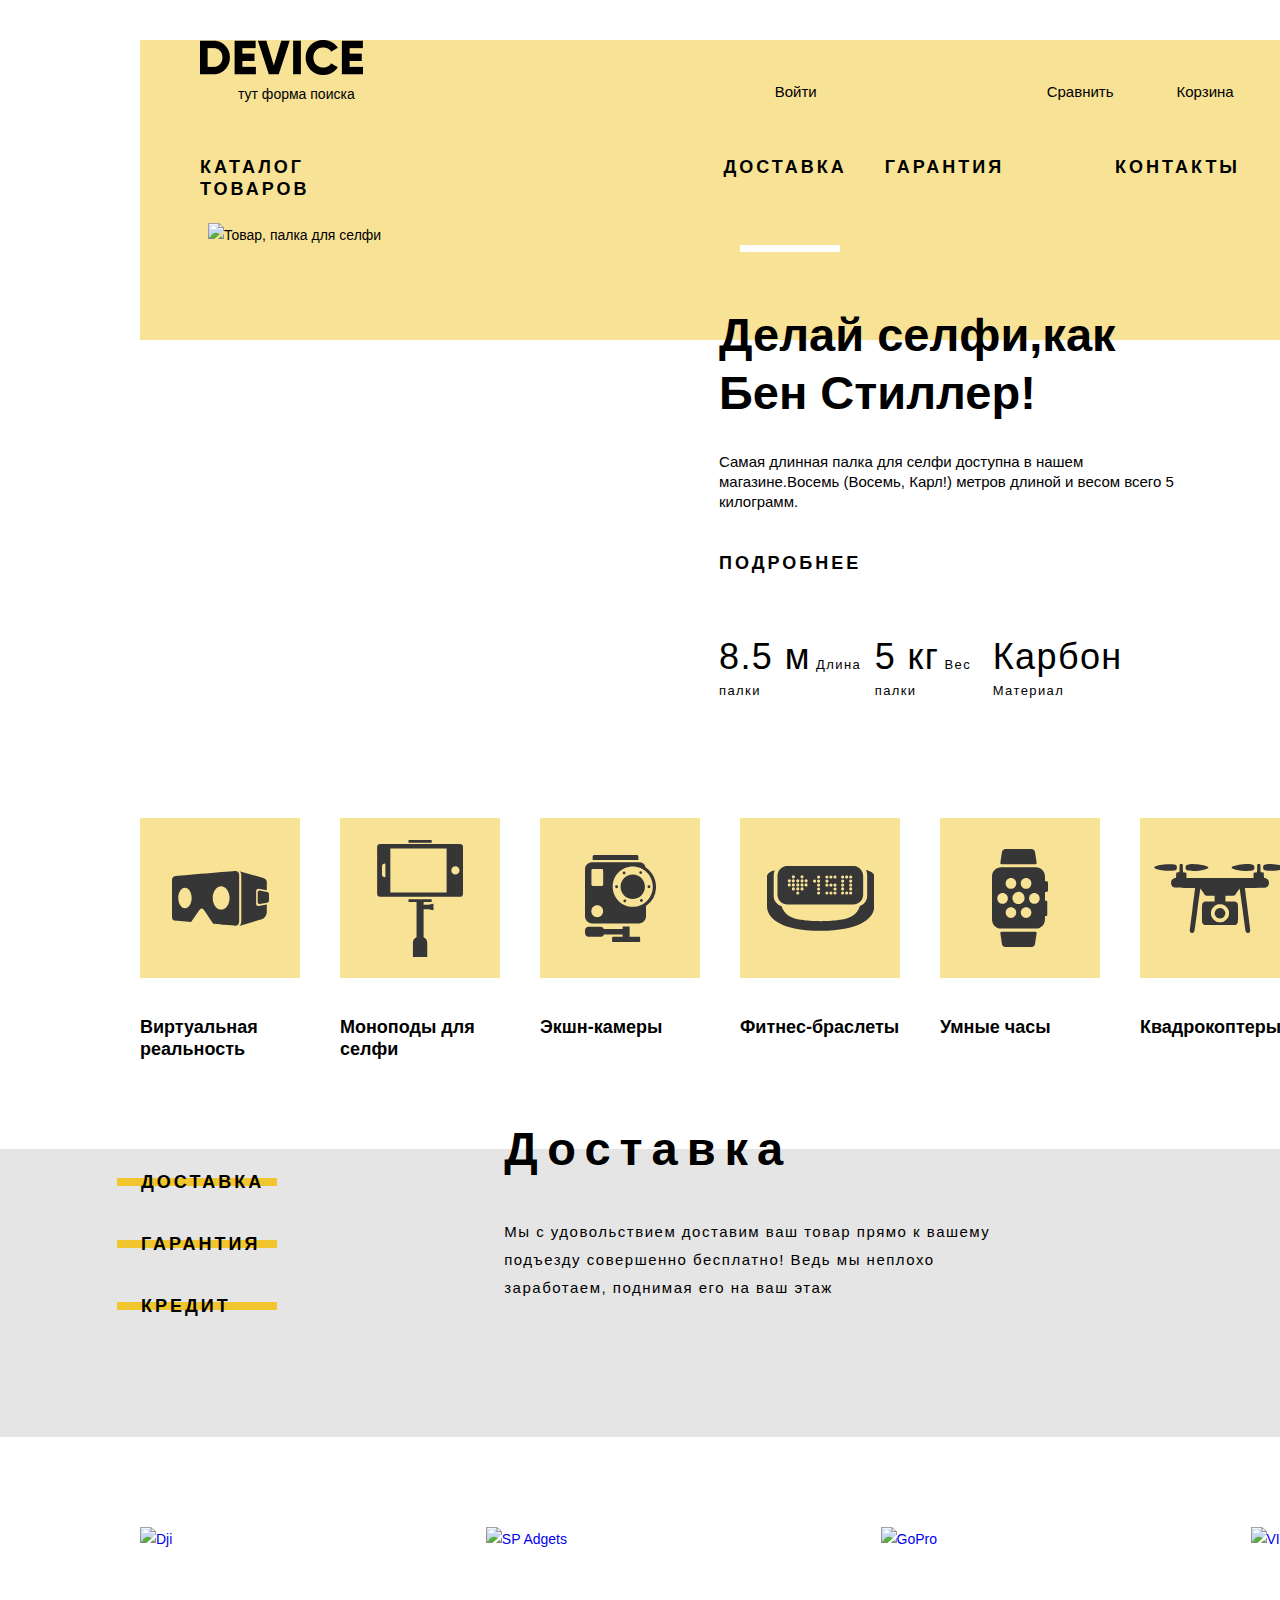
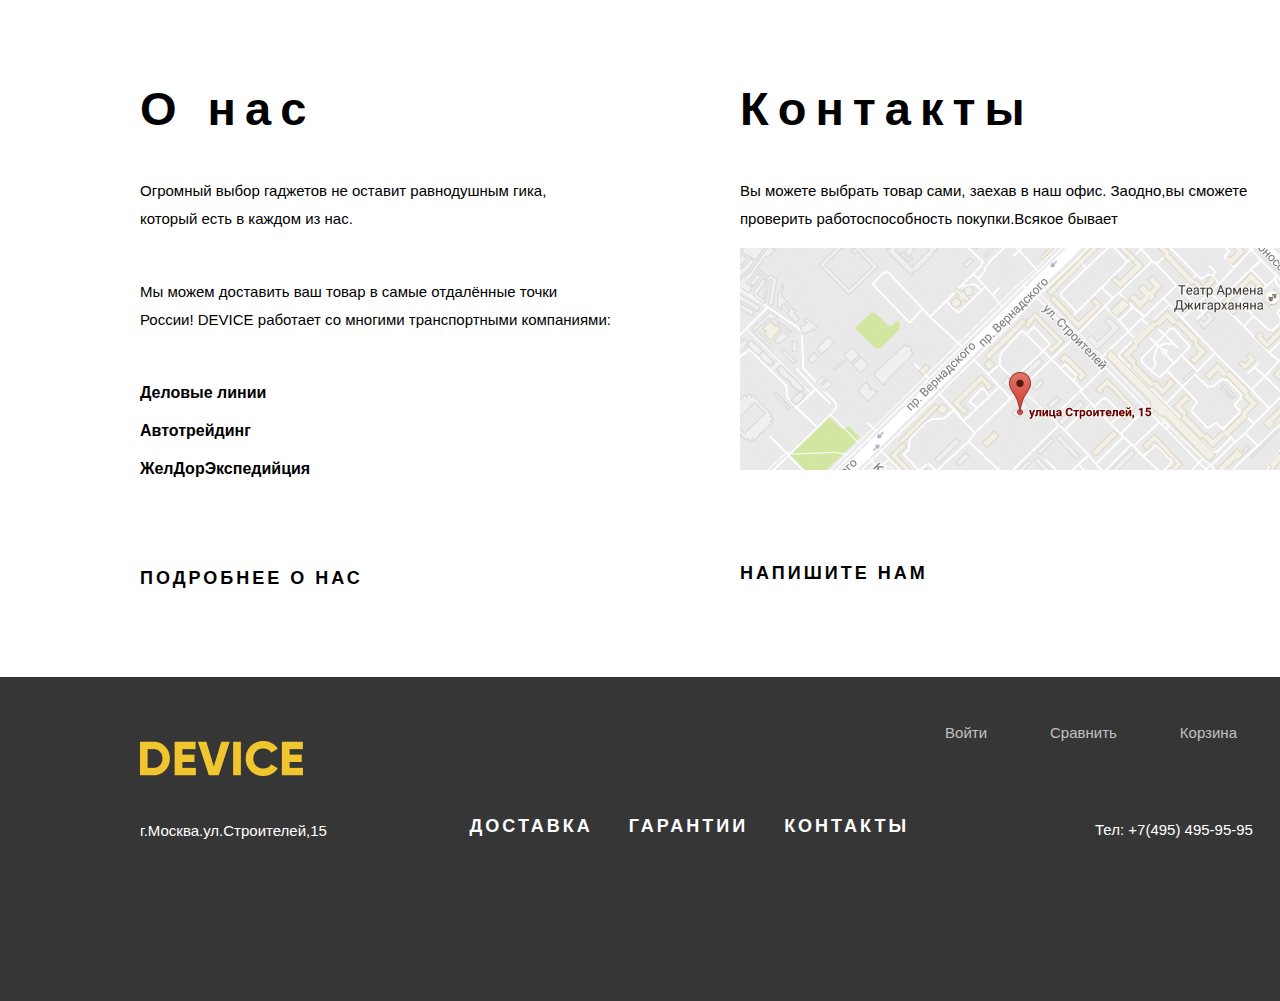
==== commit 4e9a415a: "Добавил ещё несколько псевдо" ====
--- a/index.html
+++ b/index.html
@@ -9,18 +9,18 @@
 </head>
 
 <body>
-  <header class="main-header  container">
+  <header class="main-header">
     <div class="logo header-logo">
       <a href="#"><img src="img/logo-device-1.png" width="163.3" height="34.96" alt="Логотип сайта DEVICE"></a>
     </div>
     <div class="main-header-wrapper">
-      <div class="main-header-form">
+      <div class="form">
         тут форма поиска
       </div>
       <ul class="menu list-unstyled">
-        <li class="menu-link"><a href="#">Войти</a></li>
-        <li class="menu-link"><a href="#">Сравнить</a></li>
-        <li class="menu-link"><a href="#">Корзина</a></li>
+        <li class="menu-link entrance"><a href="#">Войти</a></li>
+        <li class="menu-link compare"><a href="#">Сравнить</a></li>
+        <li class="menu-link basket"><a href="#">Корзина</a></li>
       </ul>
     </div>
     <nav class="navigation">
@@ -42,7 +42,8 @@
       </ul>
     </nav>
   </header>
-  <main class="main-container container">
+  <main class="main-container">
+    <div class="container">
       <h1 class="visually-hidden">Магазин технических товаров DEVICE</h1>
       <section class="slider-container">
         <div class="container-slide">
@@ -54,19 +55,19 @@
             <p class="slide-description">Самая длинная палка для селфи доступна в нашем магазине.Восемь (Восемь, Карл!)
               метров длиной и весом всего 5
               килограмм.</p>
-            <a href="index.html">Подробнее</a>
+            <a class="qweee"href="index.html">Подробнее</a>
             <ul class="slide-list list-unstyled">
-              <li class="slide-item">
-                <span class="slider-text-inside-bottom">Длина палки</span>
-                <span class="slider-text-inside-top">8.5м</span>
+              <li class="slide-item one">
+                <span class="slider-text-inside-top">8.5 м</span>
+                <span class="slider-text-inside-bottom first-text-slider">Длина палки</span>
               </li>
-              <li class="slide-item">
-                <span class="slider-text-inside-bottom">Вес палки</span>
+              <li class="slide-item two">
                 <span class="slider-text-inside-top">5 кг</span>
+                <span class="slider-text-inside-bottom two-text-slider">Вес палки</span>
               </li>
-              <li class="slide-item">
-                <span class="slider-text-inside-bottom">Материал</span>
+              <li class="slide-item three">
                 <span class="slider-text-inside-top">Карбон</span>
+                <span class="slider-text-inside-bottom three-text-slider">Материал</span>
               </li>
             </ul>
           </div>
@@ -101,46 +102,49 @@
             </li>
           </ul>
         </div>-->
-        </div>
+      </div>
       </section>
       <section class="product">
         <ul class="product-list list-unstyled">
-          <li class="product-item"><a href="catalog.html">
-              Виртуальная реальность</a>
-          </li>
-          <li class="product-item"><a href="catalog.html">
-              Моноподы для селфи</a>
-          </li>
-          <li class="product-item"><a href="catalog.html">
-              Экшн-камеры</a>
-          </li>
-          <li class="product-item"><a href="catalog.html">
-              Фитнес-браслеты</a>
-          </li>
-          <li class="product-item"><a href="catalog.html">
-              Умные часы</a>
-          </li>
-          <li class="product-item"><a href="catalog.html">
-              Квадрокоптеры</a>
-          </li>
-        </ul>
-      </section>
-      <section class="services">
-        <div class="services-container">
-          <ul class="services-list list-unstyled">
-            <li><a href="index.html">Доставка</a></li>
-            <li><a href="index.html">Гарантия</a></li>
-            <li><a href="index.html">Кредит</a></li>
-          </ul>
-          <div class="services-discription">
-            <div class="services-discription-delivery">
-              <h3 class="services-item-title">Доставка</h3>
-              <p class="services-item-discription">Мы с удовольствием доставим ваш товар прямо к вашему подъезду
-                совершенно
-                бесплатно! Ведь мы неплохо
-                заработаем, поднимая его на ваш этаж</p>
-            </div>
-            <!--<div class="services-discription-guarantee">
+          <li class="product-item virtual">
+          <a class="product-item-link" href="catalog.html">
+            <p>Виртуальная реальность</p>
+          </a>
+          </li>
+          <li class="product-item selfie" ><a class="product-item-link"  href="catalog.html">
+              <p>Моноподы для селфи</p></a>
+          </li>
+          <li class="product-item camera"><a class="product-item-link" href="catalog.html">
+              <p>Экшн-камеры</p></a>
+          </li>
+          <li class="product-item fitness"><a class="product-item-link" href="catalog.html">
+              <p>Фитнес-браслеты</p></a>
+          </li>
+          <li class="product-item watch"><a class="product-item-link" href="catalog.html">
+              <p>Умные часы</p></a>
+          </li>
+          <li class="product-item copter"><a class="product-item-link" href="catalog.html">
+              <p>Квадрокоптеры</p></a>
+          </li>
+        </ul>
+    </div>
+    </section>
+    <section class="services">
+      <div class="services-container">
+        <ul class="services-list list-unstyled">
+          <li class="services-list-items services-list-items-first"><a href="index.html">Доставка</a></li>
+          <li class="services-list-items"><a href="index.html">Гарантия</a></li>
+          <li class="services-list-items "><a href="index.html">Кредит</a></li>
+        </ul>
+        <div class="services-discription">
+          <div class="services-discription-delivery">
+            <h3 class="services-item-title">Доставка</h3>
+            <p class="services-item-discription">Мы с удовольствием доставим ваш товар прямо к вашему подъезду
+              совершенно
+              бесплатно! Ведь мы неплохо
+              заработаем, поднимая его на ваш этаж</p>
+          </div>
+          <!--<div class="services-discription-guarantee">
             <h3 class="services-item-title">Гарантия</h3>
             <p class=" services-item-discription">Если из-за возгорания купленного у нас товара у вас сгорит дом — не
               переживайте, мы выдадим вам новый.
@@ -152,10 +156,11 @@
               вас наиболее выгодные условия
               кредита. Выгодные для нашего банка, разумеется</p>
           </div>-->
-          </div>
-        </div>
-      </section>
-      <section class="brand">
+        </div>
+      </div>
+    </section>
+  <div class="container">
+    <section class="brand">
         <ul class="brand-list list-unstyled">
           <li class="brand-list-item"><a class="brand-1" href="index.html"><img class="bloac" src="img/logo-dji.png"
                 width="260" height="100" alt="Dji"></a></li>
@@ -166,41 +171,42 @@
           <li class="brand-list-item"><a class="brand-4" href="index.html"><img src="img/logo-vive.png" width="260"
                 height="100" alt="VIVO"></a></li>
         </ul>
-      </section>
-      <section class="information">
-        <div class="information-container">
-          <div class="information-about">
-            <h2 class="information-about-title">О нас</h2>
-            <p class="information-about-text">Огромный выбор гаджетов не оставит равнодушным гика, который есть в каждом
-              из
-              нас.</p>
-            <p class="information-about-text">Мы можем доставить ваш товар в самые отдалённые точки России! DEVICE
-              работает
-              со
-              многими транспортными
-              компаниями:</p>
-            <ul class="delivery-services-list list-unstyled">
-              <li class="delivery-service">Деловые линии</li>
-              <li class="delivery-service">Автотрейдинг</li>
-              <li class="delivery-service">ЖелДорЭкспедийция</li>
-            </ul>
-            <a class="detailed" href="#">Подробнее о нас</a>
-          </div>
-          <div class="information-contacts">
-            <h2 class="information-contacts-title">Контакты</h2>
-            <p class="information-contact-text">Вы можете выбрать товар сами, заехав в наш офис. Заодно,вы сможете
-              проверить работоспособность покупки.Всякое бывает</p>
-            <a href="index.html"><img src="img/map 1.png" width="560" height="222"
-                alt="Карта офиса по адресу улица Строителей, 15"></a>
-            <a class="napishi-nam detailed" href="#">Напишите нам</a>
-          </div>
-        </div>
-      </section>
+    </section>
+    <section class="information">
+      <div class="information-container container">
+        <div class="information-about">
+          <h2 class="information-about-title">О нас</h2>
+          <p class="information-about-text first-text-information">Огромный выбор гаджетов не оставит равнодушным гика, который есть в каждом
+            из
+            нас.</p>
+          <p class="information-about-text text-two-information">Мы можем доставить ваш товар в самые отдалённые точки России! DEVICE
+            работает
+            со
+            многими транспортными
+            компаниями:</p>
+          <ul class="delivery-services-list list-unstyled">
+            <li class="delivery-service">Деловые линии</li>
+            <li class="delivery-service">Автотрейдинг</li>
+            <li class="delivery-service">ЖелДорЭкспедийция</li>
+          </ul>
+          <span class="detailed"><a href="#">Подробнее о нас</a></span>
+        </div>
+        <div class="information-contacts">
+          <h2 class="information-contacts-title">Контакты</h2>
+          <p class="information-contact-text">Вы можете выбрать товар сами, заехав в наш офис. Заодно,вы сможете
+            проверить работоспособность покупки.Всякое бывает</p>
+          <a href="index.html"><img class="img-maps" src="img/map 1.png" width="560" height="222"
+              alt="Карта офиса по адресу улица Строителей, 15"></a>
+          <a class="detailed" href="#">Напишите нам</a>
+        </div>
+      </div>
+    </section>
+  </div>
   </main>
   <footer class="main-footer">
     <div class="container container-footer">
-      <div class="main-footer-wrapper">
-        <div class="logo">
+      <div class="main-footer-wrapper left-footer-wrapper">
+        <div class="logo logo-footer">
           <a href="#"><img src="img/logo-device-2.png" width="163.3" height="34.96" alt="Лого сайта DEVICE"></a>
         </div>
         <p class="footer-contacts-address">г.Москва.ул.Строителей,15</p>
@@ -212,12 +218,12 @@
           <li class="footer-contact-services"><a href="#">Контакты</a></li>
         </ul>
         <ul class="footer-social-list list-unstyled">
-          <li class="social-fb"><a href="#"></a></li>
-          <li class="social-instagram"><a href="#"></a></li>
-          <li class="social-twitter"><a href="#"></a></li>
-        </ul>
-      </div>
-      <div class="main-footer-wrapper">
+          <li class="social-fb social-teleg"><a href="#"></a></li>
+          <li class="social-instagram social-teleg"><a href="#"></a></li>
+          <li class="social-twitter social-teleg"><a href="#"></a></li>
+        </ul>
+      </div>
+      <div class="main-footer-wrapper right-footer-wrapper">
         <ul class="wrapper-bottom list-unstyled">
           <li class="wrapper-item-bottom"><a href="#">Войти</a></li>
           <li class="wrapper-item-bottom"><a href="#">Сравнить</a></li>
--- a/css/style.css
+++ b/css/style.css
@@ -74,26 +74,59 @@
   line-height: 20px;
   list-style: none;
   font-family: "Open-sans", "Arial", sans-serif;
+  display: flex;
+}
+
+.menu-link:first-child {
+  margin-right: auto;
+}
+
+.menu-link:nth-child(2n) {
+  margin-left: 230px;
+  margin-right: 63px
+}
+
+.menu-link:hover {
+  opacity: 0.6;
+}
+
+.menu-link:active {
+  opacity: 0.3;
 }
 
 .menu a {
   color: var(--basic-black);
 }
 
-.menu a:hover {
-  opacity: 0.6;
-}
-
-.menu a:active {
-  opacity: 0.3;
-}
-
-.navigation-list {
+.page {
+  height: 100%;
+}
+
+.navigation-list  {
   font-size: 18px;
   line-height: 22px;
   font-weight: 800;
   letter-spacing: 3px;
   text-transform: uppercase;
+  display: flex;
+  margin-top: 50px;
+}
+
+.navigation-item:first-child {
+  margin-right: 324px;
+  margin-left: 60px;
+}
+
+.navigation-item:nth-child(2n){
+  margin-right: 38px;
+}
+
+.navigation-item:nth-child(3n) {
+  margin-right: 111px;
+}
+
+.navigation-item:nth-child(4n) {
+  margin-right: 60px;
 }
 
 .navigation-second-item {
@@ -135,6 +168,13 @@
   font-weight: 800;
   font-size: 47px;
   line-height: 58px;
+  padding: 0px;
+  margin: 0px;
+  max-width: 431px;
+}
+
+.slide {
+  padding-top: 100px;
 }
 
 .slide-description {
@@ -142,6 +182,12 @@
   font-size: 15px;
   line-height: 20px;
   font-family: "Open-sans", "Arial", sans-serif;
+  padding: 0px;
+  margin: 0px;
+  max-width: 478px;
+  max-height: 40px;
+  margin-top: 30px;
+  margin-bottom: 60px;
 }
 
 .slider-text-inside-top {
@@ -159,6 +205,26 @@
 .slide-list {
   font-family: "Gilroy-light", "Arial", sans-serif;
   letter-spacing: 0.1em;
+  display: flex;
+  padding-top: 60px;
+  max-width: 444px;
+} 
+
+.container-slide {
+  display: grid;
+  grid-template-columns: 384px 478px;
+  column-gap: 127px;
+  margin: 0 auto;
+  max-width: 1024px;
+  padding: 0;
+  margin-bottom: 116px;
+  margin-top: -134px;
+  position: relative;
+}
+
+.img-container {
+  margin-top: 17px;
+  margin-bottom: 3px;
 }
 
 .slider-container a:hover {
@@ -189,8 +255,74 @@
   line-height: 22px;
   display: flex;
   justify-content: space-between;
-  column-gap: 40px;
   flex-wrap: wrap;
+}
+
+.compare {
+  position: relative;
+}
+
+.compare::before {
+  content: "";
+  position: absolute;
+  width: 10px;
+  height: 10px;
+  background-image: url(../img/compare.svg);
+  background-repeat: no-repeat;
+  background-position: 0 0;
+  left: -20px;
+  top: 5px;
+}
+
+.basket {
+  position: relative;
+}
+
+.basket::before {
+  content: "";
+  position: absolute;
+  width: 10px;
+  height: 10px;
+  background-image: url(../img/basket.svg);
+  background-repeat: no-repeat;
+  background-position: 0 0;
+  left: -20px;
+  top: 5px;
+}
+
+.entrance {
+  position: relative;
+}
+
+.entrance:hover::before {
+  opacity: 0.6;
+}
+
+.entrance:active::before {
+  opacity: 0.3;
+}
+
+.entrance::before {
+  content: "";
+  position: absolute;
+  width: 9px;
+  height: 10px;
+  background-image: url(../img/profile-svg.svg);
+  background-repeat: no-repeat;
+  background-position: 0 0;
+  left: -20px;
+  top: 5px;
+}
+
+.services-list-items::before {
+  content: "";
+  position: absolute;
+  width: 160px;
+  height: 8px;
+  left: -24px;
+  top: 47px;
+  background: var(--special-yellow-dark);
+  z-index: -1;
 }
 
 .product-list a:active {
@@ -203,8 +335,13 @@
 
 .services {
   background-color: var(--basic-grey-light);
-  min-width: 1440px;
-  min-height: 280px;
+  margin-top: 89px;
+  min-height: 288px;
+}
+
+.services-discription-delivery {
+  margin-left: 240px;
+  margin-top: -29px;
 }
 
 .services-list {
@@ -213,21 +350,36 @@
   line-height: 22px;
   letter-spacing: 3px;
   text-transform: uppercase;
+  margin-top: -18px;
 }
 
 .services-list a:hover {
-  padding: 9px 25px 9px 24px;
+  padding: 9px 25px;
   background-color: var(--special-yellow-dark);
+  margin-left: -25px;
+  margin-right: -25px;
 }
 
 .services-list a:active {
   padding: 9px 145px 9px 24px;
   background-color: var(--basic-black);
   color: var(--special-yellow);
+  margin-right: -145px;
+  margin-left: -24px;
 }
 
 .services-list a {
   color: var(--basick-black);
+}
+
+.services-list-items-first {
+  padding-top: 9px;
+}
+
+.services-list-items {
+  padding-top: 40px;
+  position: relative;
+  z-index: 1;
 }
 
 .services-item-title {
@@ -235,6 +387,7 @@
   font-size: 47px;
   line-height: 58px;
   letter-spacing: 9px;
+  margin: 0;
 }
 
 .services-item-discription {
@@ -242,16 +395,58 @@
   font-size: 15px;
   line-height: 28px;
   font-family: "Open-sans", "Arial", sans-serif;
-  letter-spacing: 1px;
+  letter-spacing: 0.1em;
+  margin: 0;
+  margin-right: 405px;
+  min-width: 495px;
+  margin-top: 40px;
+}
+
+.header-logo {
+  margin-left: 60px;
 }
 
 .main-footer {
   background-color: var(--basc-dark);
+  min-height: 324px;
+}
+
+.main-header-wrapper {
+  display: flex;
+  margin: 0;
+}
+
+.form {
+  margin-left: 98px;
+  margin-right: 420px;
 }
 
 .main-header {
   background-color: var(--special-yellow);
   min-height: 300px;
+  max-width: 1160px;
+  margin-top: 40px;
+  margin-left: auto;
+  margin-right: auto; 
+  position: relative;
+}
+
+.main-header::before {
+  content: "";
+  position: absolute;
+  width: 100px;
+  height: 7px;
+  background-color: var(--basic-white);
+  left: 600px;
+  top: 205px;
+}
+
+.delivery-services-list {
+  padding-bottom: 74px;
+}
+
+.img-maps {
+  margin-bottom: 85px;
 }
 
 .information-about-title {
@@ -265,6 +460,7 @@
   font-weight: 800;
   font-size: 16px;
   line-height: 28px;
+  padding-bottom: 10px;
 }
 
 .information-about a {
@@ -278,6 +474,20 @@
 
 .information-about-text {
   font-family: "Open-sans", "Arial", sans-serif;
+  font-weight: 300;
+  font-size: 15px;
+  line-height: 28px;
+}
+
+.first-text-information {
+  max-width: 420px;
+  padding-bottom: 30px;
+}
+
+.text-two-information {
+  max-width: 473px;
+  padding-bottom: 30px;
+  height: 56px;
 }
 
 .information-contacts a {
@@ -298,10 +508,6 @@
   opacity: 0.3;
 }
 
-.napishi-nam {
-  margin-top: 2368px;
-}
-
 .information-contacts-title {
   font-weight: 800;
   font-size: 47px;
@@ -336,8 +542,31 @@
   opacity: 0.3;
 }
 
+.wrapper-bottom {
+  display: flex;
+  padding-bottom: 77px;
+}
+
+.wrapper-item-bottom {
+  margin-right: 63px;
+}
+
 .footer-social a {
   color: var(--basic-white);
+}
+
+.footer-social-list {
+  display: flex;
+  margin-left: 140px;
+  margin-top: 67px;
+}
+
+.footer-contact-services {
+  padding-right: 36px;
+}
+
+.social-teleg {
+  padding-right: 20px;
 }
 
 .footer-contacts-services {
@@ -346,6 +575,7 @@
   line-height: 22px;
   letter-spacing: 3px;
   text-transform: uppercase;
+  display: flex;
 }
 
 .footer-contacts-services a {
@@ -368,6 +598,7 @@
   line-height: 20px;
   color: var(--basic-white);
   font-family: "Open-sans", "Arial", sans-serif;
+  margin-left: 150px;
 }
 
 .footer-contacts-address {
@@ -375,6 +606,20 @@
   font-size: 15px;
   line-height: 20px;
   color: var(--basic-white);
+  margin: 0;
+  padding-top: 40.02px;
+}
+
+.left-footer-wrapper {
+  margin-top: 64.02px;
+}
+
+.right-footer-wrapper {
+  margin-top: 46px;
+}
+
+.footer-contacts {
+  margin-top: 138px;
 }
 
 .social-fb a {
@@ -406,6 +651,8 @@
   display: block;
   width: 26.94px;
   height: 32px;
+  margin-top: 67px;
+  margin-left: 287px;
 }
 
 .social-fb a:hover {
@@ -452,8 +699,81 @@
   font-weight: 800;
   font-size: 47px;
   line-height: 58px;
-  margin-top: 44px;
-  margin-left: 200px;
+}
+
+.product-item a {
+  position: relative;
+}
+
+.product-item p {
+  margin: 0;
+  padding-top: 198px;
+}
+
+.product-item {
+  width: 160px;
+}
+
+.product-item a::before, 
+.product-item a::after {
+  content: "";
+  position: absolute;
+  width: 160px;
+  height: 160px;
+  top: 0;
+  left: 0;
+}
+
+.product-item a::before {
+  background-color: var(--special-yellow)
+}
+
+.product-item a::after {
+  background-repeat: no-repeat;
+  background-position: center;
+}
+
+.product-item-link:hover::before {
+  background-color: var(--special-yellow-dark);
+}
+
+.product-item-link:active::after,
+.product-item-link:active > p {
+  opacity: 0.3;
+}
+
+.product-item-link:active::before {
+  background-color: var(--special-yellow-dark);
+}
+
+.virtual a::after {
+  background-image: url(../img/popular-1.svg);
+  background-size: 97px 55px;
+}
+
+.selfie a::after {
+  background-image: url(../img/popular-2.svg);
+  background-size: 86px 117px;
+}
+
+.camera a::after {
+  background-image: url(../img/popular-3.svg);
+  background-size: 71px 87px;
+}
+
+.fitness a::after {
+  background-image: url(../img/popular-4.svg);
+  background-size: 107px 65px;
+}
+
+.watch a::after {
+  background-image: url(../img/popular-5.svg);
+  background-size: 56px 98px;
+}
+
+.copter a::after {
+  background-image: url(../img/popular-6.svg);
+  background-size: 132px 69px;
 }
 
 .breadcrumbs a {
@@ -463,13 +783,6 @@
   font-family: "Open-sans", "Arial", sans-serif;
   color: var(--basic-black);
   opacity: 0.3;
-}
-
-.breadcrumbs {
-  display: grid;
-  grid-template-columns: 54px 109px 142px;
-  column-gap: 40px;
-  margin-left: 200px;
 }
 
 .breadcrumbs a:hover {
@@ -487,7 +800,6 @@
   letter-spacing: 1px;
   text-transform: uppercase;
   background-color: var(--basic-white-grey);
-  padding: 25px 193px 25px 200px;
 }
 
 .sort-title {
@@ -496,7 +808,6 @@
   line-height: 20px;
   letter-spacing: 1px;
   text-transform: uppercase;
-  padding: 25px 774px 25px 72px;
 }
 
 .sort-actived {
@@ -575,12 +886,6 @@
   opacity: 0.6;
 }
 
-.sort-list {
-  display: grid;
-  grid-template-columns: 56px 54px 119px;
-  column-gap: 30px;
-}
-
 .sort-list a:active {
   opacity: 1;
 }
@@ -625,57 +930,34 @@
 }
 
 .container {
-  width: 1160px;
+  max-width: 1160px;
   margin: 0 auto;
 }
 
 .brand-list {
   display: flex;
   justify-content: space-between;
-  column-gap: 40px;
+  margin-top: 90px
 }
 
 .services-container {
+  max-width: 1158px;
+  min-height: 188px;
+  margin: 0 auto;
   display: flex;
   justify-content: space-between;
-}
-
-.container-slide {
-  display: flex;
-  justify-content: space-between;
-}
-
-.img-container {
-  width: 384px;
-  height: 486px;
-  margin-right: 70px;
-  margin-left: 89px;
-}
-
-.slide {
-  width: 517px;
-  height: 395px;
-  margin-right: 82px;
-}
-
-.information-about {
-  width: 473px;
-  height: 580px;
-}
-
-.information-contacts {
-  width: 560px;
-  height: 580px;
+  position: relative;
 }
 
 .information-container {
-  display: flex;
-  justify-content: space-between;
+  display: grid;
+  grid-template-columns: 473px 580px;
   column-gap: 127px;
+  margin-top: 90px;
+  margin-bottom: 86px;
 }
 
 .container-footer {
   display: grid;
   grid-template-columns: 1fr 1fr 1fr;
 }
-
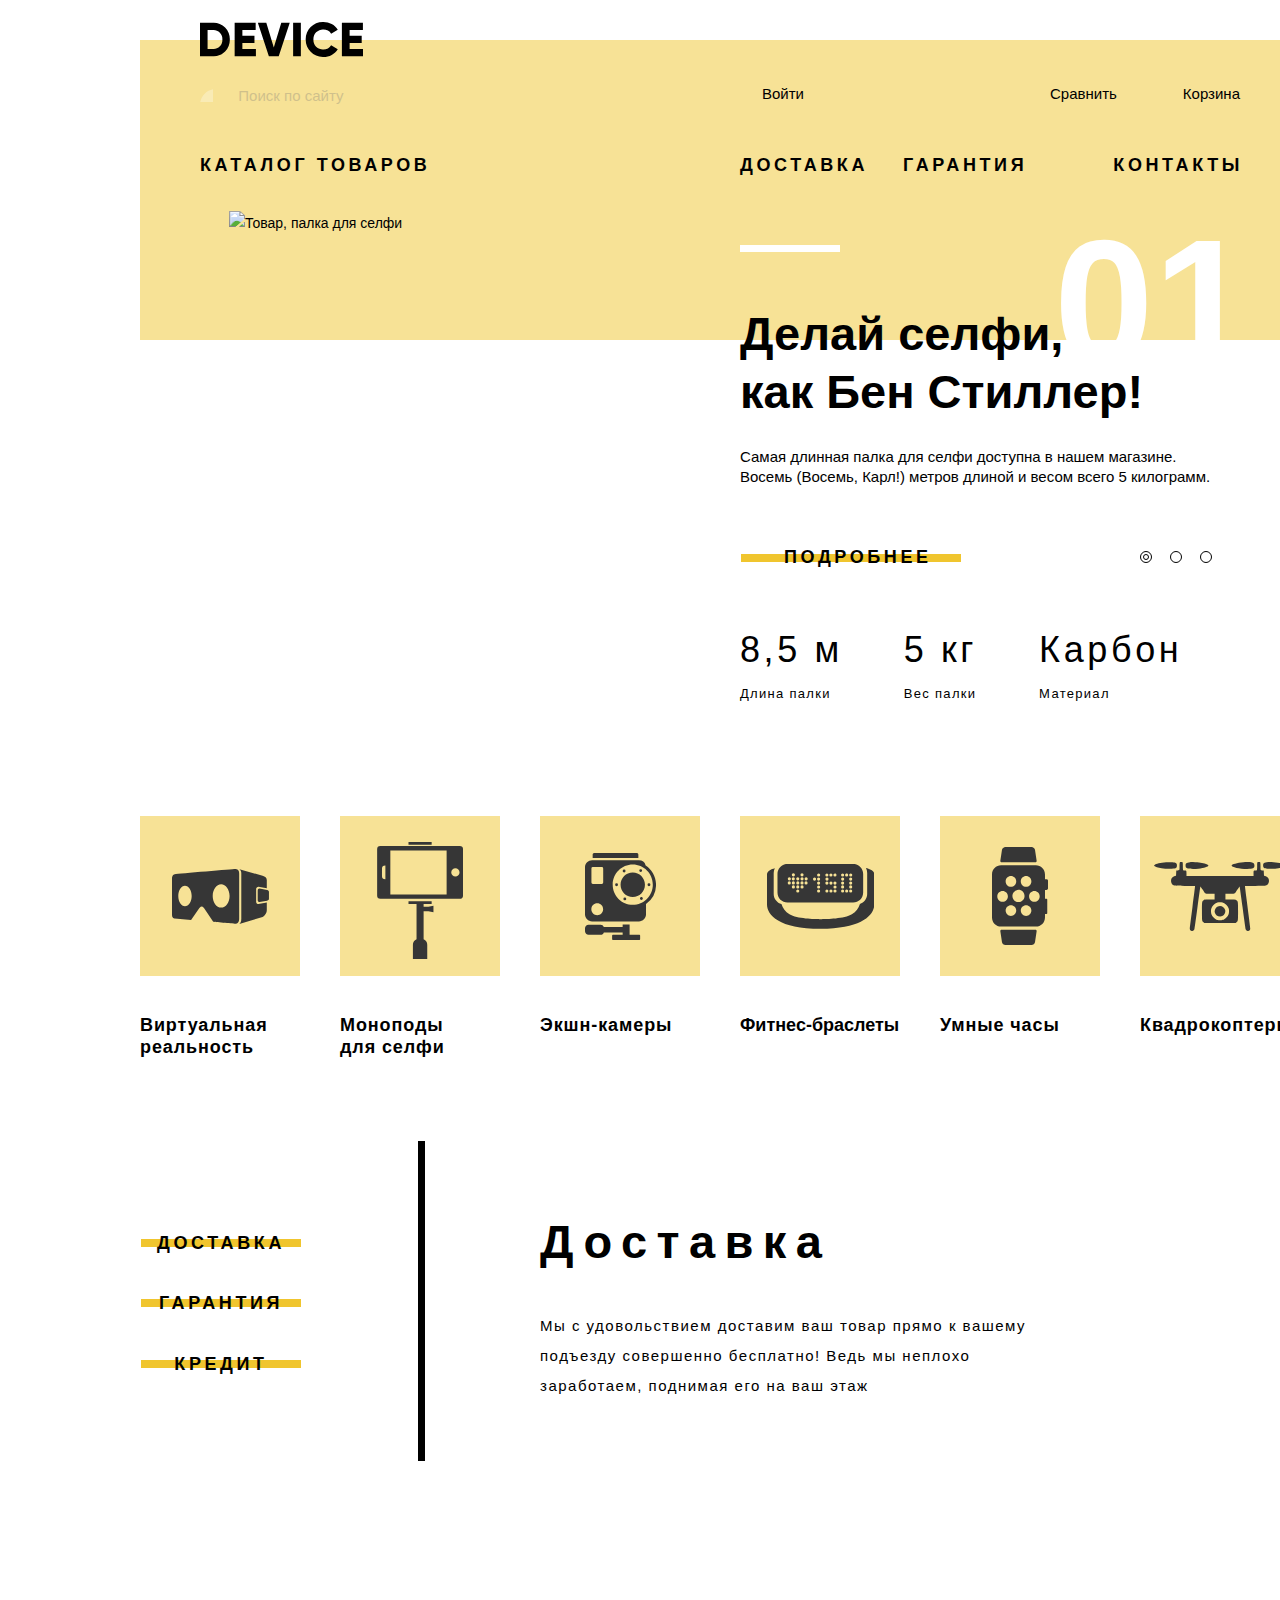
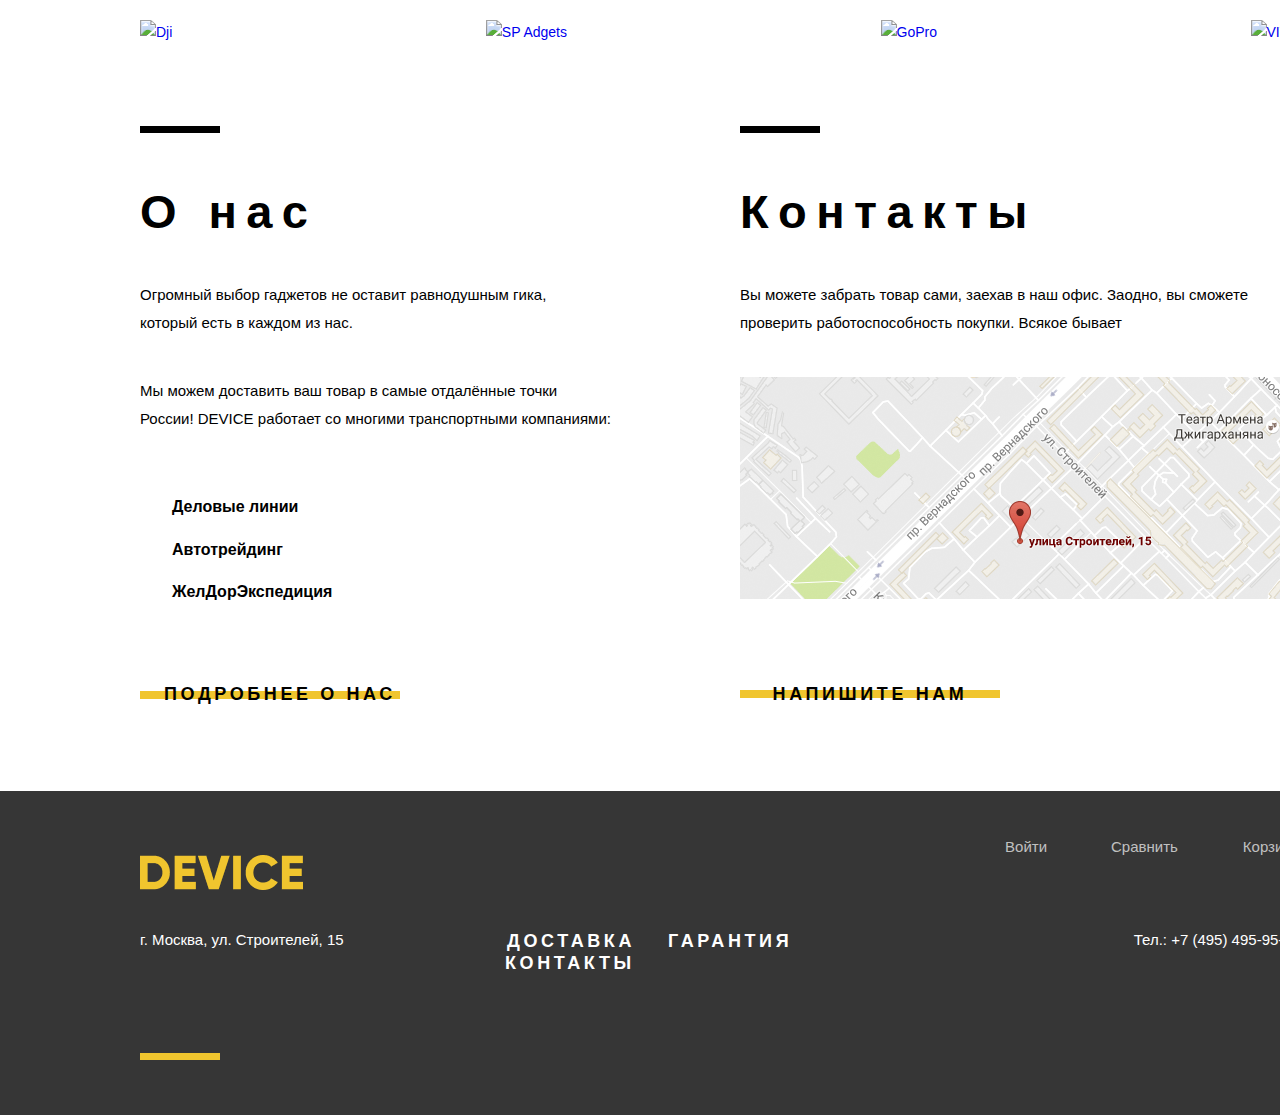
==== commit 7ab391c5: "device-project" ====
--- a/index.html
+++ b/index.html
@@ -11,30 +11,36 @@
 <body>
   <header class="main-header">
     <div class="logo header-logo">
-      <a href="#"><img src="img/logo-device-1.png" width="163.3" height="34.96" alt="Логотип сайта DEVICE"></a>
+      <a href="index.html"><img class="img-header" src="img/logo-device-1.svg" width="163.3" height="34.96"
+          alt="Логотип сайта DEVICE"></a>
     </div>
     <div class="main-header-wrapper">
-      <div class="form">
-        тут форма поиска
+      <div class="search-container">
+       <form class="form" action="https://echo.htmlacademy.ru/" method="GET">
+          <input class="input-search" type="text" name="search" placeholder="Поиск по сайту">
+          <button class="search-site" type="submit">НАЙТИ</button>
+      </form>
       </div>
       <ul class="menu list-unstyled">
-        <li class="menu-link entrance"><a href="#">Войти</a></li>
-        <li class="menu-link compare"><a href="#">Сравнить</a></li>
+        <li class="menu-link entrance "><a href="#">Войти</a></li>
+        <li class="menu-link compare"><a  href="#">Сравнить</a></li>
         <li class="menu-link basket"><a href="#">Корзина</a></li>
       </ul>
     </div>
     <nav class="navigation">
       <ul class="navigation-list list-unstyled">
         <li class="navigation-item">
-          <a href="#">Каталог товаров</a>
-          <!--<ul class="navigation-second list-unstyled">
-            <li class="navigation-second-item"><a href="catalog.html">Виртуальная реальность</a></li>
-            <li class="navigation-second-item"><a href="catalog.html">Моноподы для селфи</a></li>
-            <li class="navigation-second-item"><a href="catalog.html">Экшн-камеры</a></li>
-            <li class="navigation-second-item"><a href="catalog.html">Фитнес-браслеты</a></li>
-            <li class="navigation-second-item"><a href="catalog.html">Умные часы</a></li>
-            <li class="navigation-second-item"><a href="catalog.html">Квадрокоптеры</a></li>
-          </ul>-->
+          <a class="catalog-svg hover-header" href="#">Каталог товаров</a>
+          <ul class="navigation-second list-unstyled">
+            <div class="popup">
+              <li class="navigation-second-item first-row"><a href="catalog.html">Виртуальная реальность</a></li>
+              <li class="navigation-second-item first-row"><a href="catalog.html">Фитнес-браслеты</a></li>
+              <li class="navigation-second-item"><a href="catalog.html">Квадрокоптеры</a></li>
+              <li class="navigation-second-item two-row"><a href="catalog.html"> Моноподы для селфи</a></li>
+              <li class="navigation-second-item three-row"><a href="catalog.html">Умные часы</a></li>
+              <li class="navigation-second-item"><a href="catalog.html">Экшн-камеры</a></li>
+            </div>
+          </ul>
         </li>
         <li class="navigation-item"><a href="#">Доставка</a></li>
         <li class="navigation-item"><a href="#">Гарантия</a></li>
@@ -47,120 +53,145 @@
       <h1 class="visually-hidden">Магазин технических товаров DEVICE</h1>
       <section class="slider-container">
         <div class="container-slide">
+         <div class="container-slide-stick">
           <div class="img-container">
             <img src="img/slider-1.png" width="384" height="486" alt="Товар, палка для селфи">
           </div>
-          <div class="slide">
-            <h3 class="slide-title">Делай селфи,как Бен Стиллер!</h3>
-            <p class="slide-description">Самая длинная палка для селфи доступна в нашем магазине.Восемь (Восемь, Карл!)
-              метров длиной и весом всего 5
-              килограмм.</p>
-            <a class="qweee"href="index.html">Подробнее</a>
+          <div class="slide figure">
+            <h3 class="slide-title">Делай селфи,
+              как Бен Стиллер!</h3>
+            <p class="slide-description">Самая длинная палка для селфи доступна в нашем магазине.
+              Восемь (Восемь, Карл!) метров длиной и весом всего 5 килограмм.</p>
+            <a class="more-detailed" href="index.html">Подробнее</a>
             <ul class="slide-list list-unstyled">
-              <li class="slide-item one">
-                <span class="slider-text-inside-top">8.5 м</span>
+              <li class="slide-item">
+                <span class="slider-text-inside-top">8,5 м</span>
                 <span class="slider-text-inside-bottom first-text-slider">Длина палки</span>
               </li>
-              <li class="slide-item two">
+              <li class="slide-item">
                 <span class="slider-text-inside-top">5 кг</span>
                 <span class="slider-text-inside-bottom two-text-slider">Вес палки</span>
               </li>
-              <li class="slide-item three">
+              <li class="slide-item">
                 <span class="slider-text-inside-top">Карбон</span>
                 <span class="slider-text-inside-bottom three-text-slider">Материал</span>
               </li>
             </ul>
-          </div>
-          <!--<div class="slide">
-          <img src="img/slider-2.png" width="345" height="485" alt="Товар, фитнес-браслет">
-          <h3 class="slide-title">Худеем правильно!</h3>
-          <p class="slide-description">Мотивирующие фитнес-браслеты помогут найти в себе силы не пропускать занятия и
-            соблюдать диету.</p>
-          <a href="index.html">Подробнее</a>
-          <ul class="slide-list list-unstyled">
-            <li class="slide-item">
-              <span class="slider-text-inside-bottom">Без перезарядки</span>
-              <span class="slider-text-inside-top">48 часов</span>
-            </li>
-          </ul>
-        </div>
-        <div class="slide">
-          <img src="img/slider-3.png" width="526" height="334" alt="Товар, квадрокоптер">
-          <h3 class="slide-title">Порхает как бабочка, жалит как пчела!</h3>
-          <p class="slide-description">Этот обычный, на первый взгляд, квадрокоптер оснащен мощным лазером,
-            замаскированным под стандартную камеру.
-          </p>
-          <a href="index.html">Подробнее</a>
-          <ul class="slide-list list-unstyled">
-            <li class="slide-item">
-              <span class="slider-text-inside-bottom">Дальность полета</span>
-              <span class="slider-text-inside-top">800 м</span>
-            </li>
-            <li class="slide-item">
-              <span class="slider-text-inside-bottom">Радиус поражения</span>
-              <span class="slider-text-inside-top">50 м</span>
-            </li>
-          </ul>
-        </div>-->
-      </div>
+            </div>
+          </div>
+         <div class="container-slide-clock">
+          <div class="img-container-two">
+            <img src="img/slider-2.png" width="345" height="485" alt="Товар, фитнес-браслет">
+          </div>
+          <div class="slide-two slide">
+            <h3 class="slide-title">Худеем
+правильно!</h3>
+            <p class="slide-description">Мотивирующие фитнес-браслеты помогут найти в себе силы
+ не пропускать занятия и соблюдать диету.</p>
+            <a class="btn more-detailed" href="index.html">Подробнее</a>
+            <ul class="slide-list list-unstyled">
+              <li class="slide-item">
+                <span class="slider-text-inside-top">48 часов</span>
+                <span class="slider-text-inside-bottom">Без подзарядки</span>
+              </li>
+            </ul>
+            </div>
+          </div>
+          <div class="container-slide-copter">
+          <div class="img-container-three">
+            <img src="img/slider-3.png" width="528" height="351" alt="Товар, квадрокоптер">
+          </div>
+          <div class="slide-three slide">
+            <h3 class="slide-title">Порхает как бабочка, жалит как пчела!</h3>
+            <p class="slide-description">Этот обычный, на первый взгляд, квадрокоптер оснащен
+ мощным лазером, замаскированным под стандартную камеру.
+            </p>
+            <a class="more-detailed" href="index.html">Подробнее</a>
+            <ul class="slide-list list-unstyled">
+              <li class="slide-item">
+                <span class="slider-text-inside-top">800 м</span>
+                <span class="slider-text-inside-bottom">Дальность полета</span>
+              </li>
+              <li class="slide-item">
+                <span class="slider-text-inside-top">50 м</span>
+                <span class="slider-text-inside-bottom">Радиус поражения</span>
+              </li>
+            </ul>
+           </div>
+          </div>
+          <div class="slider-controls">
+            <input class="slider-input visually-hidden" id="container-slide-stick" type="radio" name="promo-control" checked>
+            <label class="slider-control" for="container-slide-stick" ></label>
+            <input class="slider-input visually-hidden" id="container-slide-clock" type="radio" name="promo-control">
+            <label class="slider-control" for="container-slide-clock"></label>
+            <input class="slider-input visually-hidden" id="container-slide-copter" type="radio" name="promo-control">
+            <label class="slider-control" for="container-slide-copter"></label>
+          </div>
+         </div>
       </section>
       <section class="product">
         <ul class="product-list list-unstyled">
           <li class="product-item virtual">
-          <a class="product-item-link" href="catalog.html">
-            <p>Виртуальная реальность</p>
-          </a>
-          </li>
-          <li class="product-item selfie" ><a class="product-item-link"  href="catalog.html">
-              <p>Моноподы для селфи</p></a>
-          </li>
-          <li class="product-item camera"><a class="product-item-link" href="catalog.html">
-              <p>Экшн-камеры</p></a>
-          </li>
-          <li class="product-item fitness"><a class="product-item-link" href="catalog.html">
-              <p>Фитнес-браслеты</p></a>
-          </li>
-          <li class="product-item watch"><a class="product-item-link" href="catalog.html">
-              <p>Умные часы</p></a>
-          </li>
-          <li class="product-item copter"><a class="product-item-link" href="catalog.html">
-              <p>Квадрокоптеры</p></a>
-          </li>
-        </ul>
-    </div>
-    </section>
+            <a class="product-item-link" href="#">
+              <p>Виртуальная реальность</p>
+            </a>
+          </li>
+          <li class="product-item selfie"><a class="product-item-link" href="catalog.html">
+              <p>Моноподы для&nbsp;селфи</p>
+            </a>
+          </li>
+          <li class="product-item camera"><a class="product-item-link" href="#">
+              <p>Экшн-камеры</p>
+            </a>
+          </li>
+          <li class="product-item fitness"><a class="product-item-link" href="#">
+              <p class="fitness-text">Фитнес-браслеты</p>
+            </a>
+          </li>
+          <li class="product-item watch"><a class="product-item-link" href="#">
+              <p>Умные часы</p>
+            </a>
+          </li>
+          <li class="product-item copter"><a class="product-item-link" href="#">
+              <p>Квадрокоптеры</p>
+            </a>
+          </li>
+        </ul>
+    </div>
+   </section>
     <section class="services">
       <div class="services-container">
         <ul class="services-list list-unstyled">
-          <li class="services-list-items services-list-items-first"><a href="index.html">Доставка</a></li>
-          <li class="services-list-items"><a href="index.html">Гарантия</a></li>
-          <li class="services-list-items "><a href="index.html">Кредит</a></li>
+          <li><button type="button" class="btn btn-super btn-black delivery-btn"
+              href="#">Доставка</li>
+          <li><button type="button" class="btn btn-super btn-black">Гарантия</li>
+          <li><button type="button" class="btn btn-super btn-black credit-btn">Кредит
+          </li>
         </ul>
         <div class="services-discription">
           <div class="services-discription-delivery">
             <h3 class="services-item-title">Доставка</h3>
-            <p class="services-item-discription">Мы с удовольствием доставим ваш товар прямо к вашему подъезду
-              совершенно
-              бесплатно! Ведь мы неплохо
-              заработаем, поднимая его на ваш этаж</p>
-          </div>
-          <!--<div class="services-discription-guarantee">
+            <p class="services-item-discription item-delivery">Мы с удовольствием доставим ваш товар прямо к вашему
+               подъезду совершенно бесплатно! Ведь мы неплохо
+                заработаем, поднимая его на ваш этаж</p>
+          </div>
+          <div class="services-discription-guarantee">
             <h3 class="services-item-title">Гарантия</h3>
-            <p class=" services-item-discription">Если из-за возгорания купленного у нас товара у вас сгорит дом — не
-              переживайте, мы выдадим вам новый.
-              Товар, не дом, конечно же</p>
-          </div>
+            <p class="services-item-discription item-guarantee">Если из-за возгорания купленного у нас товара у вас сгорит дом —
+               не переживайте, мы выдадим вам новый. 
+               Товар, не дом, конечно же</p>
+          </div>  
           <div class="services-discription-credit">
             <h3 class="services-item-title">Кредит</h3>
-            <p class="services-item-discription">Залезть в долговую яму стало проще! Кредитные консультанты подберут для
-              вас наиболее выгодные условия
-              кредита. Выгодные для нашего банка, разумеется</p>
-          </div>-->
+            <p class="services-item-discription item-credit">Залезть в долговую яму стало проще!  Кредитные консультанты
+               подберут для вас наиболее выгодные
+                условия кредита. Выгодные для нашего банка, разумеется</p>
+          </div>
         </div>
       </div>
     </section>
-  <div class="container">
-    <section class="brand">
+    <div class="container">
+      <section class="brand">
         <ul class="brand-list list-unstyled">
           <li class="brand-list-item"><a class="brand-1" href="index.html"><img class="bloac" src="img/logo-dji.png"
                 width="260" height="100" alt="Dji"></a></li>
@@ -171,74 +202,89 @@
           <li class="brand-list-item"><a class="brand-4" href="index.html"><img src="img/logo-vive.png" width="260"
                 height="100" alt="VIVO"></a></li>
         </ul>
-    </section>
-    <section class="information">
-      <div class="information-container container">
-        <div class="information-about">
-          <h2 class="information-about-title">О нас</h2>
-          <p class="information-about-text first-text-information">Огромный выбор гаджетов не оставит равнодушным гика, который есть в каждом
-            из
-            нас.</p>
-          <p class="information-about-text text-two-information">Мы можем доставить ваш товар в самые отдалённые точки России! DEVICE
-            работает
-            со
-            многими транспортными
-            компаниями:</p>
-          <ul class="delivery-services-list list-unstyled">
-            <li class="delivery-service">Деловые линии</li>
-            <li class="delivery-service">Автотрейдинг</li>
-            <li class="delivery-service">ЖелДорЭкспедийция</li>
-          </ul>
-          <span class="detailed"><a href="#">Подробнее о нас</a></span>
+      </section>
+      <section class="information">
+        <div class="information-container container">
+          <div class="information-about">
+            <h2 class="information-about-title">О нас</h2>
+            <p class="information-about-text first-text-information">Огромный выбор гаджетов не оставит равнодушным гика,
+              который есть в каждом из нас.</p>
+            <p class="information-about-text text-two-information">Мы можем доставить ваш товар в самые отдалённые точки
+России! DEVICE работает со многими транспортными компаниями:</p>
+            <ul class="delivery-services-list list-unstyled">
+              <li class="delivery-service">Деловые линии</li>
+              <li class="delivery-service">Автотрейдинг</li>
+              <li class="delivery-service">ЖелДорЭкспедиция</li>
+            </ul>
+            <a class="detailed-first detailed" href="#">Подробнее о нас</a>
+          </div>
+          <div class="information-contacts">
+            <h2 class="information-contacts-title">Контакты</h2>
+            <p class="information-contact-text">Вы можете забрать товар сами, заехав в наш офис. Заодно, вы сможете
+              проверить работоспособность покупки. Всякое бывает</p>
+            <a href="index.html"><img class="img-maps" src="img/map 1.png" width="560" height="222"
+                alt="Карта офиса по адресу улица Строителей, 15"></a>
+            <button class="btn feedback" href="#">Напишите нам</button>
+          </div>
         </div>
-        <div class="information-contacts">
-          <h2 class="information-contacts-title">Контакты</h2>
-          <p class="information-contact-text">Вы можете выбрать товар сами, заехав в наш офис. Заодно,вы сможете
-            проверить работоспособность покупки.Всякое бывает</p>
-          <a href="index.html"><img class="img-maps" src="img/map 1.png" width="560" height="222"
-              alt="Карта офиса по адресу улица Строителей, 15"></a>
-          <a class="detailed" href="#">Напишите нам</a>
-        </div>
-      </div>
-    </section>
-  </div>
+      </section>
+    </div>
   </main>
   <footer class="main-footer">
     <div class="container container-footer">
-      <div class="main-footer-wrapper left-footer-wrapper">
+      <div class="main-footer-wrapper">
         <div class="logo logo-footer">
           <a href="#"><img src="img/logo-device-2.png" width="163.3" height="34.96" alt="Лого сайта DEVICE"></a>
-        </div>
-        <p class="footer-contacts-address">г.Москва.ул.Строителей,15</p>
+          </div>
+          <ul class="wrapper-bottom list-unstyled">
+            <li class="wrapper-item-bottom entrance-footer"><a href="#">Войти</a></li>
+            <li class="wrapper-item-bottom compare-footer"><a href="#">Сравнить</a></li>
+            <li class="wrapper-item-bottom basket-footer"><a href="#">Корзина</a></li>
+          </ul>
       </div>
       <div class="footer-contacts">
+        <p class="footer-contacts-address">г. Москва, ул. Строителей, 15</p>
         <ul class="footer-contacts-services list-unstyled">
           <li class="footer-contact-services"><a href="#">Доставка</a></li>
-          <li class="footer-contact-services"><a href="#">Гарантии</a></li>
+          <li class="footer-contact-services"><a href="#">Гарантия</a></li>
           <li class="footer-contact-services"><a href="#">Контакты</a></li>
         </ul>
+        <a class="footer-contacts-telephone" href="tel:+74954959595">Тел.: +7 (495) 495-95-95</a>
+      </div>
+      <div class="footer-information">
+        <div class="footer-ellement">
+          
+        </div>
         <ul class="footer-social-list list-unstyled">
           <li class="social-fb social-teleg"><a href="#"></a></li>
           <li class="social-instagram social-teleg"><a href="#"></a></li>
           <li class="social-twitter social-teleg"><a href="#"></a></li>
         </ul>
-      </div>
-      <div class="main-footer-wrapper right-footer-wrapper">
-        <ul class="wrapper-bottom list-unstyled">
-          <li class="wrapper-item-bottom"><a href="#">Войти</a></li>
-          <li class="wrapper-item-bottom"><a href="#">Сравнить</a></li>
-          <li class="wrapper-item-bottom"><a href="#">Корзина</a></li>
-        </ul>
-        <a class="footer-contacts-telephone" href="tel:+74954959595">Тел: +7(495) 495-95-95</a>
         <a class="social-academy" href="https://htmlacademy.ru/intensive/htmlcss"></a>
       </div>
     </div>
+  </div>
   </footer>
-  <!--<div>
-    <h2>Форма обратной связи</h2>
-    <button type="button">Отправить</button>
-    <button type="button">Закрыть</button>
-  </div>-->
+  <section class="modal-window">
+  <form class="popup-form" method="post" action="https://echo.htmlacademy.ru/">
+    <div class="text-modal">
+    <div class="popup-input-wrap popup-input-wrap-name">
+      <label for="user-name">Ваше имя:</label>
+      <input type="text" id="user-name" name="user-name" placeholder="Имя Фамилия">
+    </div>
+    <div class="popup-input-wrap popup-input-wrap-email">
+      <label for="user-mail">Ваш e-mail:</label>
+      <input type="email" id="user-mail" name="user-mail" placeholder="email@example.com">
+    </div>
+    </div>
+    <div class="popup-input-wrap popup-wrap-comments">
+      <label for="user-comment">Текст письма:</label>
+      <textarea id="user-comment" name="user-comment" placeholder="В свободной форме"></textarea>
+    </div>
+    <button class="btn btn-modal" type="submit" value="Отправить">Отправить</button>
+  </form>
+  <button class="btn-close-modal" type="button"></button>
+  </section>
 </body>
 
 </html>
--- a/css/style.css
+++ b/css/style.css
@@ -9,6 +9,10 @@
   --basic-white-grey: #DCDCDC;
   --basic-white-light: #EBEBEB;
   --bacic-white-shadow: #D9D9D9;
+  --basic-white-faded: rgba(255, 255, 255, 0.3);
+  --basic-black-rgb: rgba(0, 0, 0, 0.3);
+  --basic-black-transparent: rgba(0, 0, 0, 0.2);
+  --basic-input-color: rgba(230,230,230,.5);
 
   --special-yellow: #F7E296;
   --special-green: #91C92F;
@@ -36,9 +40,19 @@
 @font-face {
   font-weight: 300;
   font-family: "Open-sans";
-
-  src: url("../fonts/opensans.woff")format("woff"),
-    url("../fonts/opensans.woff2") format("woff2"),
+  font-style: normal;
+
+  src: url("../fonts/opensans.woff") format("woff"),
+    url("../fonts/opensans.woff2") format("woff2")
+}
+
+@font-face {
+  font-weight: 300;
+  font-family: "Open-sans-light"; 
+  font-style: normal;
+
+  src: url("../fonts/opensanslight.woff") format("woff"),
+    url("../fonts/opensanslight.woff2") format("woff2")
 }
 
 a {
@@ -73,17 +87,17 @@
   font-size: 15px;
   line-height: 20px;
   list-style: none;
-  font-family: "Open-sans", "Arial", sans-serif;
-  display: flex;
-}
-
-.menu-link:first-child {
-  margin-right: auto;
-}
-
-.menu-link:nth-child(2n) {
-  margin-left: 230px;
-  margin-right: 63px
+  font-family: "Open-sans-light", "Arial", sans-serif;
+  display: flex;
+  flex-wrap: wrap;
+  justify-content: space-between;
+  width: 47%;
+  padding-right: 60px;
+}
+
+.menu-link a {
+  padding-left: 20px;
+  position: relative;
 }
 
 .menu-link:hover {
@@ -106,32 +120,78 @@
   font-size: 18px;
   line-height: 22px;
   font-weight: 800;
-  letter-spacing: 3px;
+  letter-spacing: 0.2em;
   text-transform: uppercase;
   display: flex;
+  flex-wrap: wrap;
+  justify-content: space-between;
   margin-top: 50px;
+  padding: 0 60px;
 }
 
 .navigation-item:first-child {
-  margin-right: 324px;
-  margin-left: 60px;
+  width: 50%;
+  margin-right: 20px;
 }
 
 .navigation-item:nth-child(2n){
-  margin-right: 38px;
-}
-
-.navigation-item:nth-child(3n) {
-  margin-right: 111px;
+  margin-right: 35px;
 }
 
 .navigation-item:nth-child(4n) {
-  margin-right: 60px;
-}
-
-.navigation-second-item {
+  margin-left: auto;
+  margin-right: -3px;
+}
+
+.navigation-second {
+  font-weight: 300;
+  font-family: "Open-sans-light", "Arial", sans-serif;
+  font-size: 15px;
+  line-height: 20px;
   letter-spacing: 0px;
   text-transform: none;
+  display: none;
+  min-width: 1160px;
+  min-height: 164px;
+  z-index: 10;
+  background-color: var(--special-yellow);
+  margin-left: -60px;
+  position: absolute;
+}
+
+.navigation-second:hover {
+  display: block;
+}
+
+.navigation-second-item {
+  margin-top: 20px;
+}
+
+.first-row {
+  margin-right: 61px;
+}
+
+.two-row {
+  margin-right: 86px;
+}
+
+.three-row {
+  margin-right: 200px;
+}
+
+.popup {
+  display: flex;
+  flex-wrap: wrap;
+  max-width: 600px;
+  margin-left: 60px;
+}
+
+.navigation-item:hover {
+  z-index: 5;
+}
+
+.hover-header:hover + .navigation-second {
+  display: block;
 }
 
 .navigation-list a:hover {
@@ -144,13 +204,6 @@
 
 .navigation-list a {
   color: var(--basick-black);
-}
-
-.navigation-second {
-  font-weight: 300;
-  font-family: "Open-sans", "Arial", sans-serif;
-  font-size: 15px;
-  line-height: 20px;
 }
 
 .visually-hidden {
@@ -164,102 +217,291 @@
   clip: rect(0 0 0 0)
 }
 
+.slide-item {
+  display: flex;
+  flex-wrap: wrap;
+  flex-direction: column;
+}
+
+.slide-item:first-child {
+  margin-right: 61px;
+}
+
+.slide-item:nth-child(2n) {
+  margin-right: 62px;
+}
+
+.slide-item:last-child {
+  margin-right: 0;
+}
+
+.more-detailed {
+  position:relative;
+  margin-left: 44px
+}
+
+.more-detailed:active {
+  color: var(--basic-black-rgb)
+}
+
+.more-detailed::before {
+  content: "";
+  position: absolute;
+  width: 220px;
+  height: 8px;
+  background-color: var(--special-yellow-dark);
+  left: -43px;
+  top: 7px;
+  z-index: -1;
+}
+
+.more-detailed:hover::before {
+  top: -10px;
+  height: 40px;
+  margin: 0;
+  transition: all .3s linear;
+}
+
+
 .slide-title {
   font-weight: 800;
   font-size: 47px;
   line-height: 58px;
   padding: 0px;
   margin: 0px;
-  max-width: 431px;
-}
-
-.slide {
-  padding-top: 100px;
+  white-space: pre-line;
+  padding-top: 1px;
+}
+
+.figure::after {
+  content: "01";
+  position: absolute;
+  font-weight: 800;
+  font-size: 179px;
+  line-height: 219px;
+  color: white;
+  text-transform: uppercase;
+  right: 0;
+  top: -13px;
+}
+
+.slide::before {
+  content: "";
+  position: absolute;
+  width: 100px;
+  height: 7px;
+  top: 39px;
+  left: 0;
+  background-color: var(--basic-white);
 }
 
 .slide-description {
   font-weight: 300;
   font-size: 15px;
   line-height: 20px;
-  font-family: "Open-sans", "Arial", sans-serif;
+  font-family: "Open-sans-light", "Arial", sans-serif;
   padding: 0px;
   margin: 0px;
-  max-width: 478px;
-  max-height: 40px;
-  margin-top: 30px;
-  margin-bottom: 60px;
+  margin-top: 26px;
+  letter-spacing: 0px;
+  margin-bottom: 59px;
+  white-space: pre-line;
 }
 
 .slider-text-inside-top {
   font-weight: 300;
   font-size: 36px;
   line-height: 42px;
+  margin-bottom: 15px;
+  letter-spacing: 0.1em;
 }
 
 .slider-text-inside-bottom {
   font-weight: 300;
   font-size: 13px;
   line-height: 15px;
+  letter-spacing: 0.1em;
 }
 
 .slide-list {
   font-family: "Gilroy-light", "Arial", sans-serif;
   letter-spacing: 0.1em;
   display: flex;
-  padding-top: 60px;
-  max-width: 444px;
+  flex-wrap: wrap;
+  margin-top: 59px;
 } 
 
+.container-slide-stick {
+  display: grid;
+  grid-template-columns: 384px 513px;
+  column-gap: 127px;
+  margin-bottom: 111px;
+  height: 499px;
+}
+
 .container-slide {
-  display: grid;
-  grid-template-columns: 384px 478px;
-  column-gap: 127px;
   margin: 0 auto;
+  margin-top: -134px;
+  position: relative;
   max-width: 1024px;
   padding: 0;
-  margin-bottom: 116px;
-  margin-top: -134px;
-  position: relative;
-}
-
-.img-container {
-  margin-top: 17px;
-  margin-bottom: 3px;
-}
-
-.slider-container a:hover {
+  margin-left: 89px;
+  margin-bottom: 111px;
+}
+
+.btn {
+position: relative;
+font-weight: 800;
+font-size: 18px;
+line-height: 22px;
+letter-spacing: 0.2em;
+text-transform: uppercase;
+background-color: transparent;
+border: none;
+z-index: 3;
+outline: none;
+cursor: pointer;
+margin-top: 35px;
+width: 160px;
+padding: 6px 0;
+}
+
+.btn-submite:before {
+  width: 200px;
+}
+
+.btn-super::before {
+  width: 160px;
+}
+
+.btn-submite {
+  width: 200px;
+  margin-top: 46px;
+}
+
+.btn-submite:active {
+  color: var(--basic-black-rgb);
+}
+
+.btn-submite:hover::before {
+  top: 15px;
+  height: 40px;
+  margin: 0;
+  transition: all .3s linear;
+}
+
+.btn-slide {
+  color: var(--basic-black);
+}
+
+.btn-catalog-basket {
+  width: 166px;
+  padding-left: 37px;
+  padding-top: 6px;
+  padding-bottom: 6px;
+  margin-left: -14px;
+  margin-top: 27px;
+}
+
+.btn-catalog-basket:active {
+  color: var(--basic-black-rgb);
+}
+
+.btn-catalog-basket::before {
+  width: 200px;
+}
+
+.btn:before {
+  position: absolute;
+  content: '';
+  display: block;
+  height: 8px;
+  top: 50%;
+  left: 0;
+  transform: translateY(-50%);
+  background-color: var(--special-yellow-dark);
+  z-index: -1;
+}
+
+.btn-black:focus::before {
+  height: 40px;
+  top: 15px;
+  margin: 0;
+  width: 280px;
+  background-color: var(--basic-black);
+  color: var(--special-yellow);
+}
+
+.btn-catalog-basket:hover:before {
+  top: 15px;
+  height: 40px;
+  margin: 0;
+  transition: all .3s linear;
+}
+
+.btn-black:focus {
+  color: var(--special-yellow)
+}
+
+.btn:hover:before {
+  top: 15px;
+  height: 40px;
+  margin: 0;
+  transition: all .3s linear;
+}
+
+.btn-black:active:before {
+  background-color: black;
+  opacity: 1;
+  width: 280px;
+  color: var(--basic-white);
+}
+
+.btn-black:active {
+  color: var(--special-yellow);
+}
+
+.container-slide-clock {
+  display: grid;
+  grid-template-columns: 345px 513px;
+  column-gap: 141px;
+  margin-left: 25px;
+  margin-bottom: 111px;
+  height: 499px;
+  display: none;
+}
+
+.container-slide-copter {
+  display: grid;
+  grid-template-columns: 528px 513px;
+  column-gap: 41px;
+  margin-left: -59px;
+  height: 499px;
+  display: none;
+}
+
+.more-detailed {
   color: var(--basick-black);
   font-weight: 800;
   font-size: 18px;
   line-height: 22px;
-  padding: 9px 43px 9px 43px;
-  background-color: var(--special-yellow-dark);
-}
-
-.slider-container a {
-  color: var(--basick-black);
+  letter-spacing: 0.2em;
+  text-transform: uppercase;
+}
+
+.product-list {
   font-weight: 800;
   font-size: 18px;
   line-height: 22px;
-  letter-spacing: 3px;
-  text-transform: uppercase;
-}
-
-.slider-container a:active {
-  opacity: 0.3;
-}
-
-.product-list {
-  font-weight: 800;
-  font-size: 18px;
-  line-height: 22px;
   display: flex;
   justify-content: space-between;
   flex-wrap: wrap;
+  letter-spacing: 0.05em;
 }
 
 .compare {
   position: relative;
+  cursor: pointer;
 }
 
 .compare::before {
@@ -270,12 +512,14 @@
   background-image: url(../img/compare.svg);
   background-repeat: no-repeat;
   background-position: 0 0;
-  left: -20px;
-  top: 5px;
+  right: 81px;
+  top: 6px;
 }
 
 .basket {
   position: relative;
+  margin-left: 46px;
+  cursor: pointer;
 }
 
 .basket::before {
@@ -286,11 +530,19 @@
   background-image: url(../img/basket.svg);
   background-repeat: no-repeat;
   background-position: 0 0;
-  left: -20px;
+  right: 72px;
   top: 5px;
 }
 
 .entrance {
+  position: relative;
+  margin-right: auto;
+  margin-left: 35px;
+  cursor: pointer;
+}
+
+.search-container {
+  width: 50%;
   position: relative;
 }
 
@@ -310,23 +562,8 @@
   background-image: url(../img/profile-svg.svg);
   background-repeat: no-repeat;
   background-position: 0 0;
-  left: -20px;
-  top: 5px;
-}
-
-.services-list-items::before {
-  content: "";
-  position: absolute;
-  width: 160px;
-  height: 8px;
-  left: -24px;
-  top: 47px;
-  background: var(--special-yellow-dark);
-  z-index: -1;
-}
-
-.product-list a:active {
-  opacity: 0.3;
+  right: 53px;
+  top: 6px;
 }
 
 .product a {
@@ -334,14 +571,27 @@
 }
 
 .services {
-  background-color: var(--basic-grey-light);
-  margin-top: 89px;
-  min-height: 288px;
-}
-
-.services-discription-delivery {
-  margin-left: 240px;
-  margin-top: -29px;
+  margin-top: 69px;
+  background-image: url(../img/background.jpg);
+  background-repeat: no-repeat;
+  background-size: 100% 288px;
+  min-height: 403px;
+  background-position: bottom;
+}
+
+.services-container::after {
+  content: "";
+  position: absolute;
+  width: 7px;
+  height: 320px;
+  background-color: var(--basic-black);
+  left: 277px;
+  top: 14px;
+}
+
+.services-discription {
+  margin-left: 239px;
+  margin-top: 85px;
 }
 
 .services-list {
@@ -350,34 +600,24 @@
   line-height: 22px;
   letter-spacing: 3px;
   text-transform: uppercase;
-  margin-top: -18px;
-}
-
-.services-list a:hover {
-  padding: 9px 25px;
-  background-color: var(--special-yellow-dark);
-  margin-left: -25px;
-  margin-right: -25px;
-}
-
-.services-list a:active {
-  padding: 9px 145px 9px 24px;
-  background-color: var(--basic-black);
-  color: var(--special-yellow);
-  margin-right: -145px;
-  margin-left: -24px;
+  margin-top: 64px;
+  letter-spacing: 0.2em;
 }
 
 .services-list a {
   color: var(--basick-black);
 }
 
-.services-list-items-first {
-  padding-top: 9px;
+.services-list li:nth-child(2n) {
+  margin-top: -9px;
+}
+
+.services-list li:nth-child(3n) {
+  margin-top: -8px;
 }
 
 .services-list-items {
-  padding-top: 40px;
+  margin-top: 40px;
   position: relative;
   z-index: 1;
 }
@@ -386,24 +626,24 @@
   font-weight: 800;
   font-size: 47px;
   line-height: 58px;
-  letter-spacing: 9px;
-  margin: 0;
-}
-
-.services-item-discription {
-  font-weight: 300;
-  font-size: 15px;
-  line-height: 28px;
-  font-family: "Open-sans", "Arial", sans-serif;
-  letter-spacing: 0.1em;
-  margin: 0;
-  margin-right: 405px;
+  letter-spacing: 0.2em;
+  margin: 0;
+  margin-top: 1px;
+}
+
+.item-delivery {
   min-width: 495px;
-  margin-top: 40px;
+  min-height: 90px;
+}
+
+.item-credit {
+  min-width: 540px;
+  min-height: 70px;
 }
 
 .header-logo {
   margin-left: 60px;
+  width: 163px;
 }
 
 .main-footer {
@@ -411,14 +651,18 @@
   min-height: 324px;
 }
 
+
 .main-header-wrapper {
   display: flex;
+  padding-top: 20px;
   margin: 0;
 }
 
 .form {
-  margin-left: 98px;
-  margin-right: 420px;
+  width: 50%;
+  margin-right: 60px;
+  padding-left: 61.33px;
+  margin-bottom: -50px;
 }
 
 .main-header {
@@ -431,36 +675,58 @@
   position: relative;
 }
 
-.main-header::before {
-  content: "";
-  position: absolute;
-  width: 100px;
-  height: 7px;
-  background-color: var(--basic-white);
-  left: 600px;
-  top: 205px;
+.catalog-header {
+  min-height: 186px;
 }
 
 .delivery-services-list {
-  padding-bottom: 74px;
+  margin-bottom: 77px;
+  margin-left: 32px;
+}
+
+.delivery-service:nth-child(2n){
+  margin-bottom: 14px;
 }
 
 .img-maps {
-  margin-bottom: 85px;
+  margin: 0;
+  margin-top: 40px;
 }
 
 .information-about-title {
   font-weight: 800;
   font-size: 47px;
   line-height: 58px;
-  letter-spacing: 9px;
+  letter-spacing: 0.2em;
+  margin: 0;
+  margin-top: 57px;
+}
+
+.img-header {
+  margin-top: -20px;
 }
 
 .delivery-service {
   font-weight: 800;
   font-size: 16px;
   line-height: 28px;
-  padding-bottom: 10px;
+  margin-bottom: 15px;
+  position: relative;
+}
+
+.delivery-service::before {
+  content: "";
+  position: absolute;
+  background-image: url(../img/Ellipse_3.svg);
+  background-repeat: no-repeat;
+  width: 8px;
+  height: 8px;
+  left: -30px;
+  top: 12px;
+}
+
+.delivery-service:nth-child(3n){
+  padding-bottom: 0px;
 }
 
 .information-about a {
@@ -468,26 +734,41 @@
   font-weight: 800;
   font-size: 18px;
   line-height: 22px;
-  letter-spacing: 3px;
+  letter-spacing: 0.2em;
   text-transform: uppercase;
 }
 
+.information-about {
+  position: relative;
+}
+
+.information-about::before {
+  content: "";
+  position: absolute;
+  width: 80px;
+  height: 7px;
+  background-color: var(--basic-black);
+}
+
 .information-about-text {
-  font-family: "Open-sans", "Arial", sans-serif;
+  font-family: "Open-sans-light", "Arial", sans-serif;
   font-weight: 300;
   font-size: 15px;
   line-height: 28px;
+  margin: 0;
+  margin-top: 40px;
 }
 
 .first-text-information {
   max-width: 420px;
-  padding-bottom: 30px;
+  white-space: pre-line;
 }
 
 .text-two-information {
   max-width: 473px;
-  padding-bottom: 30px;
   height: 56px;
+  margin-bottom: 60px;
+  white-space: pre-line;
 }
 
 .information-contacts a {
@@ -495,38 +776,94 @@
   font-size: 18px;
   line-height: 22px;
   color: var(--basic-dark);
-  letter-spacing: 3px;
+  letter-spacing: 0.2em;
   text-transform: uppercase;
 }
 
-.detailed:hover {
+.information-contacts {
+  position: relative;
+}
+
+.information-contacts::before {
+  content: "";
+  position: absolute;
+  width: 80px;
+  height: 7px;
+  background-color: var(--basic-black);
+}
+
+.detailed-first {
+  margin-left: 24px;
+  position: relative;
+  letter-spacing: 0.2em;
+}
+
+.detailed-first::before {
+  content: "";
+  position: absolute;
+  width: 260px;
+  height: 8px;
   background-color: var(--special-yellow-dark);
-  padding: 7px 18px 7px 24px;
+  left: -24px;
+  top: 7px;
+  z-index: -1;
+}
+
+.feedback::before {
+  width: 260px;
+}
+
+.feedback:active {
+  color: var(--basic-black-rgb);
+}
+
+.feedback {
+  width: 260px;
+  margin: 0;
+  margin-top: 71px;
+}
+
+.detailed-first:hover::before {
+  top: -10px;
+  height: 40px;
+  margin: 0;
+  transition: all .3s linear;
 }
 
 .detailed:active {
-  opacity: 0.3;
+  color: var(--basic-black-rgb);
 }
 
 .information-contacts-title {
   font-weight: 800;
   font-size: 47px;
   line-height: 58px;
-  letter-spacing: 9px;
+  letter-spacing: 0.2em;
+  margin: 0;
+  margin-top: 57px;
+}
+
+.product-item:nth-child(4n) {
+  letter-spacing: 0px;
 }
 
 .information-contact-text {
   font-weight: 300;
   font-size: 15px;
   line-height: 28px;
-  font-family: "Open-sans", "Arial", sans-serif;
+  font-family: "Open-sans-light", "Arial", sans-serif;
+  margin: 0;
+  margin-top: 40px;
 }
 
 .main-footer-wrapper {
   font-weight: 300;
   font-size: 15px;
   line-height: 20px;
-  font-family: "Open-sans", "Arial", sans-serif;
+  font-family: "Open-sans-light", "Arial", sans-serif;
+  display: flex;
+  justify-content: space-between;
+  padding-top: 46px;
 }
 
 .wrapper-bottom a:hover {
@@ -544,25 +881,111 @@
 
 .wrapper-bottom {
   display: flex;
-  padding-bottom: 77px;
-}
-
-.wrapper-item-bottom {
-  margin-right: 63px;
+  flex-wrap: wrap;
 }
 
 .footer-social a {
   color: var(--basic-white);
 }
 
+.entrance-footer {
+  position: relative;
+}
+
+.entrance-footer::before {
+  content: "";
+  position: absolute;
+  background-image: url(../img/entrance-footer.svg);
+  width: 9px;
+  height: 10px;
+  right: 56px;
+  top: 5px;
+}
+
+.entrance-footer:hover {
+  opacity: 1;
+}
+
+.entrance-footer:active {
+  opacity: 0.3;
+}
+
+.basket-footer {
+  position: relative;
+  margin: 0;
+  margin-left: 40px;
+}
+
+.basket-footer::before {
+  position: absolute;
+  content: "";
+  background-image: url(../img/basket-footer.svg);
+  width: 10px;
+  height: 10px;
+  top: 5px;
+  left: 2px;
+}
+
+.basket-footer:hover {
+  opacity: 1;
+}
+
+.basket-footer:active {
+  opacity: 0.3;
+}
+
+.compare-footer {
+  position: relative;
+  margin-left: 39px;
+}
+
+.compare-footer::before {
+  content: "";
+  position: absolute;
+  background-image: url(../img/compare-footer.svg);
+  width: 10px;
+  height: 10px;
+  right: 81px;
+  top: 7px;
+}
+
+.compare-footer:hover {
+  opacity: 1;
+}
+
+.exit-footer {
+  opacity: 0.7;
+  margin-left: -1px;
+  padding: 0px;
+}
+
+.compare-footer:active {
+  opacity: 0.3;
+}
+
+.profile-name-footer {
+  position: relative;
+}
+
+.profile-name-footer::before {
+  content: "";
+  position: absolute;
+  background-image: url(../img/footer-profile-name.svg);
+  width: 9px;
+  height: 10px;
+  background-repeat: no-repeat;
+  background-position: 0 0;
+  top: 5px;
+  left: 1px;
+}
+
 .footer-social-list {
   display: flex;
-  margin-left: 140px;
-  margin-top: 67px;
+  margin-right: auto;
 }
 
 .footer-contact-services {
-  padding-right: 36px;
+  margin-right: 33px;
 }
 
 .social-teleg {
@@ -573,9 +996,16 @@
   font-weight: 800;
   font-size: 18px;
   line-height: 22px;
-  letter-spacing: 3px;
+  letter-spacing: 0.2em;
   text-transform: uppercase;
   display: flex;
+  flex-wrap: wrap;
+  width: 40%;
+  margin-right: auto;
+}
+
+.footer-contact-services:first-child {
+  margin-left: 2px;
 }
 
 .footer-contacts-services a {
@@ -597,8 +1027,7 @@
   font-size: 15px;
   line-height: 20px;
   color: var(--basic-white);
-  font-family: "Open-sans", "Arial", sans-serif;
-  margin-left: 150px;
+  font-family: "Open-sans-light", "Arial", sans-serif;
 }
 
 .footer-contacts-address {
@@ -607,11 +1036,20 @@
   line-height: 20px;
   color: var(--basic-white);
   margin: 0;
-  padding-top: 40.02px;
+  font-family: "Open-sans-light", "Arial", sans-serif;
+  width: 30%;
+  margin-right: 17px
+}
+
+.footer-information {
+  display: flex;
+  justify-content: space-between;
+  margin-top: 67px;
 }
 
 .left-footer-wrapper {
   margin-top: 64.02px;
+  position: relative;
 }
 
 .right-footer-wrapper {
@@ -619,7 +1057,25 @@
 }
 
 .footer-contacts {
-  margin-top: 138px;
+  margin-top: 35px;
+  display: flex;
+  justify-content: space-between;
+}
+
+.footer-ellement {
+  position: relative;
+  margin-right: 164px;
+  width: 30%;
+}
+
+.footer-ellement::before {
+  content: "";
+  position: absolute;
+  width: 80px;
+  height: 7px;
+  background-color: var(--special-yellow-dark);
+  bottom: 13px;
+  left: 0;
 }
 
 .social-fb a {
@@ -627,7 +1083,7 @@
   display: block;
   width: 32px;
   height: 32px;
-  opacity: 0.3;
+  opacity: 1;
 }
 
 .social-instagram a {
@@ -635,7 +1091,7 @@
   display: block;
   width: 32px;
   height: 32px;
-  opacity: 0.3;
+  opacity: 1;
 }
 
 .social-twitter a {
@@ -643,7 +1099,7 @@
   display: block;
   width: 32px;
   height: 32px;
-  opacity: 0.3;
+  opacity: 1;
 }
 
 .social-academy {
@@ -651,12 +1107,10 @@
   display: block;
   width: 26.94px;
   height: 32px;
-  margin-top: 67px;
-  margin-left: 287px;
 }
 
 .social-fb a:hover {
-  opacity: 0.6;
+  opacity: 1;
 }
 
 .social-fb a:active {
@@ -664,7 +1118,7 @@
 }
 
 .social-instagram a:hover {
-  opacity: 0.6;
+  opacity: 1;
 }
 
 .social-instagram a:active {
@@ -672,7 +1126,7 @@
 }
 
 .social-twitter a:hover {
-  opacity: 0.6;
+  opacity: 1;
 }
 
 .social-twitter a:active {
@@ -691,6 +1145,10 @@
   opacity: 0.6;
 }
 
+.logo-footer {
+  padding-top: 18px;
+}
+
 .logo:active {
   opacity: 0.3;
 }
@@ -699,6 +1157,10 @@
   font-weight: 800;
   font-size: 47px;
   line-height: 58px;
+  max-width: 477px;
+  margin: 0;
+  padding-top: 44px;
+  margin-bottom: 30px;
 }
 
 .product-item a {
@@ -742,8 +1204,62 @@
   opacity: 0.3;
 }
 
-.product-item-link:active::before {
-  background-color: var(--special-yellow-dark);
+.slide {
+  position: relative;
+  display: block;
+  padding-top: 98px;
+}
+
+.img-container {
+  padding-top: 5px;
+  display: block;
+}
+
+.slide-three {
+  padding-top: 97px;
+  position: relative;
+  z-index: 1;
+}
+
+.slide-three::after {
+  content: "03";
+  position: absolute;
+  font-weight: 800;
+  font-size: 179px;
+  line-height: 219px;
+  color: white;
+  text-transform: uppercase;
+  right: 5px;
+  top: -13px;
+  z-index: -1;
+}
+
+.img-container-three {
+  margin-top: 87px;
+}
+
+.slide-two {
+  display: block;
+  padding-top: 97px;
+  position: relative;
+}
+
+.img-container-two {
+  padding-top: 31px;
+  width: 345px;
+  padding-left: 2px;
+}
+
+.slide-two::after {
+  content: "02";
+  position: absolute;
+  font-weight: 800;
+  font-size: 179px;
+  line-height: 219px;
+  color: white;
+  text-transform: uppercase;
+  right: 7px;
+  top: -13px;
 }
 
 .virtual a::after {
@@ -754,6 +1270,7 @@
 .selfie a::after {
   background-image: url(../img/popular-2.svg);
   background-size: 86px 117px;
+  padding-top: 8px
 }
 
 .camera a::after {
@@ -797,17 +1314,70 @@
   font-weight: 800;
   font-size: 16px;
   line-height: 20px;
-  letter-spacing: 1px;
+  letter-spacing: 0.1em;
   text-transform: uppercase;
   background-color: var(--basic-white-grey);
+  margin: 0;
+  position: relative;
+  margin: 0;
+  padding: 25px 10px 25px 62px;
+  width: 330px;
+  box-sizing: border-box;
+}
+
+.wrapper-filters {
+  display: flex;
+  justify-content: flex-end;
+  background-color: var(--special-green);
+}
+
+.wrapper-item-bottom a {
+  padding-left: 25px;
+  position: relative;
+}
+
+.filters {
+  background-color: var(--basic-grey-light);
+  position: relative;
+}
+
+.profile-name {
+  font-weight: 300;
+  font-size: 15px;
+  line-height: 20px;
+  font-family: "Open-sans-light", "Arial", sans-serif;
+  position: relative;
+  margin-right: auto;
+  margin-left: 36px;
+  cursor: pointer;
+}
+
+.exit {
+  opacity: 0.3;
+  margin-right: 68px;
+  padding-left: 0px;
+}
+
+.profile-name::before {
+  content: "";
+  position: absolute;
+  background-image: url(../img/profile-svg.svg);
+  width: 9px;
+  height: 10px;
+  background-position: 0 0;
+  background-repeat: no-repeat;
+  top: 6px;
 }
 
 .sort-title {
   font-weight: 800;
   font-size: 16px;
   line-height: 20px;
-  letter-spacing: 1px;
+  letter-spacing: 0.1em;
   text-transform: uppercase;
+  margin: 0;
+  padding-top: 25px;
+  padding-left: 72px;
 }
 
 .sort-actived {
@@ -825,39 +1395,191 @@
   opacity: 0.3;
 }
 
-.button-basket {
-  font-weight: 800;
-  font-size: 18px;
-  line-height: 22px;
-  letter-spacing: 3px;
-  text-transform: uppercase;
-  border: 0;
-  padding: 0;
-}
-
-.button-basket:hover {
-  background-color: var(--special-yellow-dark);
-  padding: 10px 38px 8px 38px;
-}
-
-.button-basket:active {
-  opacity: 0.3;
-  background-color: var(--special-yellow-dark);
-  padding: 10px 38px 8px 38px;
+.button-container {
+  display: none;
+  position: absolute;
+  top: 50%;
+  left: 50%;
+  transform: translate(-50%, -50%);
+}
+
+.catalog-item:hover .img-catalog-item {
+  opacity: 0.7;
+}
+
+.catalog-item:hover .button-container {
+  display: block;
+}
+
+.catalog-item {
+  position: relative;
 }
 
 .sort {
   background-color: var(--basic-grey-light);
+  display: flex;
+  min-height: 70px;
+  position: relative;
+}
+
+.sort::before {
+  position: absolute;
+  content: "";
+  background-image: url(../img/Vector-catalog.svg);
+  width: 11px;
+  height: 11px;
+  background-repeat: no-repeat;
+  background-position: 0 0;
+  left: 817px;
+  top: 30px;
+  cursor: pointer;
+}
+
+.sort::after {
+  position: absolute;
+  content: "";
+  background-image: url(../img/Vector-catalog.svg);
+  width: 11px;
+  height: 11px;
+  background-repeat: no-repeat;
+  background-position: 0 0;
+  left: 783px;
+  top: 30px;
+  opacity: 0.2;
+  transform: rotate(-180deg);
+  cursor: pointer;
+}
+
+.new-before::before {
+  position: absolute;
+  content: "";
+  background-image: url(../img/new-svg.svg);
+  width: 62px;
+  height: 62px;
+  left: 271px;
+  top: 29px;
+  background-position: 0 0;
+  background-repeat: no-repeat;
+}
+
+.new-before {
+  position: relative;
+}
+
+.sort::before:hover {
+  opacity: 0.4;
+}
+
+.sort-list {
+  display: flex;
+  margin-top: 25px;
+  margin-left: 74px;
+  width: 287px;
+  justify-content: space-between;
+}
+
+.arrow-svg {
+  position: relative;
+}
+
+.arrow-svg-two {
+  position: relative;
+}
+
+.arrow-svg::before {
+  content: "";
+  position: absolute;
+  background-image: url(../img/arrow.svg);
+  width: 4px;
+  height: 7px;
+  left: 72px;
+  top: 5px;
+}
+
+.arrow-svg-two::before {
+  content: "";
+  position: absolute;
+  background-image: url(../img/arrow.svg);
+  width: 4px;
+  height: 7px;
+  left: 128px;
+  top: 6px;
+}
+
+.img-catalog-item:hover {
+  opacity: 0.7;
 }
 
 .button-comparison {
   font-weight: 300;
   font-size: 13px;
   line-height: 18px;
-  font-family: "Open-sans", "Arial", sans-serif;
-  opacity: 0.5;
+  font-family: "Open-sans-light", "Arial", sans-serif;
   border: 0;
   padding: 0;
+  position: relative;
+  border: none;
+  background-color: transparent;
+  margin-left: 3px;
+  margin-top: 16px;
+  letter-spacing: 0.1em;
+  cursor: pointer;
+}
+
+.price-filters {
+  font-weight: 800;
+  font-size: 14px;
+  line-height: 17px;
+  letter-spacing: 0.1em;
+  color: var(--basic-black);
+  margin: 0;
+  margin-top: 36px;
+  position: relative;
+}
+
+.price-filters::before {
+  content: "";
+  position: absolute;
+  width: 200px;
+  height: 2px;
+  background-color: var(--basic-black);
+  top: -16px;
+}
+
+.filters-color {
+  margin-top: 45px;
+}
+
+.filters-bluetooth {
+  margin-top: 55px;
+}
+
+.filters-price {
+  margin-top: 86px;
+}
+
+.filters-radio-input-list li:nth-child(2n) {
+  margin-top: 20px;
+}
+
+.catalog-svg {
+  position: relative;
+  padding-right: 20px;
+}
+
+.catalog-item:hover .navigation-second {
+  display: block;
+}
+
+.catalog-svg::before {
+  content: "";
+  position: absolute;
+  background-image: url(../img/plus.svg);
+  width: 16px;
+  height: 16px;
+  background-repeat: no-repeat;
+  left: 235px;
+  top: 3px;
 }
 
 .button-comparison:hover {
@@ -873,6 +1595,8 @@
   font-size: 16px;
   line-height: 18px;
   font-family: "Gilroy-light", "Arial", sans-serif;
+  padding-top: 5px;
+  letter-spacing: 0.05em;
 }
 
 .product-name {
@@ -880,13 +1604,17 @@
   font-size: 18px;
   line-height: 22px;
   color: var(--basic-black);
+  margin: 0;
+  letter-spacing: 0.05em;
+  white-space: pre-line;
 }
 
 .sort-list a:hover {
   opacity: 0.6;
 }
 
-.sort-list a:active {
+.sort-list a:active,
+.sort-list a:focus{
   opacity: 1;
 }
 
@@ -898,31 +1626,36 @@
   opacity: 0.3;
 }
 
-.switch a {
+.button-nav {
   font-weight: 800;
   font-size: 16px;
   line-height: 20px;
-  letter-spacing: 1px;
+  letter-spacing: 0.1em;
   text-transform: uppercase;
   color: var(--basic-black);
 }
 
 .switch {
   background-color: var(--basic-white-light);
+  display: flex;
+  flex-wrap: wrap;
+  min-height: 70px;
+  max-width: 761px;
+  margin: 0 140px 78px 72px;
+  justify-content: space-between;
+  height: 71px;
 }
 
 .switch-inactive {
-  font-weight: 800;
-  font-size: 16px;
-  line-height: 20px;
-  letter-spacing: 1px;
-  text-transform: uppercase;
   opacity: 0.3;
+  color: var(--basic-black);
 }
 
 .button-nav:hover {
   background-color: var(--bacic-white-shadow);
-  padding: 25px 30px;
+  margin-left: -30px;
+  margin-right: -30px;
+  padding: 26.4px 30px 25px 30px;
 }
 
 .button-nav:active {
@@ -934,30 +1667,639 @@
   margin: 0 auto;
 }
 
+.breadcrumbss {
+  padding-left: 60px;
+  padding-bottom: 45px;
+}
+
+.switch-button {
+  padding-top: 25px;
+  margin-right: -8px;
+  font-weight: 800;
+  font-size: 16px;
+  line-height: 20px;
+  letter-spacing: 0.1em;
+  text-transform: uppercase;
+  color: var(--basic-black);
+}
+
+.pagination-list {
+  display: flex;
+  justify-content: space-between;
+  flex-wrap: wrap;
+  min-width: 85px;
+  margin-left: auto;
+}
+
+.new {
+  padding: 25px 30px 25px 0px;
+}
+
+.back {
+  padding-top: 25px;
+  padding-left: 30px;
+}
+
+.breadcrumbs {
+  display: flex;
+  justify-content: space-between;
+  flex-wrap: wrap;
+  max-width: 388px;
+}
+
+.catalog-list {
+  display: grid;
+  grid-template-columns: 361px 361px;
+  column-gap: 40px;
+  row-gap: 45px;
+  padding-left: 72px;
+  padding-top: 70px;
+  margin-bottom: 36px;
+}
+
+.catalog-main {
+  display: grid;
+  grid-template-columns: auto auto;
+}
+
+.services-item-discription {
+  font-weight: 300;
+  font-size: 15px;
+  line-height: 30px;
+  font-family: "Open-sans-light", "Arial", sans-serif;
+  letter-spacing: 0.1em;
+  margin: 0;
+  padding-right: 405px;
+  margin-top: 40px;
+  white-space: pre-line;
+}
+
+.services-discription-delivery {
+  display: block;
+  position: relative;
+}
+
+.services-discription-delivery::before {
+  content: "";
+  position: absolute;
+  background-image: url(../img/delivery-man.svg);
+  width: 136px;
+  height: 164px;
+  left: 622px;
+  top: 0;
+}
+
+.item-guarantee {
+  min-width: 573px;
+  min-height: 90px;
+}
+
+.services-discription-guarantee {
+  display: none;
+  position: relative;
+}
+
+.services-discription-guarantee::before {
+  content: "";
+  position: absolute;
+  background-image: url(../img/warranty.svg);
+  width: 171px;
+  height: 195px;
+  background-repeat: no-repeat;
+  background-position: 0 0;
+  left: 605px;
+  top: -18px;
+}
+
+.services-discription-credit {
+  display: none;
+  position: relative;
+}
+
+.services-discription-credit::before {
+  content: "";
+  position: absolute;
+  background-image: url(../img/credit.svg);
+  width: 171px;
+  height: 195px;
+  background-repeat: no-repeat;
+  background-position: 0 0;
+  left: 596px;
+  top: -23px;
+}
+
+.container-catalog-main {
+  margin: 0 auto;
+}
+
 .brand-list {
   display: flex;
+  flex-wrap: wrap;
   justify-content: space-between;
   margin-top: 90px
 }
 
 .services-container {
   max-width: 1158px;
-  min-height: 188px;
   margin: 0 auto;
   display: flex;
   justify-content: space-between;
   position: relative;
 }
+
 
 .information-container {
   display: grid;
   grid-template-columns: 473px 580px;
   column-gap: 127px;
-  margin-top: 90px;
-  margin-bottom: 86px;
+  margin-top: 82px;
+  margin-bottom: 80px;
+  min-height: 580px;
 }
 
 .container-footer {
-  display: grid;
-  grid-template-columns: 1fr 1fr 1fr;
-}
+  display: flex;
+  flex-direction: column;
+}
+
+.search-site {
+  display: none;
+  padding: 0;
+  border: none;
+  font: inherit;
+  color: inherit;
+  background-color: transparent;
+  outline: 0;
+  padding: 10px 13px;
+  border: 2px solid var(--basic-black) ;
+  font-weight: 300;
+  font-size: 15px;
+  line-height: 20px;
+  font-family: "Open-sans-light", "Arial", sans-serif;
+  top: -14px;
+  left: 330px;
+  cursor: pointer;
+  position: absolute;
+}
+
+.search-site:hover {
+  color: var(--basic-white);
+  background-color: var(--basic-black);
+}
+.search-site:active {
+  color: var(--basic-white-faded)
+}
+
+.search-site:focus {
+  background-color: var(--basic-black);
+  color: var(--basic-white-faded)
+}
+
+.input-search {
+  font-weight: 300;
+  font-size: 15px;
+  line-height: 20px;
+  font-family: "Open-sans-light", "Arial", sans-serif;
+  background-color: var(--special-yellow);
+  border: none;
+  outline: none;
+  width: 230px;
+  position: relative;
+  margin-left: 35px;
+  opacity: 0.3;
+}
+
+.search-container::before {
+  position: absolute;
+  content: "";
+  background-image: url(../img/Vector.svg);
+  width: 13px;
+  height: 13px;
+  left: 60px;
+  top: 5px;
+}
+
+.input-search:hover {
+  opacity: 0.6;
+}
+
+.input-search:focus {
+  outline: 0;
+  border-bottom: 2px solid var(--basic-black);
+  padding-bottom: 7px;
+  opacity: 1;
+}
+
+.input-search:focus + .search-site,
+.search-site:hover {
+  display: block;
+}
+
+.iltfer-option-list li:first-child {
+  margin-top: 34px;
+}
+
+.filter-option {
+  padding-left: 43px;
+  margin-top: 20px;
+  font-weight: 300;
+  font-size: 14px;
+  line-height: 19px;
+  font-family: "Open-sans-light", "Arial", sans-serif;
+  letter-spacing: 0px;
+}
+
+.fieldset {
+  border: 0;
+  padding: 0;
+}
+
+.filter-option label {
+  position: relative;
+  display: block;
+  cursor: pointer;
+  user-select: none;
+}
+
+.filter-input-checkbox + label::before {
+  content: "";
+  position: absolute;
+  left: -43px;
+  top: -4px;
+  width: 24px;
+  height: 24px;
+  border: 2px solid var(--basic-black);
+  box-sizing: border-box;
+  border-radius: 2px;
+}
+
+.filter-input-checkbox:checked + label::after {
+  content: "";
+  position: absolute;
+  top: 3px;
+  left: -38px;
+  width: 13px;
+  height: 10px;
+  background-image: url(../img/checked.svg);
+  background-repeat: no-repeat;
+  background-position: 0 0;
+}
+
+.filters-radio-input {
+  padding-left: 40px;
+  margin-top: 31px;
+  font-weight: 300;
+  font-size: 14px;
+  line-height: 19px;
+  font-family: "Open-sans-light", "Arial", sans-serif;
+}
+
+.filters-radio-input label {
+  position: relative;
+  display: block;
+  cursor: pointer;
+  user-select: none;
+}
+
+.filters-radio-checkbox + label::before {
+  content: "";
+  position: absolute;
+  left: -40px;
+  top: -2px;
+  background-image: url(../img/radio-input.svg);
+  width: 24px;
+  height: 24px;
+}
+
+.filters-radio-checkbox:checked + label::after {
+  content: "";
+  position: absolute;
+  top: 6px;
+  left: -32px;
+  width: 8px;
+  height: 8px;
+  background-image: url(../img/radio-checked.svg);
+}
+
+.input-button {
+  padding: 0;
+  border: none;
+  background-color: transparent;
+  font-weight: 800;
+  font-size: 18px;
+  line-height: 22px;
+  letter-spacing: 0.2em;
+  text-transform: uppercase;
+  margin-top: -18px;
+  cursor: pointer;
+  color: var(--basic-black);
+  outline: none;
+  margin-top: 53px;
+  position: relative;
+}
+
+.input-button-fiels::before {
+  content: "";
+  position: absolute;
+  background-color: var(--special-yellow-dark);
+  width: 160px;
+  height: 8px;
+  right: 90px;
+  bottom: 539px;
+}
+
+.input-button-fiels:hover::before {
+  bottom: 525px;
+  height: 40px;
+  margin: 0;
+  transition: all .3s linear;
+}
+
+.range-filter {
+  width: 200px;
+  height: 44px;
+  margin-top: 39px;
+}
+
+.range-controls {
+  margin-bottom: 15px;
+  position: relative;
+}
+
+
+.range-controls .scale {
+  height: 2px;
+  background: var(--basic-black-transparent)
+}
+
+.range-controls .bar {
+  width: 65%;
+  height: 2px;
+  background: var(--special-green);
+}
+
+.range-controls .toggle {
+  position: absolute;
+  top: -9px;
+  left: 0;
+  width: 4px;
+  height: 4px;
+  padding: 0;
+  border:  8px solid var(--basic-white);
+  background: #C4C4C4;
+  border-radius: 50%;
+  box-shadow: 0px 2px 2px rgba(0, 0, 0, 0.18);
+  cursor: pointer;
+}
+
+.range-controls .toggle-max {
+  left: 114px;
+}
+
+.toggle-max:active {
+  width: 4px;
+  height: 4px;
+  border: 9px solid var(--basic-white);
+}
+
+.toggle-min:active {
+  width: 4px;
+  height: 4px;
+  border: 9px solid var(--basic-white);
+}
+
+.min-price {
+  font-family: "Gilroy-light", "Arial", sans-serif;
+  font-weight: 300;
+  font-size: 14px;
+  line-height: 16px;
+  margin-right: 15px;
+}
+
+.max-price {
+  font-family: "Gilroy-light", "Arial", sans-serif;
+  font-weight: 300;
+  font-size: 14px;
+  line-height: 16px;
+}
+
+.price-controls input {
+  width: 55px;
+  background: transparent;
+  border: none;
+}
+
+.item-catalog-name {
+  margin: 0;
+}
+
+.name-price-container {
+  display: flex;
+  justify-content: space-between;
+  margin-top: 21px;
+}
+
+.wrapper-catalog {
+  display: flex;
+  justify-content: flex-end;
+  background-color: var(--basic-white-grey)
+}
+
+.filter-main {
+  display: flex;
+  justify-content: flex-end;
+  background-color: var(--basic-grey-light)
+}
+
+.main-catalog-form {
+  display: flex;
+  flex-direction: column;
+  width: 270px;
+  align-items: flex-start;
+}
+
+.slider-control {
+  position: relative;
+  display: block;
+  box-sizing: border-box;
+  width: 12px;
+  height: 12px;
+  border: 1px solid #000;
+  border-radius: 6px;
+  cursor: pointer;
+}
+
+.slider-controls {
+  position: absolute;
+  right: 41px;
+  bottom: 142px;
+  z-index: 1;
+  display: flex;
+  justify-content: space-between;
+  width: 72px;
+}
+
+.slider-control::before {
+  content: "";
+  position: absolute;
+  top: 2px;
+  left: 2px;
+  display: none;
+  box-sizing: border-box;
+  width: 6px;
+  height: 6px;
+  border: 1px solid #000;
+  border-radius: 3px;
+}
+
+.slider-input:checked + .slider-control::before {
+  display: block;
+}
+
+.modal-window {
+  position: fixed;
+  top: 50%;
+  left: 50%;
+  z-index: 10;
+  width: 960px;
+  height: 550px;
+  background-color: #fff;
+  box-shadow: 0 10px 20px rgba(0,0,0,.2);
+  -webkit-transform: translate(-50%,-50%);
+  transform: translate(-50%,-50%);
+  display: none;
+}
+
+.modal-window label {
+  width: 360px;
+  padding-bottom: 10px;
+  font-weight: 800;
+  font-size: 18px;
+  line-height: 22px;
+  font-family: "Gilroy", "Arial", sans-serif;
+  color: #000;
+  cursor: pointer;
+}
+
+.popup-form {
+  padding-top: 93px;
+  padding-right: 100px;
+  padding-bottom: 76px;
+  padding-left: 100px;
+}
+
+.popup-input-wrap {
+  flex-direction: column;
+  display: flex;
+}
+
+.popup-input-wrap input:invalid {
+  background-color: #F6DADA;
+
+}
+
+.modal-window input {
+  padding: 0 16px 0 21px;
+  font-size: 14px;
+  line-height: 19px;
+  font-family: "Open-sans", "Arial", sans-serif;
+  color: rgba(0, 0, 0, 0.4);
+  background-color: var(--basic-input-color);
+  border: 0;
+  outline: 0;
+  height: 50px;
+}
+
+.modal-window input:hover {
+  background-color: rgba(230,230,230,.8)
+}
+
+.modal-window input:active,
+.modal-window input:focus {
+  background-color: var(--basic-white);
+  border: 2px solid var(--special-yellow-dark);
+  box-sizing: border-box;
+}
+
+.text-modal {
+  display: flex;
+  justify-content: space-between;
+}
+
+.modal-window textarea {
+  padding: 18px 16px 20px 20px;
+  resize: none;
+  font-family: "Open-sans", "Arial", sans-serif;
+  color: rgba(0, 0, 0, 0.4);
+  background-color: var(--basic-input-color);
+  height: 130px;
+  border: 0;
+  outline: none;
+}
+
+.modal-window textarea:active,
+.modal-window textarea:focus {
+  background-color: var(--basic-white);
+  border: 2px solid var(--special-yellow-dark);
+  box-sizing: border-box;
+  height: 165px;
+}
+
+.popup-wrap-comments {
+  margin-top: 32px;
+}
+
+.btn-modal::before {
+  width: 200px;
+  background-color: var(--special-yellow);
+}
+
+.btn-modal {
+  width: 200px;
+  margin-top: 46px;
+}
+
+.btn-close-modal {
+  position: absolute;
+  width: 55px;
+  height: 55px;
+  border-radius: 50%;
+  background-color: var(--special-yellow-dark);
+  opacity: 0.5;
+  border: 0;
+  right: 20px;
+  top: 20px;
+  cursor: pointer;
+}
+
+.btn-close-modal::before {
+  content: "";
+  position: absolute;
+  top: 50%;
+  left: 50%;
+  width: 2px;
+  height: 30px;
+  background-color: #fff;
+  transform: translate(-50%,-50%) rotate(45deg);
+}
+
+.btn-close-modal::after {
+  content: "";
+  position: absolute;
+  top: 50%;
+  left: 50%;
+  width: 2px;
+  height: 30px;
+  background-color: #fff;
+  -webkit-transform: translate(-50%,-50%) rotate(135deg);
+  transform: translate(-50%,-50%) rotate(135deg);
+}
+
+.btn-close-modal:hover {
+  opacity: 1;
+}
+
+.btn-close-modal:active,
+.btn-close-modal:focus {
+  opacity: 0.3;
+}
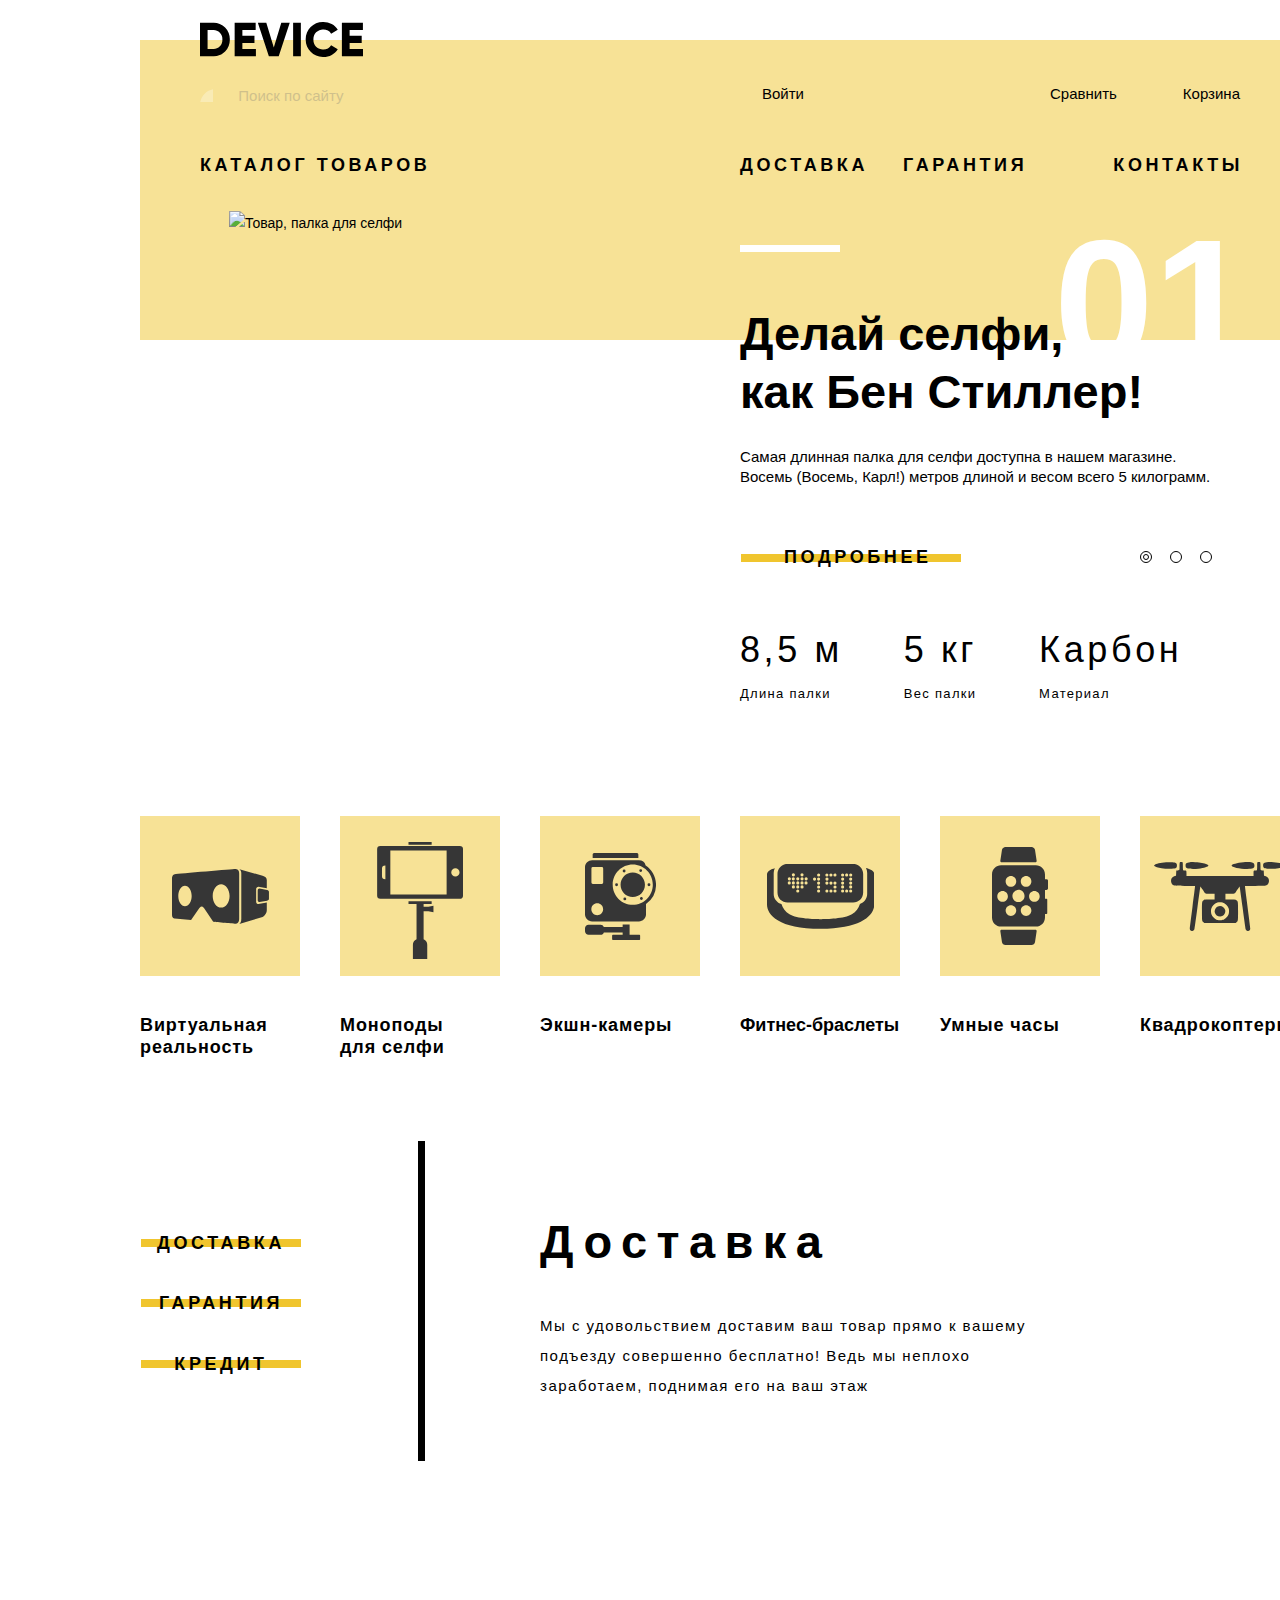
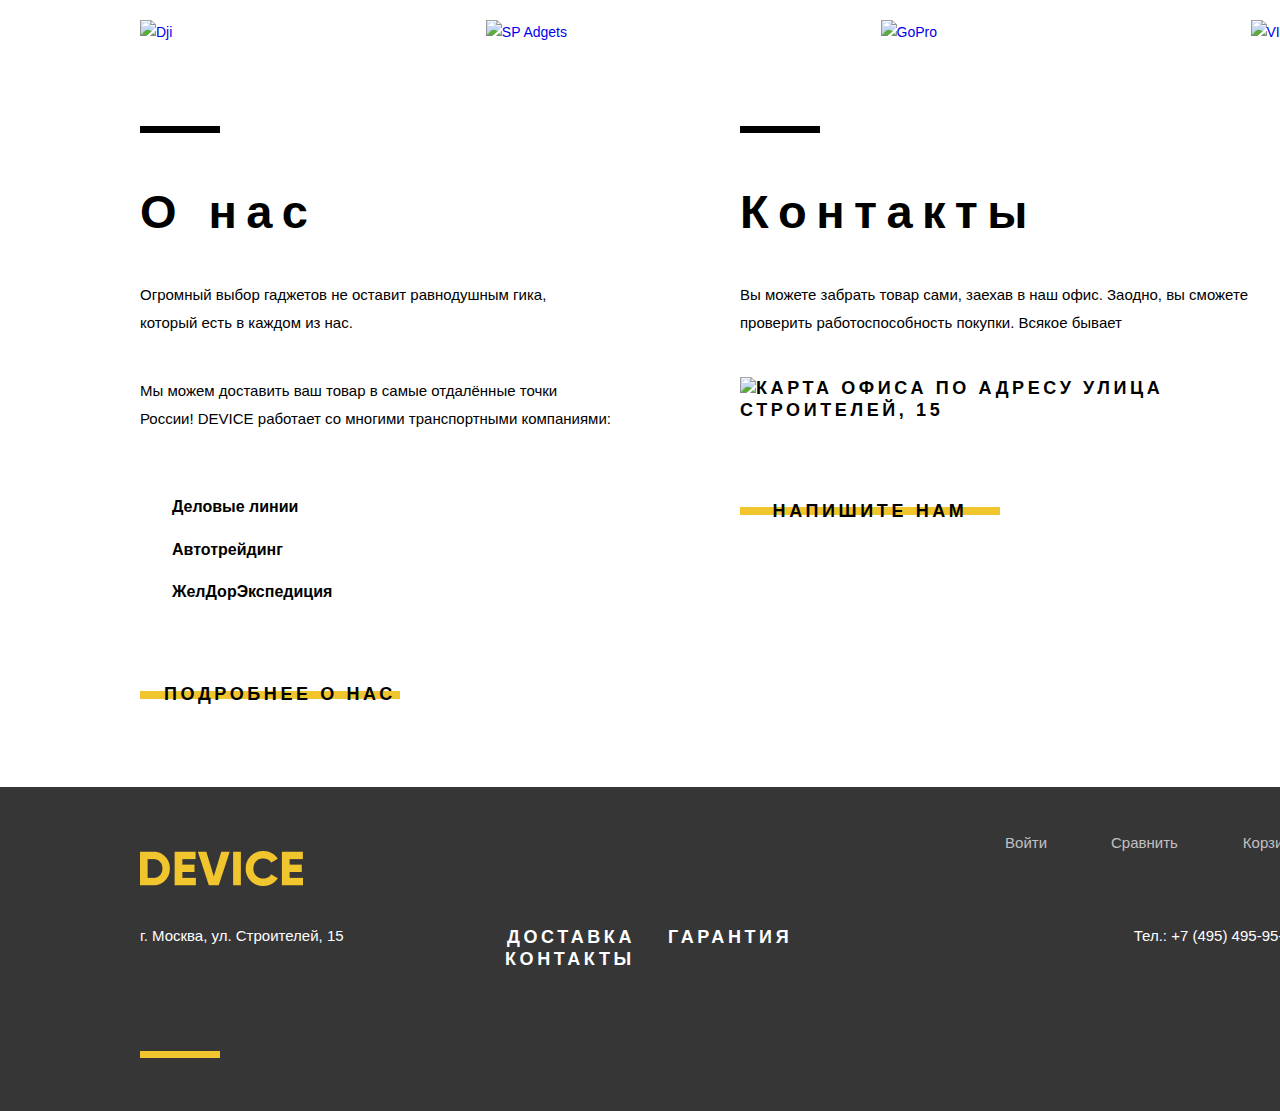
==== commit d45769a6: "all" ====
--- a/index.html
+++ b/index.html
@@ -11,19 +11,19 @@
 <body>
   <header class="main-header">
     <div class="logo header-logo">
-      <a href="index.html"><img class="img-header" src="img/logo-device-1.svg" width="163.3" height="34.96"
+      <a href="index.html"><img class="img-header" src="img/logo-device-1.svg" width="163" height="35"
           alt="Логотип сайта DEVICE"></a>
     </div>
     <div class="main-header-wrapper">
       <div class="search-container">
-       <form class="form" action="https://echo.htmlacademy.ru/" method="GET">
+        <form class="form" action="https://echo.htmlacademy.ru/" method="GET">
           <input class="input-search" type="text" name="search" placeholder="Поиск по сайту">
           <button class="search-site" type="submit">НАЙТИ</button>
-      </form>
+        </form>
       </div>
       <ul class="menu list-unstyled">
         <li class="menu-link entrance "><a href="#">Войти</a></li>
-        <li class="menu-link compare"><a  href="#">Сравнить</a></li>
+        <li class="menu-link compare"><a href="#">Сравнить</a></li>
         <li class="menu-link basket"><a href="#">Корзина</a></li>
       </ul>
     </div>
@@ -32,14 +32,16 @@
         <li class="navigation-item">
           <a class="catalog-svg hover-header" href="#">Каталог товаров</a>
           <ul class="navigation-second list-unstyled">
-            <div class="popup">
-              <li class="navigation-second-item first-row"><a href="catalog.html">Виртуальная реальность</a></li>
-              <li class="navigation-second-item first-row"><a href="catalog.html">Фитнес-браслеты</a></li>
-              <li class="navigation-second-item"><a href="catalog.html">Квадрокоптеры</a></li>
-              <li class="navigation-second-item two-row"><a href="catalog.html"> Моноподы для селфи</a></li>
-              <li class="navigation-second-item three-row"><a href="catalog.html">Умные часы</a></li>
-              <li class="navigation-second-item"><a href="catalog.html">Экшн-камеры</a></li>
-            </div>
+            <li>
+              <ul class="list-unstyled popup">
+                <li class="navigation-second-item first-row"><a href="catalog.html">Виртуальная реальность</a></li>
+                <li class="navigation-second-item first-row"><a href="catalog.html">Фитнес-браслеты</a></li>
+                <li class="navigation-second-item"><a href="catalog.html">Квадрокоптеры</a></li>
+                <li class="navigation-second-item two-row"><a href="catalog.html"> Моноподы для селфи</a></li>
+                <li class="navigation-second-item three-row"><a href="catalog.html">Умные часы</a></li>
+                <li class="navigation-second-item"><a href="catalog.html">Экшн-камеры</a></li>
+              </ul>
+            </li>
           </ul>
         </li>
         <li class="navigation-item"><a href="#">Доставка</a></li>
@@ -53,81 +55,82 @@
       <h1 class="visually-hidden">Магазин технических товаров DEVICE</h1>
       <section class="slider-container">
         <div class="container-slide">
-         <div class="container-slide-stick">
-          <div class="img-container">
-            <img src="img/slider-1.png" width="384" height="486" alt="Товар, палка для селфи">
-          </div>
-          <div class="slide figure">
-            <h3 class="slide-title">Делай селфи,
-              как Бен Стиллер!</h3>
-            <p class="slide-description">Самая длинная палка для селфи доступна в нашем магазине.
-              Восемь (Восемь, Карл!) метров длиной и весом всего 5 килограмм.</p>
-            <a class="more-detailed" href="index.html">Подробнее</a>
-            <ul class="slide-list list-unstyled">
-              <li class="slide-item">
-                <span class="slider-text-inside-top">8,5 м</span>
-                <span class="slider-text-inside-bottom first-text-slider">Длина палки</span>
-              </li>
-              <li class="slide-item">
-                <span class="slider-text-inside-top">5 кг</span>
-                <span class="slider-text-inside-bottom two-text-slider">Вес палки</span>
-              </li>
-              <li class="slide-item">
-                <span class="slider-text-inside-top">Карбон</span>
-                <span class="slider-text-inside-bottom three-text-slider">Материал</span>
-              </li>
-            </ul>
-            </div>
-          </div>
-         <div class="container-slide-clock">
-          <div class="img-container-two">
-            <img src="img/slider-2.png" width="345" height="485" alt="Товар, фитнес-браслет">
-          </div>
-          <div class="slide-two slide">
-            <h3 class="slide-title">Худеем
-правильно!</h3>
-            <p class="slide-description">Мотивирующие фитнес-браслеты помогут найти в себе силы
- не пропускать занятия и соблюдать диету.</p>
-            <a class="btn more-detailed" href="index.html">Подробнее</a>
-            <ul class="slide-list list-unstyled">
-              <li class="slide-item">
-                <span class="slider-text-inside-top">48 часов</span>
-                <span class="slider-text-inside-bottom">Без подзарядки</span>
-              </li>
-            </ul>
+          <div class="container-slide-stick">
+            <div class="img-container">
+              <img src="img/slider-1.png" width="384" height="486" alt="Товар, палка для селфи">
+            </div>
+            <div class="slide figure">
+              <h3 class="slide-title">Делай селфи,
+                как Бен Стиллер!</h3>
+              <p class="slide-description">Самая длинная палка для селфи доступна в нашем магазине.
+                Восемь (Восемь, Карл!) метров длиной и весом всего 5 килограмм.</p>
+              <a class="more-detailed" href="index.html">Подробнее</a>
+              <ul class="slide-list list-unstyled">
+                <li class="slide-item">
+                  <span class="slider-text-inside-top">8,5 м</span>
+                  <span class="slider-text-inside-bottom first-text-slider">Длина палки</span>
+                </li>
+                <li class="slide-item">
+                  <span class="slider-text-inside-top">5 кг</span>
+                  <span class="slider-text-inside-bottom two-text-slider">Вес палки</span>
+                </li>
+                <li class="slide-item">
+                  <span class="slider-text-inside-top">Карбон</span>
+                  <span class="slider-text-inside-bottom three-text-slider">Материал</span>
+                </li>
+              </ul>
+            </div>
+          </div>
+          <div class="container-slide-clock">
+            <div class="img-container-two">
+              <img src="img/slider-2.png" width="345" height="485" alt="Товар, фитнес-браслет">
+            </div>
+            <div class="slide-two slide">
+              <h3 class="slide-title">Худеем
+                правильно!</h3>
+              <p class="slide-description">Мотивирующие фитнес-браслеты помогут найти в себе силы
+                не пропускать занятия и соблюдать диету.</p>
+              <a class="more-detailed" href="index.html">Подробнее</a>
+              <ul class="slide-list list-unstyled">
+                <li class="slide-item">
+                  <span class="slider-text-inside-top">48 часов</span>
+                  <span class="slider-text-inside-bottom">Без подзарядки</span>
+                </li>
+              </ul>
             </div>
           </div>
           <div class="container-slide-copter">
-          <div class="img-container-three">
-            <img src="img/slider-3.png" width="528" height="351" alt="Товар, квадрокоптер">
-          </div>
-          <div class="slide-three slide">
-            <h3 class="slide-title">Порхает как бабочка, жалит как пчела!</h3>
-            <p class="slide-description">Этот обычный, на первый взгляд, квадрокоптер оснащен
- мощным лазером, замаскированным под стандартную камеру.
-            </p>
-            <a class="more-detailed" href="index.html">Подробнее</a>
-            <ul class="slide-list list-unstyled">
-              <li class="slide-item">
-                <span class="slider-text-inside-top">800 м</span>
-                <span class="slider-text-inside-bottom">Дальность полета</span>
-              </li>
-              <li class="slide-item">
-                <span class="slider-text-inside-top">50 м</span>
-                <span class="slider-text-inside-bottom">Радиус поражения</span>
-              </li>
-            </ul>
-           </div>
+            <div class="img-container-three">
+              <img src="img/slider-3.png" width="528" height="351" alt="Товар, квадрокоптер">
+            </div>
+            <div class="slide-three slide">
+              <h3 class="slide-title">Порхает как бабочка, жалит как пчела!</h3>
+              <p class="slide-description">Этот обычный, на первый взгляд, квадрокоптер оснащен
+                мощным лазером, замаскированным под стандартную камеру.
+              </p>
+              <a class="more-detailed" href="index.html">Подробнее</a>
+              <ul class="slide-list list-unstyled">
+                <li class="slide-item">
+                  <span class="slider-text-inside-top">800 м</span>
+                  <span class="slider-text-inside-bottom">Дальность полета</span>
+                </li>
+                <li class="slide-item">
+                  <span class="slider-text-inside-top">50 м</span>
+                  <span class="slider-text-inside-bottom">Радиус поражения</span>
+                </li>
+              </ul>
+            </div>
           </div>
           <div class="slider-controls">
-            <input class="slider-input visually-hidden" id="container-slide-stick" type="radio" name="promo-control" checked>
-            <label class="slider-control" for="container-slide-stick" ></label>
+            <input class="slider-input visually-hidden" id="container-slide-stick" type="radio" name="promo-control"
+              checked>
+            <label class="slider-control" for="container-slide-stick"></label>
             <input class="slider-input visually-hidden" id="container-slide-clock" type="radio" name="promo-control">
             <label class="slider-control" for="container-slide-clock"></label>
             <input class="slider-input visually-hidden" id="container-slide-copter" type="radio" name="promo-control">
             <label class="slider-control" for="container-slide-copter"></label>
           </div>
-         </div>
+        </div>
       </section>
       <section class="product">
         <ul class="product-list list-unstyled">
@@ -157,35 +160,34 @@
             </a>
           </li>
         </ul>
-    </div>
-   </section>
+      </section>
+    </div>
     <section class="services">
       <div class="services-container">
         <ul class="services-list list-unstyled">
-          <li><button type="button" class="btn btn-super btn-black delivery-btn"
-              href="#">Доставка</li>
-          <li><button type="button" class="btn btn-super btn-black">Гарантия</li>
-          <li><button type="button" class="btn btn-super btn-black credit-btn">Кредит
+          <li><button type="button" class="btn btn-super btn-black delivery-btn">Доставка</button></li>
+          <li><button type="button" class="btn btn-super btn-black">Гарантия</button></li>
+          <li><button type="button" class="btn btn-super btn-black credit-btn">Кредит</button>
           </li>
         </ul>
         <div class="services-discription">
           <div class="services-discription-delivery">
             <h3 class="services-item-title">Доставка</h3>
             <p class="services-item-discription item-delivery">Мы с удовольствием доставим ваш товар прямо к вашему
-               подъезду совершенно бесплатно! Ведь мы неплохо
-                заработаем, поднимая его на ваш этаж</p>
+              подъезду совершенно бесплатно! Ведь мы неплохо
+              заработаем, поднимая его на ваш этаж</p>
           </div>
           <div class="services-discription-guarantee">
             <h3 class="services-item-title">Гарантия</h3>
             <p class="services-item-discription item-guarantee">Если из-за возгорания купленного у нас товара у вас сгорит дом —
-               не переживайте, мы выдадим вам новый. 
-               Товар, не дом, конечно же</p>
-          </div>  
+              не переживайте, мы выдадим вам новый.
+              Товар, не дом, конечно же</p>
+          </div>
           <div class="services-discription-credit">
             <h3 class="services-item-title">Кредит</h3>
-            <p class="services-item-discription item-credit">Залезть в долговую яму стало проще!  Кредитные консультанты
-               подберут для вас наиболее выгодные
-                условия кредита. Выгодные для нашего банка, разумеется</p>
+            <p class="services-item-discription item-credit">Залезть в долговую яму стало проще! Кредитные консультанты
+              подберут для вас наиболее выгодные
+              условия кредита. Выгодные для нашего банка, разумеется</p>
           </div>
         </div>
       </div>
@@ -210,7 +212,7 @@
             <p class="information-about-text first-text-information">Огромный выбор гаджетов не оставит равнодушным гика,
               который есть в каждом из нас.</p>
             <p class="information-about-text text-two-information">Мы можем доставить ваш товар в самые отдалённые точки
-России! DEVICE работает со многими транспортными компаниями:</p>
+              России! DEVICE работает со многими транспортными компаниями:</p>
             <ul class="delivery-services-list list-unstyled">
               <li class="delivery-service">Деловые линии</li>
               <li class="delivery-service">Автотрейдинг</li>
@@ -222,9 +224,9 @@
             <h2 class="information-contacts-title">Контакты</h2>
             <p class="information-contact-text">Вы можете забрать товар сами, заехав в наш офис. Заодно, вы сможете
               проверить работоспособность покупки. Всякое бывает</p>
-            <a href="index.html"><img class="img-maps" src="img/map 1.png" width="560" height="222"
+            <a href="https://yandex.ru/maps/213/moscow/house/ulitsa_stroiteley_15/Z04YcwVpT0ADQFtvfXp5d3VrZA==/?ll=37.529654%2C55.686980&z=17.16"><img class="img-maps" src="img/map1.png" width="560" height="222"
                 alt="Карта офиса по адресу улица Строителей, 15"></a>
-            <button class="btn feedback" href="#">Напишите нам</button>
+            <button class="btn feedback">Напишите нам</button>
           </div>
         </div>
       </section>
@@ -234,13 +236,13 @@
     <div class="container container-footer">
       <div class="main-footer-wrapper">
         <div class="logo logo-footer">
-          <a href="#"><img src="img/logo-device-2.png" width="163.3" height="34.96" alt="Лого сайта DEVICE"></a>
-          </div>
-          <ul class="wrapper-bottom list-unstyled">
-            <li class="wrapper-item-bottom entrance-footer"><a href="#">Войти</a></li>
-            <li class="wrapper-item-bottom compare-footer"><a href="#">Сравнить</a></li>
-            <li class="wrapper-item-bottom basket-footer"><a href="#">Корзина</a></li>
-          </ul>
+          <a href="#"><img src="img/logo-device-2.png" width="163" height="35" alt="Лого сайта DEVICE"></a>
+        </div>
+        <ul class="wrapper-bottom list-unstyled">
+          <li class="wrapper-item-bottom entrance-footer"><a href="#">Войти</a></li>
+          <li class="wrapper-item-bottom compare-footer"><a href="#">Сравнить</a></li>
+          <li class="wrapper-item-bottom basket-footer"><a href="#">Корзина</a></li>
+        </ul>
       </div>
       <div class="footer-contacts">
         <p class="footer-contacts-address">г. Москва, ул. Строителей, 15</p>
@@ -253,7 +255,7 @@
       </div>
       <div class="footer-information">
         <div class="footer-ellement">
-          
+
         </div>
         <ul class="footer-social-list list-unstyled">
           <li class="social-fb social-teleg"><a href="#"></a></li>
@@ -263,27 +265,26 @@
         <a class="social-academy" href="https://htmlacademy.ru/intensive/htmlcss"></a>
       </div>
     </div>
-  </div>
   </footer>
   <section class="modal-window">
-  <form class="popup-form" method="post" action="https://echo.htmlacademy.ru/">
-    <div class="text-modal">
-    <div class="popup-input-wrap popup-input-wrap-name">
-      <label for="user-name">Ваше имя:</label>
-      <input type="text" id="user-name" name="user-name" placeholder="Имя Фамилия">
-    </div>
-    <div class="popup-input-wrap popup-input-wrap-email">
-      <label for="user-mail">Ваш e-mail:</label>
-      <input type="email" id="user-mail" name="user-mail" placeholder="email@example.com">
-    </div>
-    </div>
-    <div class="popup-input-wrap popup-wrap-comments">
-      <label for="user-comment">Текст письма:</label>
-      <textarea id="user-comment" name="user-comment" placeholder="В свободной форме"></textarea>
-    </div>
-    <button class="btn btn-modal" type="submit" value="Отправить">Отправить</button>
-  </form>
-  <button class="btn-close-modal" type="button"></button>
+    <form class="popup-form" method="post" action="https://echo.htmlacademy.ru/">
+      <div class="text-modal">
+        <div class="popup-input-wrap popup-input-wrap-name">
+          <label for="user-name">Ваше имя:</label>
+          <input type="text" id="user-name" name="user-name" placeholder="Имя Фамилия">
+        </div>
+        <div class="popup-input-wrap popup-input-wrap-email">
+          <label for="user-mail">Ваш e-mail:</label>
+          <input type="email" id="user-mail" name="user-mail" placeholder="email@example.com">
+        </div>
+      </div>
+      <div class="popup-input-wrap popup-wrap-comments">
+        <label for="user-comment">Текст письма:</label>
+        <textarea id="user-comment" name="user-comment" placeholder="В свободной форме"></textarea>
+      </div>
+      <button class="btn btn-modal" type="submit" value="Отправить">Отправить</button>
+    </form>
+    <button class="btn-close-modal" type="button"></button>
   </section>
 </body>
 
--- a/css/style.css
+++ b/css/style.css
@@ -13,6 +13,11 @@
   --basic-black-rgb: rgba(0, 0, 0, 0.3);
   --basic-black-transparent: rgba(0, 0, 0, 0.2);
   --basic-input-color: rgba(230,230,230,.5);
+  --basic-error-color: #F6DADA;
+  --basic-super-black: rgba(0,0,0,.2);
+  --basick-black-ultra: rgba(0, 0, 0, 0.18);
+  --basick-perfict-white: rgba(230,230,230,0.8);
+  --basick-lower-shadows: rgba(0, 0, 0, 0.4);
 
   --special-yellow: #F7E296;
   --special-green: #91C92F;
@@ -366,7 +371,7 @@
 padding: 6px 0;
 }
 
-.btn-submite:before {
+.btn-submite::before {
   width: 200px;
 }
 
@@ -411,7 +416,7 @@
   width: 200px;
 }
 
-.btn:before {
+.btn::before {
   position: absolute;
   content: '';
   display: block;
@@ -432,7 +437,7 @@
   color: var(--special-yellow);
 }
 
-.btn-catalog-basket:hover:before {
+.btn-catalog-basket:hover::before {
   top: 15px;
   height: 40px;
   margin: 0;
@@ -443,7 +448,7 @@
   color: var(--special-yellow)
 }
 
-.btn:hover:before {
+.btn:hover::before {
   top: 15px;
   height: 40px;
   margin: 0;
@@ -954,7 +959,6 @@
 }
 
 .exit-footer {
-  opacity: 0.7;
   margin-left: -1px;
   padding: 0px;
 }
@@ -1105,8 +1109,8 @@
 .social-academy {
   background-image: url(../img/academy.svg);
   display: block;
-  width: 26.94px;
-  height: 32px;
+  width: 27px;
+  height: 34px;
 }
 
 .social-fb a:hover {
@@ -2048,7 +2052,7 @@
   border:  8px solid var(--basic-white);
   background: #C4C4C4;
   border-radius: 50%;
-  box-shadow: 0px 2px 2px rgba(0, 0, 0, 0.18);
+  box-shadow: 0px 2px 2px var(--basick-black-ultra);
   cursor: pointer;
 }
 
@@ -2124,7 +2128,7 @@
   box-sizing: border-box;
   width: 12px;
   height: 12px;
-  border: 1px solid #000;
+  border: 1px solid var(--basic-black);
   border-radius: 6px;
   cursor: pointer;
 }
@@ -2148,7 +2152,7 @@
   box-sizing: border-box;
   width: 6px;
   height: 6px;
-  border: 1px solid #000;
+  border: 1px solid var(--basic-black);
   border-radius: 3px;
 }
 
@@ -2163,8 +2167,8 @@
   z-index: 10;
   width: 960px;
   height: 550px;
-  background-color: #fff;
-  box-shadow: 0 10px 20px rgba(0,0,0,.2);
+  background-color: var(--basic-white);
+  box-shadow: 0 10px 20px var(--basic-super-black);
   -webkit-transform: translate(-50%,-50%);
   transform: translate(-50%,-50%);
   display: none;
@@ -2194,7 +2198,7 @@
 }
 
 .popup-input-wrap input:invalid {
-  background-color: #F6DADA;
+  background-color: var(--basic-error-color)
 
 }
 
@@ -2203,7 +2207,7 @@
   font-size: 14px;
   line-height: 19px;
   font-family: "Open-sans", "Arial", sans-serif;
-  color: rgba(0, 0, 0, 0.4);
+  color: var(--basick-lower-shadows);
   background-color: var(--basic-input-color);
   border: 0;
   outline: 0;
@@ -2211,7 +2215,7 @@
 }
 
 .modal-window input:hover {
-  background-color: rgba(230,230,230,.8)
+  background-color: var(--basick-perfict-white)
 }
 
 .modal-window input:active,
@@ -2265,7 +2269,7 @@
   height: 55px;
   border-radius: 50%;
   background-color: var(--special-yellow-dark);
-  opacity: 0.5;
+  opacity: 0.2;
   border: 0;
   right: 20px;
   top: 20px;
@@ -2278,8 +2282,8 @@
   top: 50%;
   left: 50%;
   width: 2px;
-  height: 30px;
-  background-color: #fff;
+  height: 25px;
+  background-color: var(--basic-white);
   transform: translate(-50%,-50%) rotate(45deg);
 }
 
@@ -2289,8 +2293,8 @@
   top: 50%;
   left: 50%;
   width: 2px;
-  height: 30px;
-  background-color: #fff;
+  height: 25px;
+  background-color: var(--basic-white);
   -webkit-transform: translate(-50%,-50%) rotate(135deg);
   transform: translate(-50%,-50%) rotate(135deg);
 }
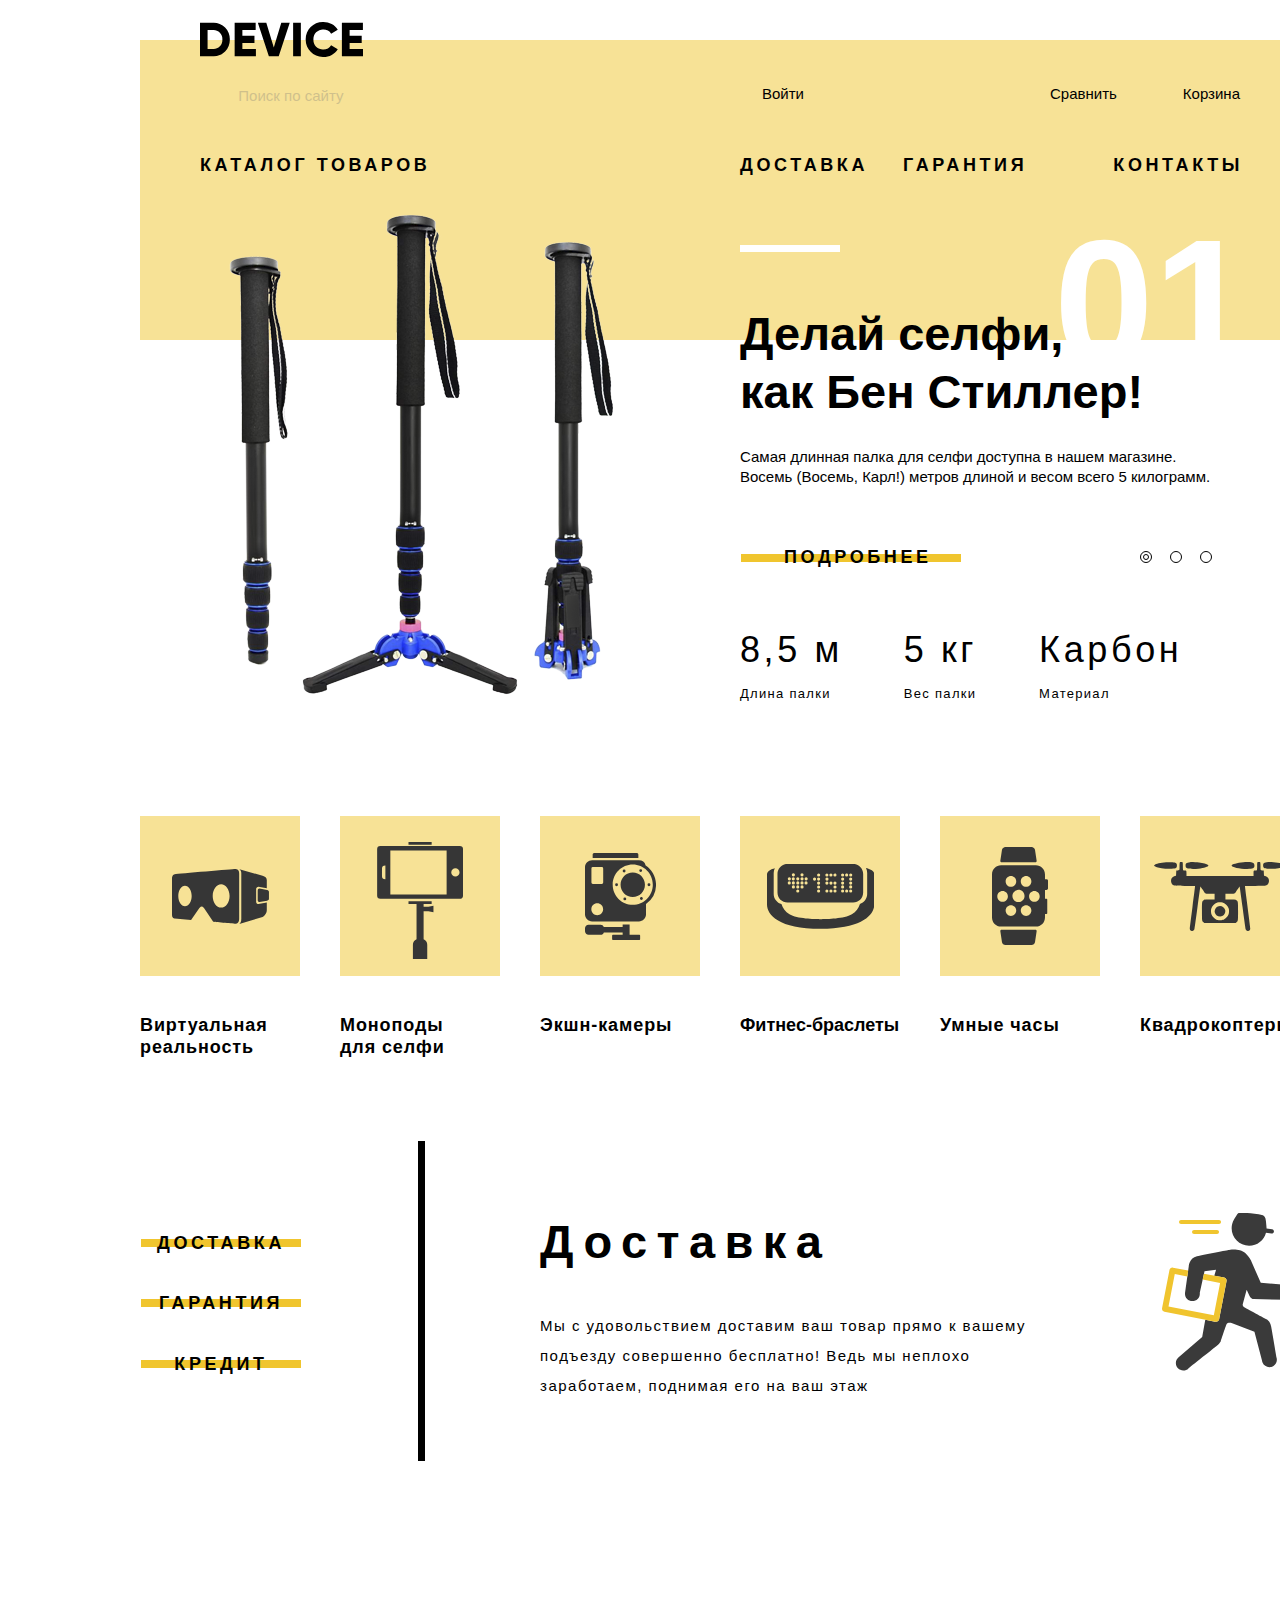
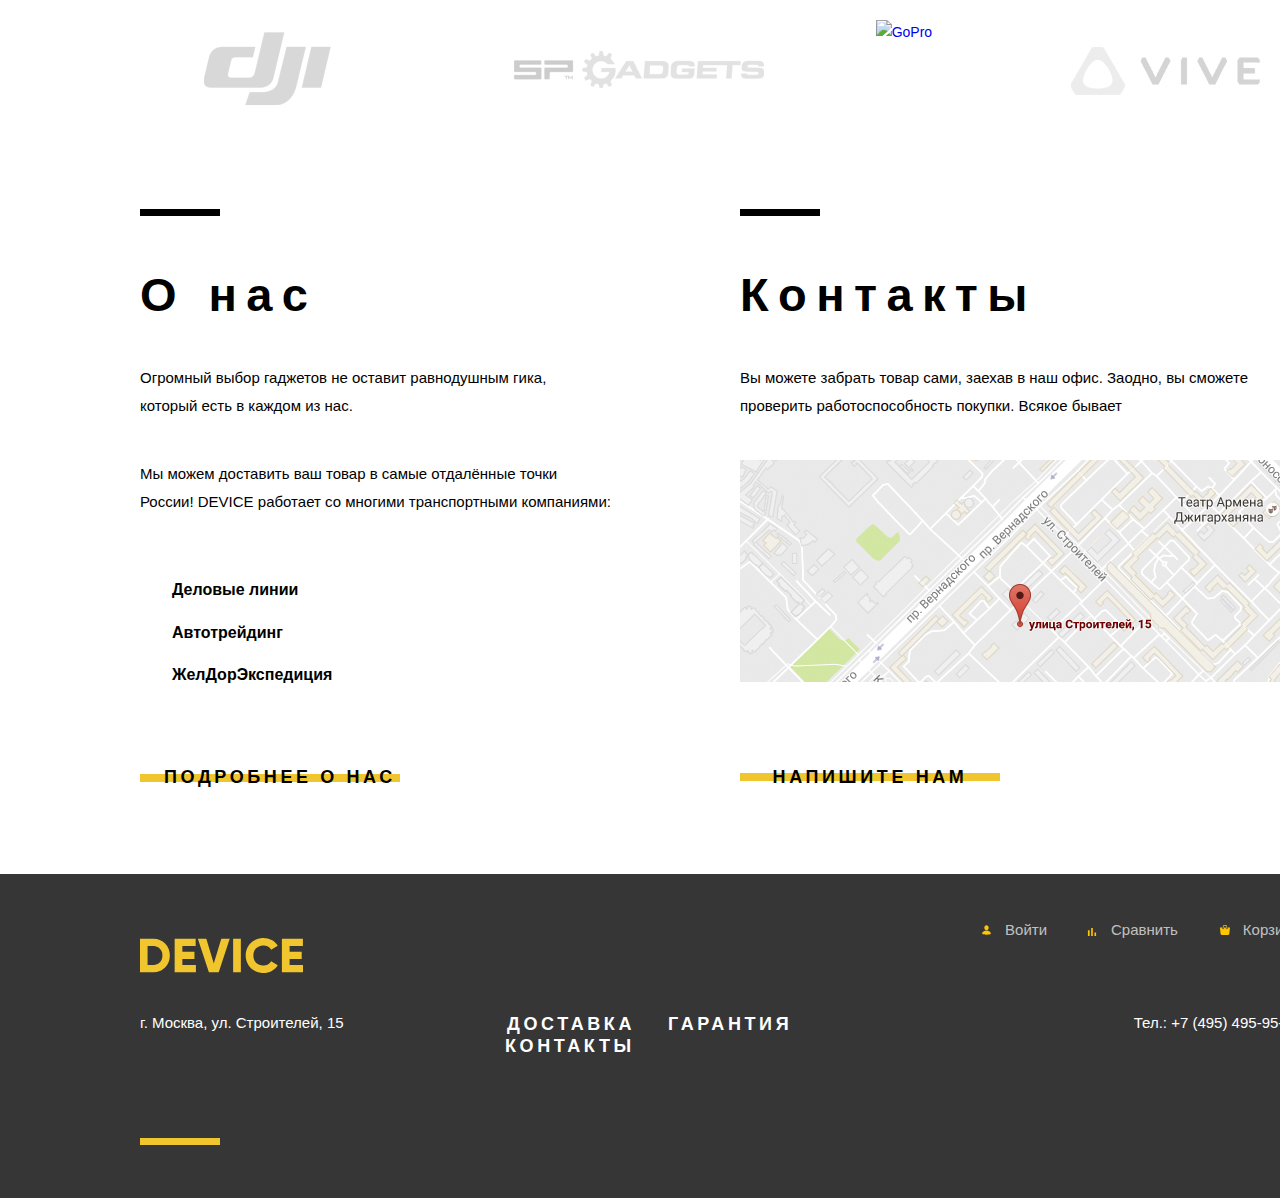
==== commit fc89c5c0: "feix" ====
--- a/index.html
+++ b/index.html
@@ -11,7 +11,7 @@
 <body>
   <header class="main-header">
     <div class="logo header-logo">
-      <a href="index.html"><img class="img-header" src="img/logo-device-1.svg" width="163" height="35"
+      <a href="index.html"><img class="img-header" src="img/logodevice1.svg" width="163" height="35"
           alt="Логотип сайта DEVICE"></a>
     </div>
     <div class="main-header-wrapper">
@@ -34,12 +34,12 @@
           <ul class="navigation-second list-unstyled">
             <li>
               <ul class="list-unstyled popup">
-                <li class="navigation-second-item first-row"><a href="catalog.html">Виртуальная реальность</a></li>
-                <li class="navigation-second-item first-row"><a href="catalog.html">Фитнес-браслеты</a></li>
-                <li class="navigation-second-item"><a href="catalog.html">Квадрокоптеры</a></li>
+                <li class="navigation-second-item first-row"><a href="virtual.html">Виртуальная реальность</a></li>
+                <li class="navigation-second-item first-row"><a href="fitness.html">Фитнес-браслеты</a></li>
+                <li class="navigation-second-item"><a href="copter.html">Квадрокоптеры</a></li>
                 <li class="navigation-second-item two-row"><a href="catalog.html"> Моноподы для селфи</a></li>
-                <li class="navigation-second-item three-row"><a href="catalog.html">Умные часы</a></li>
-                <li class="navigation-second-item"><a href="catalog.html">Экшн-камеры</a></li>
+                <li class="navigation-second-item three-row"><a href="watch.html">Умные часы</a></li>
+                <li class="navigation-second-item"><a href="camera.html">Экшн-камеры</a></li>
               </ul>
             </li>
           </ul>
@@ -57,7 +57,7 @@
         <div class="container-slide">
           <div class="container-slide-stick">
             <div class="img-container">
-              <img src="img/slider-1.png" width="384" height="486" alt="Товар, палка для селфи">
+              <img src="img/slider1.png" width="384" height="486" alt="Товар, палка для селфи">
             </div>
             <div class="slide figure">
               <h3 class="slide-title">Делай селфи,
@@ -83,7 +83,7 @@
           </div>
           <div class="container-slide-clock">
             <div class="img-container-two">
-              <img src="img/slider-2.png" width="345" height="485" alt="Товар, фитнес-браслет">
+              <img src="img/slider2.png" width="345" height="485" alt="Товар, фитнес-браслет">
             </div>
             <div class="slide-two slide">
               <h3 class="slide-title">Худеем
@@ -101,7 +101,7 @@
           </div>
           <div class="container-slide-copter">
             <div class="img-container-three">
-              <img src="img/slider-3.png" width="528" height="351" alt="Товар, квадрокоптер">
+              <img src="img/slider3.png" width="528" height="351" alt="Товар, квадрокоптер">
             </div>
             <div class="slide-three slide">
               <h3 class="slide-title">Порхает как бабочка, жалит как пчела!</h3>
@@ -135,7 +135,7 @@
       <section class="product">
         <ul class="product-list list-unstyled">
           <li class="product-item virtual">
-            <a class="product-item-link" href="#">
+            <a class="product-item-link" href="virtual.html">
               <p>Виртуальная реальность</p>
             </a>
           </li>
@@ -143,19 +143,19 @@
               <p>Моноподы для&nbsp;селфи</p>
             </a>
           </li>
-          <li class="product-item camera"><a class="product-item-link" href="#">
+          <li class="product-item camera"><a class="product-item-link" href="camera.html">
               <p>Экшн-камеры</p>
             </a>
           </li>
-          <li class="product-item fitness"><a class="product-item-link" href="#">
+          <li class="product-item fitness"><a class="product-item-link" href="fitness.html">
               <p class="fitness-text">Фитнес-браслеты</p>
             </a>
           </li>
-          <li class="product-item watch"><a class="product-item-link" href="#">
+          <li class="product-item watch"><a class="product-item-link" href="watch">
               <p>Умные часы</p>
             </a>
           </li>
-          <li class="product-item copter"><a class="product-item-link" href="#">
+          <li class="product-item copter"><a class="product-item-link" href="copter">
               <p>Квадрокоптеры</p>
             </a>
           </li>
@@ -195,13 +195,13 @@
     <div class="container">
       <section class="brand">
         <ul class="brand-list list-unstyled">
-          <li class="brand-list-item"><a class="brand-1" href="index.html"><img class="bloac" src="img/logo-dji.png"
+          <li class="brand-list-item"><a class="brand-1" href="index.html"><img class="bloac" src="img/logodji.png"
                 width="260" height="100" alt="Dji"></a></li>
-          <li class="brand-list-item"><a class="brand-2" href="index.html"><img src="img/logo-SPAdget.png" width="260"
+          <li class="brand-list-item"><a class="brand-2" href="index.html"><img src="img/logospadget.png" width="260"
                 height="100" alt="SP Adgets"></a></li>
-          <li class="brand-list-item"><a class="brand-3" href="index.html"><img src="img/logo-Gopro.png" width="260"
+          <li class="brand-list-item"><a class="brand-3" href="index.html"><img src="img/logogopro.png" width="260"
                 height="100" alt="GoPro"></a></li>
-          <li class="brand-list-item"><a class="brand-4" href="index.html"><img src="img/logo-vive.png" width="260"
+          <li class="brand-list-item"><a class="brand-4" href="index.html"><img src="img/logovive.png" width="260"
                 height="100" alt="VIVO"></a></li>
         </ul>
       </section>
@@ -224,7 +224,7 @@
             <h2 class="information-contacts-title">Контакты</h2>
             <p class="information-contact-text">Вы можете забрать товар сами, заехав в наш офис. Заодно, вы сможете
               проверить работоспособность покупки. Всякое бывает</p>
-            <a href="https://yandex.ru/maps/213/moscow/house/ulitsa_stroiteley_15/Z04YcwVpT0ADQFtvfXp5d3VrZA==/?ll=37.529654%2C55.686980&z=17.16"><img class="img-maps" src="img/map1.png" width="560" height="222"
+            <a href="https://yandex.ru/maps/213/moscow/house/ulitsa_stroiteley_15/Z04YcwVpT0ADQFtvfXp5d3VrZA==/?ll=37.529654%2C55.686980&z=17.16"><img class="img-maps" src="img/map1.jpg" width="560" height="222"
                 alt="Карта офиса по адресу улица Строителей, 15"></a>
             <button class="btn feedback">Напишите нам</button>
           </div>
@@ -236,7 +236,7 @@
     <div class="container container-footer">
       <div class="main-footer-wrapper">
         <div class="logo logo-footer">
-          <a href="#"><img src="img/logo-device-2.png" width="163" height="35" alt="Лого сайта DEVICE"></a>
+          <a href="index.html"><img src="img/footerlogo.svg" width="163" height="35" alt="Лого сайта DEVICE"></a>
         </div>
         <ul class="wrapper-bottom list-unstyled">
           <li class="wrapper-item-bottom entrance-footer"><a href="#">Войти</a></li>
--- a/css/style.css
+++ b/css/style.css
@@ -900,7 +900,7 @@
 .entrance-footer::before {
   content: "";
   position: absolute;
-  background-image: url(../img/entrance-footer.svg);
+  background-image: url(../img/entrancefooter.svg);
   width: 9px;
   height: 10px;
   right: 56px;
@@ -924,7 +924,7 @@
 .basket-footer::before {
   position: absolute;
   content: "";
-  background-image: url(../img/basket-footer.svg);
+  background-image: url(../img/basketfooter.svg);
   width: 10px;
   height: 10px;
   top: 5px;
@@ -947,7 +947,7 @@
 .compare-footer::before {
   content: "";
   position: absolute;
-  background-image: url(../img/compare-footer.svg);
+  background-image: url(../img/comparefooter.svg);
   width: 10px;
   height: 10px;
   right: 81px;
@@ -974,7 +974,7 @@
 .profile-name-footer::before {
   content: "";
   position: absolute;
-  background-image: url(../img/footer-profile-name.svg);
+  background-image: url(../img/footerprofilename.svg);
   width: 9px;
   height: 10px;
   background-repeat: no-repeat;
@@ -1267,33 +1267,33 @@
 }
 
 .virtual a::after {
-  background-image: url(../img/popular-1.svg);
+  background-image: url(../img/popular1.svg);
   background-size: 97px 55px;
 }
 
 .selfie a::after {
-  background-image: url(../img/popular-2.svg);
+  background-image: url(../img/popular2.svg);
   background-size: 86px 117px;
   padding-top: 8px
 }
 
 .camera a::after {
-  background-image: url(../img/popular-3.svg);
+  background-image: url(../img/popular3.svg);
   background-size: 71px 87px;
 }
 
 .fitness a::after {
-  background-image: url(../img/popular-4.svg);
+  background-image: url(../img/popular4.svg);
   background-size: 107px 65px;
 }
 
 .watch a::after {
-  background-image: url(../img/popular-5.svg);
+  background-image: url(../img/popular5.svg);
   background-size: 56px 98px;
 }
 
 .copter a::after {
-  background-image: url(../img/popular-6.svg);
+  background-image: url(../img/popular6.svg);
   background-size: 132px 69px;
 }
 
@@ -1365,7 +1365,7 @@
 .profile-name::before {
   content: "";
   position: absolute;
-  background-image: url(../img/profile-svg.svg);
+  background-image: url(../img/profilesvg.svg);
   width: 9px;
   height: 10px;
   background-position: 0 0;
@@ -1429,7 +1429,7 @@
 .sort::before {
   position: absolute;
   content: "";
-  background-image: url(../img/Vector-catalog.svg);
+  background-image: url(../img/vectorcatalog.svg);
   width: 11px;
   height: 11px;
   background-repeat: no-repeat;
@@ -1442,7 +1442,7 @@
 .sort::after {
   position: absolute;
   content: "";
-  background-image: url(../img/Vector-catalog.svg);
+  background-image: url(../img/vectorcatalog.svg);
   width: 11px;
   height: 11px;
   background-repeat: no-repeat;
@@ -1457,7 +1457,7 @@
 .new-before::before {
   position: absolute;
   content: "";
-  background-image: url(../img/new-svg.svg);
+  background-image: url(../img/newsvg.svg);
   width: 62px;
   height: 62px;
   left: 271px;
@@ -1480,6 +1480,14 @@
   margin-left: 74px;
   width: 287px;
   justify-content: space-between;
+}
+
+.active-link {
+  opacity: 1;
+}
+
+.non-active-link {
+  opacity: 0.3;
 }
 
 .arrow-svg {
@@ -1627,7 +1635,6 @@
   line-height: 19px;
   font-family: "Open-sans", "Arial", sans-serif;
   color: var(--basic-black);
-  opacity: 0.3;
 }
 
 .button-nav {
@@ -1746,7 +1753,7 @@
 .services-discription-delivery::before {
   content: "";
   position: absolute;
-  background-image: url(../img/delivery-man.svg);
+  background-image: url(../img/deliveryman.svg);
   width: 136px;
   height: 164px;
   left: 622px;
@@ -1876,7 +1883,7 @@
 .search-container::before {
   position: absolute;
   content: "";
-  background-image: url(../img/Vector.svg);
+  background-image: url(../img/vector.svg);
   width: 13px;
   height: 13px;
   left: 60px;
@@ -1970,7 +1977,7 @@
   position: absolute;
   left: -40px;
   top: -2px;
-  background-image: url(../img/radio-input.svg);
+  background-image: url(../img/radioinput.svg);
   width: 24px;
   height: 24px;
 }
@@ -1982,7 +1989,7 @@
   left: -32px;
   width: 8px;
   height: 8px;
-  background-image: url(../img/radio-checked.svg);
+  background-image: url(../img/radiochecked.svg);
 }
 
 .input-button {
